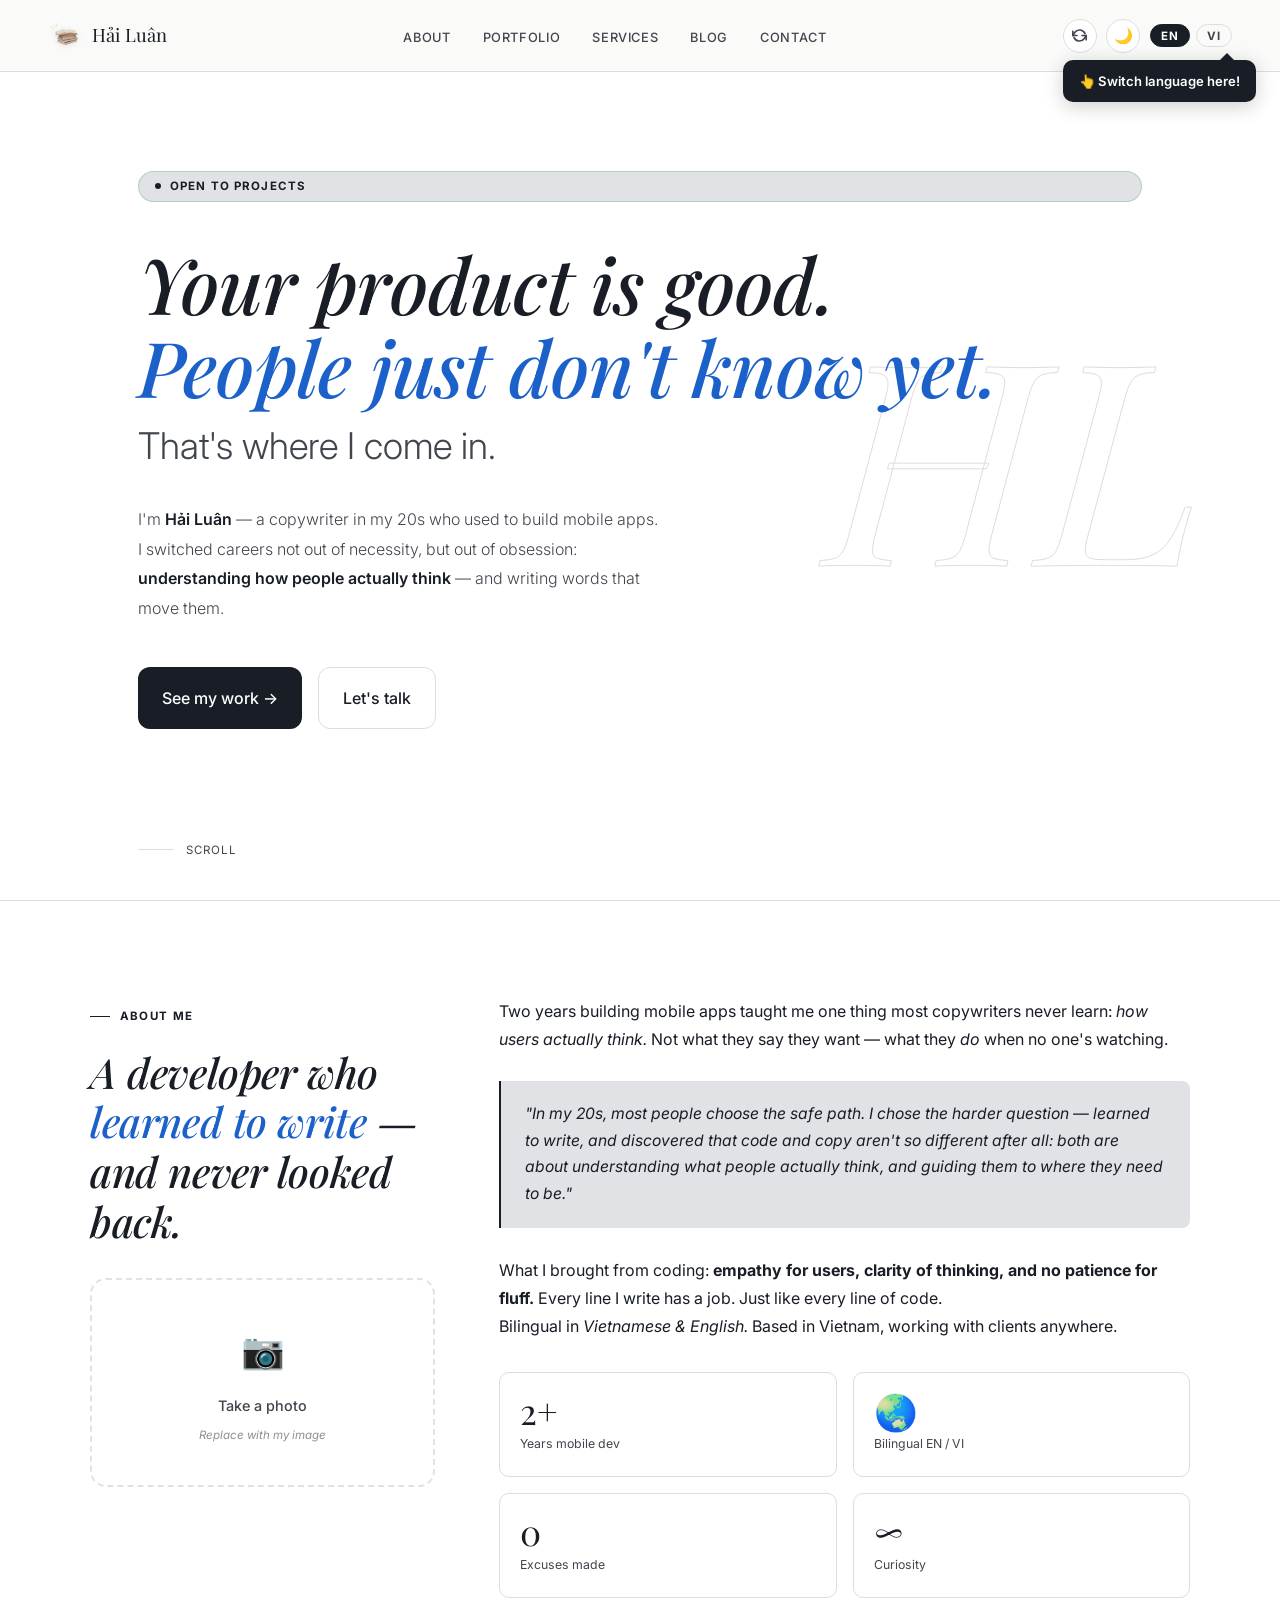
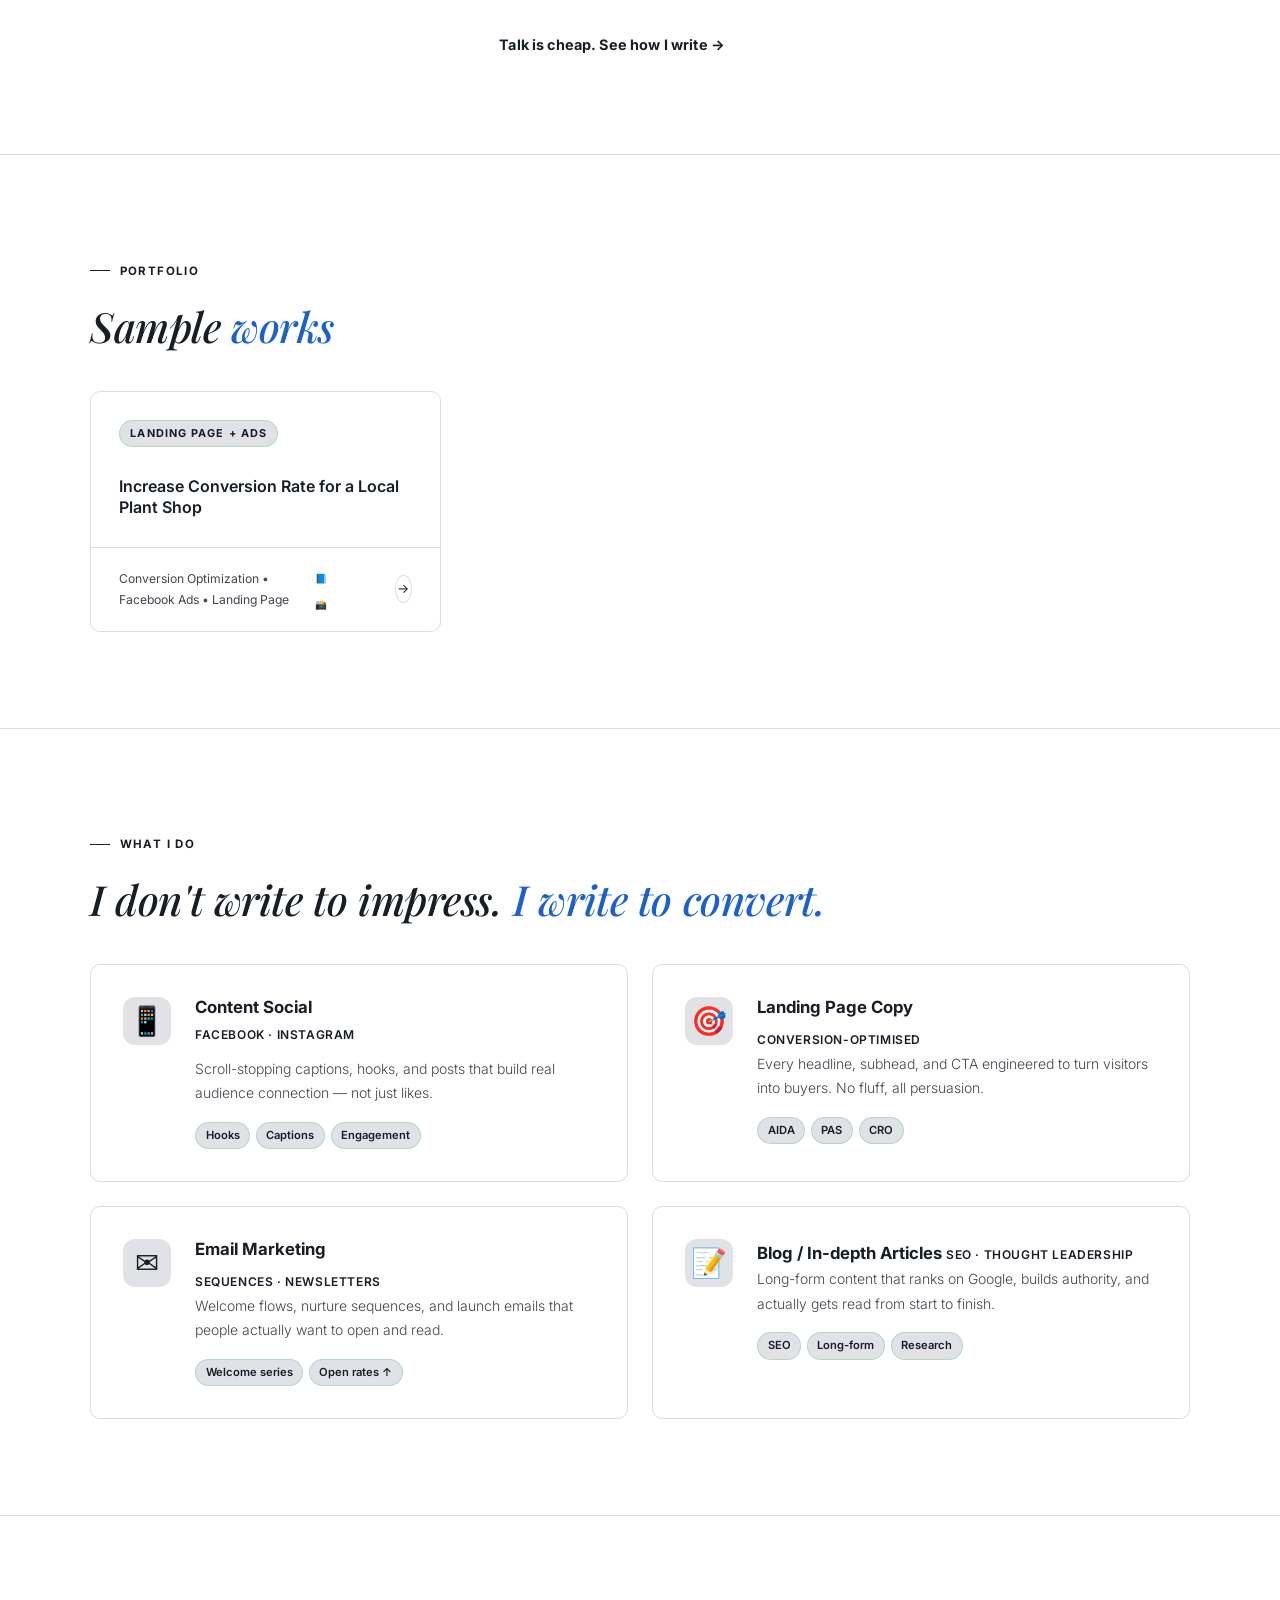
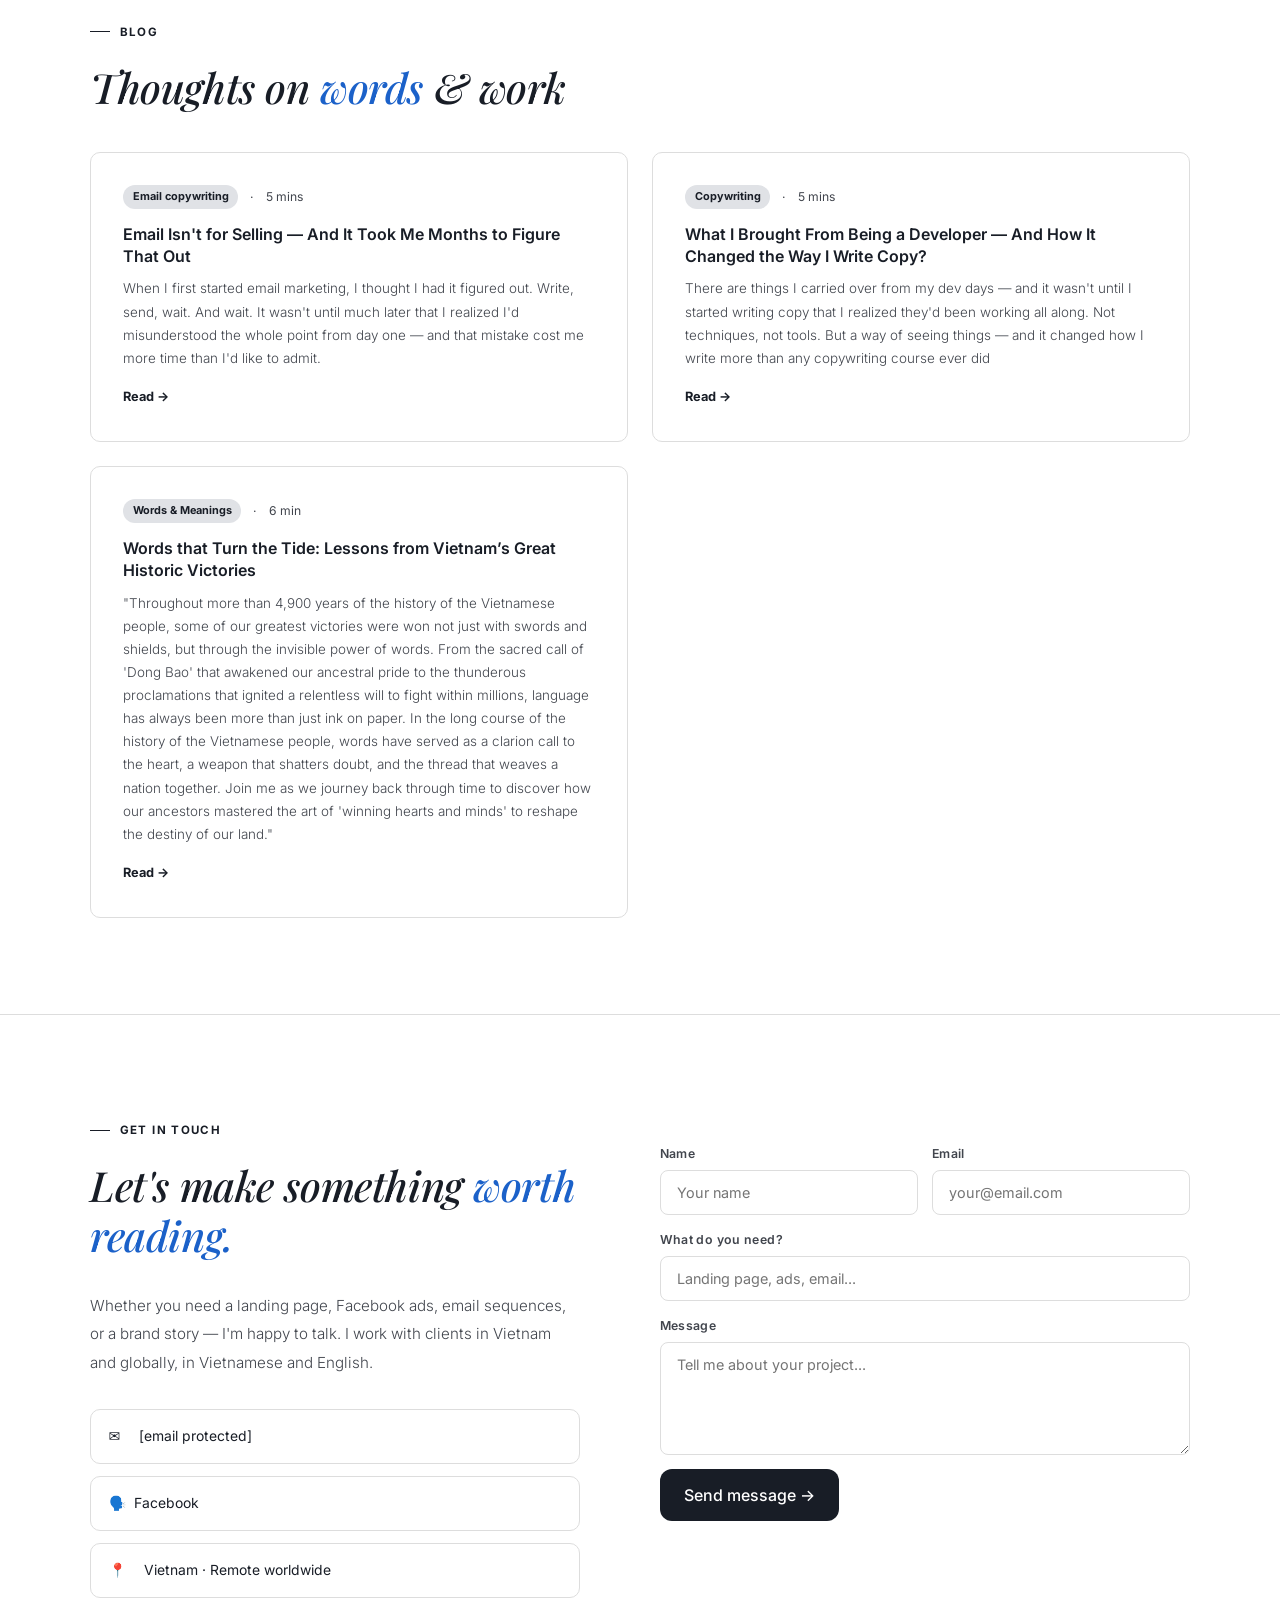
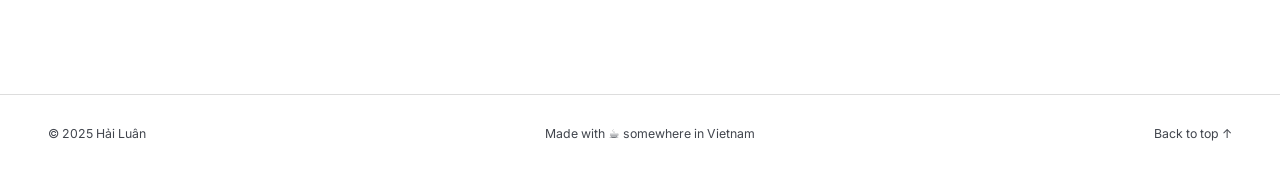
==== index.html @ 29681014 "refactor: update typography stack by replacing Haas/Inter" ====
<!DOCTYPE html>
<html lang="en">

<head>
  <meta charset="UTF-8">
  <meta name="viewport" content="width=device-width, initial-scale=1.0">
  <title>Hải Luân — Copywriter</title>
  <link rel="preconnect" href="https://fonts.googleapis.com">
  <link rel="preconnect" href="https://fonts.gstatic.com" crossorigin>
  <link
    href="https://fonts.googleapis.com/css2?family=Inter:wght@300;400;500;600;700&family=Playfair+Display:ital,wght@0,400;0,500;0,600;0,700;1,400;1,500;1,600&family=Be+Vietnam+Pro:ital,wght@0,300;0,400;0,500;0,600;1,300;1,400&display=swap"
    rel="stylesheet">
  <link rel="stylesheet" href="style.css">
</head>

<body class="en">

  <!-- LANG TOOLTIP -->
  <div class="lang-tooltip" id="langTooltip">
    <span data-en>👆 Switch language here!</span>
    <span data-vi>👆 Đổi ngôn ngữ ở đây nè!</span>
    <div class="lang-tooltip-arrow"></div>
  </div>

  <!-- NAV -->
  <nav id="mainNav">
    <a href="#about" class="nav-logo">
      <img src="assets/images/blog_decoration_6.gif" class="nav-book-gif" alt="HL">
      <span class="nav-logo-text">Hải <span>Luân</span></span>
    </a>
    <ul class="nav-links" id="navLinks">
      <li><a href="#about" data-nav="about"><span data-en>About</span><span data-vi>Về tôi</span></a></li>
      <li><a href="#portfolio" data-nav="portfolio"><span data-en>Portfolio</span><span data-vi>Portfolio</span></a>
      </li>
      <li><a href="#services" data-nav="services"><span data-en>Services</span><span data-vi>Dịch vụ</span></a></li>
      <li><a href="#blog" data-nav="blog"><span data-en>Blog</span><span data-vi>Blog</span></a></li>
      <li><a href="#contact" data-nav="contact"><span data-en>Contact</span><span data-vi>Liên hệ</span></a></li>
    </ul>
    <div class="nav-controls">
      <button class="refresh-btn" id="refreshBtn" onclick="hlRefreshData()" title="Tải dữ liệu mới nhất"
        aria-label="Refresh content">
        <svg viewBox="0 0 18 18" fill="none" stroke="currentColor" stroke-width="2" stroke-linecap="round"
          stroke-linejoin="round">
          <path d="M1 4v5h5" />
          <path d="M17 14v-5h-5" />
          <path d="M15.5 6.5A7 7 0 0 0 3.5 5.2L1 9M2.5 11.5A7 7 0 0 0 14.5 12.8L17 9" />
        </svg>
      </button>
      <button class="theme-btn" id="themeBtn" onclick="toggleTheme()" title="Toggle dark mode"
        aria-label="Toggle theme">🌙</button>
      <div class="lang-row" id="langRow">
        <button class="lang-btn active" onclick="setLang('en')">EN</button>
        <button class="lang-btn" onclick="setLang('vi')">VI</button>
      </div>
    </div>
  </nav>

  <!-- HERO -->
  <section id="hero">
    <div class="hero-badge">
      <span data-en>Open to projects</span><span data-vi>Đang nhận dự án</span>
    </div>
    <h1 class="hero-h1 hl-serif" data-en-b>
      Your product is good.<br>
      <span class="accent">People just don't know yet.</span>
      <span class="sub-line">That's where I come in.</span>
    </h1>
    <h1 class="hero-h1 hl-serif" data-vi-b>
      Sản phẩm của bạn<br>
      <span class="accent">xứng đáng được nhiều người biết hơn.</span>
      <span class="sub-line" style="font-weight:300;">Và mình ở đây để làm điều đó.</span>
    </h1>
    <p class="hero-sub" data-en-b>
      I'm <strong>Hải Luân</strong> — a copywriter in my 20s who used to build mobile apps.<br>
      I switched careers not out of necessity, but out of obsession: <strong>understanding how people actually
        think</strong> — and writing words that move them.
    </p>
    <p class="hero-sub" data-vi-b>
      Mình là <strong>Hải Luân</strong> — một copywriter ở tuổi 20s, từng viết code mobile app.<br>
      Mình chuyển hướng không phải vì bắt buộc, mà vì bị ám ảnh bởi một câu hỏi: <strong>người ta thật sự nghĩ
        gì</strong> — và làm sao dùng câu chữ để khiến họ hành động?
    </p>
    <div class="hero-cta">
      <a href="#portfolio" class="btn btn-primary"><span data-en>See my work →</span><span data-vi>Xem portfolio
          →</span></a>
      <a href="#contact" class="btn btn-secondary"><span data-en>Let's talk</span><span data-vi>Trò chuyện</span></a>
    </div>
    <div class="hero-scroll">
      <div class="scroll-bar"></div>
      <span data-en>scroll</span><span data-vi>cuộn xuống</span>
    </div>
    <div class="hero-deco">HL</div>
  </section>

  <hr class="div">

  <!-- ABOUT -->
  <section id="about">
    <div class="about-inner">
      <div class="about-left reveal">
        <div class="sec-label">
          <span data-en>About me</span><span data-vi>Về tôi</span>
        </div>
        <h2 class="sec-title hl-serif" data-en-b>A developer who <span class="accent">learned to write</span> —<br>and never looked back.</h2>
        <h2 class="sec-title hl-serif" data-vi-b>Một lập trình viên học viết —<br><span class="accent">và không bao giờ hối hận.</span></h2>

        <!-- Photo placeholder — replace img src when ready -->
        <div class="about-photo-wrap">
          <div class="about-photo-placeholder">
            <div class="photo-icon">📷</div>
            <p data-en>Take a photo</p>
            <p data-vi>Ảnh ở đây cho đẹp</p>
            <span class="photo-hint" data-en>Replace with my image</span>
            <span class="photo-hint" data-vi>Thay bằng ảnh của tui</span>
          </div>
        </div>
      </div>

      <div class="about-right reveal" style="transition-delay: 0.15s;">
        <p data-en-b>Two years building mobile apps taught me one thing most copywriters never learn: <em>how users actually think.</em> Not what they say they want — what they <em>do</em> when no one's watching.</p>
        <p data-vi-b>Hai năm viết code mobile dạy mình một điều mà hầu hết copywriter không có: <em>hiểu người dùng thật sự nghĩ gì.</em> Không phải điều họ nói — mà điều họ <em>làm</em> khi không ai nhìn.</p>
        <div class="pull-quote" data-en-b>"In my 20s, most people choose the safe path. I chose the harder question — learned to write, and discovered that code and copy aren't so different after all: both are about understanding what people actually think, and guiding them to where they need to be."</div>
        <div class="pull-quote" data-vi-b>"Ở tuổi 20s, người ta thường chọn con đường an toàn. Mình chọn câu hỏi khó hơn — học viết, và phát hiện ra rằng code với copy không khác nhau như mình nghĩ: cả hai đều về việc hiểu người dùng nghĩ gì, và đưa họ đến nơi họ cần đến."</div>
        <p data-en-b>What I brought from coding: <strong>empathy for users, clarity of thinking, and no patience for fluff.</strong> Every line I write has a job. Just like every line of code.</p>
        <p data-vi-b>Thứ mình mang từ coding sang: <strong>đồng cảm với người dùng, tư duy rõ ràng, và không chịu được sự vô nghĩa.</strong> Mỗi câu mình viết đều có nhiệm vụ. Giống như mỗi dòng code.</p>
        <p data-en-b>Bilingual in <em>Vietnamese &amp; English.</em> Based in Vietnam, working with clients anywhere.</p>
        <p data-vi-b>Song ngữ <em>Việt &amp; Anh.</em> Đang ở Việt Nam, làm việc với khách hàng khắp nơi.</p>

        <div class="stat-row">
          <div class="stat-box reveal">
            <div class="stat-n">2+</div>
            <div class="stat-l" data-en>Years mobile dev</div>
            <div class="stat-l" data-vi>Năm làm mobile dev</div>
          </div>
          <div class="stat-box reveal">
            <div class="stat-n">🌏</div>
            <div class="stat-l" data-en>Bilingual EN / VI</div>
            <div class="stat-l" data-vi>Song ngữ Anh / Việt</div>
          </div>
          <div class="stat-box reveal">
            <div class="stat-n">0</div>
            <div class="stat-l" data-en>Excuses made</div>
            <div class="stat-l" data-vi>Lý do bỏ cuộc</div>
          </div>
          <div class="stat-box reveal">
            <div class="stat-n">∞</div>
            <div class="stat-l" data-en>Curiosity</div>
            <div class="stat-l" data-vi>Sự tò mò</div>
          </div>
        </div>

        <div class="about-cta">
          <a href="#portfolio" class="about-cta-link">
            <span data-en>Talk is cheap. See how I write →</span>
            <span data-vi>Nói thì dễ. Xem mình viết gì đi →</span>
          </a>
        </div>
      </div>
    </div>
  </section>

  <hr class="div">

  <!-- PORTFOLIO -->
  <section id="portfolio">
    <div class="port-inner">
      <div class="sec-label reveal">Portfolio</div>
      <h2 class="sec-title hl-serif reveal" style="margin-bottom:2.5rem">
        <span data-en-b>Sample <span class="accent">works</span></span>
        <span data-vi-b>Sản phẩm <span class="accent">mẫu</span></span>
      </h2>
      <div class="port-grid">
        <!-- JS injects port-cards here -->
      </div>
    </div>
  </section>

  <!-- PORTFOLIO MODAL -->
  <div class="modal-overlay" id="modal" onclick="closeIfOutside(event)">
    <div class="modal">
      <div class="modal-head" id="modal-head">
        <div class="hl-port-lb-row">
          <button class="hl-lb hl-lb-en active" id="mlb-en">EN</button>
          <button class="hl-lb hl-lb-vi" id="mlb-vi">VI</button>
        </div>
        <button class="modal-close" onclick="closeModal()">✕</button>
      </div>
      <div class="modal-body" id="modal-body"></div>
    </div>
  </div>

  <hr class="div">

  <!-- SERVICES -->
  <section id="services">
    <div class="services-inner">
      <div class="sec-label reveal">
        <span data-en>What I do</span><span data-vi>Dịch vụ</span>
      </div>
      <h2 class="sec-title hl-serif reveal" style="margin-bottom:2.5rem">
        <span data-en-b>I don't write to impress. <span class="accent">I write to convert.</span></span>
        <span data-vi-b>Mình không viết cho đẹp. <span class="accent">Mình viết để bán.</span></span>
      </h2>
      <div class="srv-grid">

        <div class="srv-card reveal">
          <div class="srv-icon">📱</div>
          <div class="srv-content">
            <h3 class="srv-title">Content Social</h3>
            <p class="srv-platforms">Facebook · Instagram</p>
            <p class="srv-desc" data-en-b>Scroll-stopping captions, hooks, and posts that build real audience connection
              — not just likes.</p>
            <p class="srv-desc" data-vi-b>Caption cuốn không dừng được, hook bắt mắt, bài đăng xây dựng kết nối thật sự
              với người theo dõi — không chỉ đơn thuần là lượt thích.</p>
            <div class="srv-tags">
              <span class="srv-tag">Hooks</span>
              <span class="srv-tag">Captions</span>
              <span class="srv-tag" data-en>Engagement</span><span class="srv-tag" data-vi>Tương tác</span>
            </div>
          </div>
        </div>

        <div class="srv-card reveal">
          <div class="srv-icon">🎯</div>
          <div class="srv-content">
            <h3 class="srv-title">Landing Page Copy</h3>
            <p class="srv-platforms" data-en>Conversion-optimised</p>
            <p class="srv-platforms" data-vi>Tối ưu chuyển đổi</p>
            <p class="srv-desc" data-en-b>Every headline, subhead, and CTA engineered to turn visitors into buyers. No
              fluff, all persuasion.</p>
            <p class="srv-desc" data-vi-b>Từng headline, subhead và CTA được thiết kế để biến người xem thành người mua.
              Không vô nghĩa — toàn bộ là thuyết phục.</p>
            <div class="srv-tags">
              <span class="srv-tag">AIDA</span>
              <span class="srv-tag">PAS</span>
              <span class="srv-tag" data-en>CRO</span><span class="srv-tag" data-vi>Chuyển đổi</span>
            </div>
          </div>
        </div>

        <div class="srv-card reveal">
          <div class="srv-icon">✉️</div>
          <div class="srv-content">
            <h3 class="srv-title">Email Marketing</h3>
            <p class="srv-platforms" data-en>Sequences · Newsletters</p>
            <p class="srv-platforms" data-vi>Chuỗi email · Bản tin</p>
            <p class="srv-desc" data-en-b>Welcome flows, nurture sequences, and launch emails that people actually want
              to open and read.</p>
            <p class="srv-desc" data-vi-b>Chuỗi chào mừng, nuôi dưỡng khách hàng, và email ra mắt sản phẩm mà người nhận
              thật sự muốn mở ra đọc.</p>
            <div class="srv-tags">
              <span class="srv-tag">Welcome series</span>
              <span class="srv-tag" data-en>Open rates ↑</span><span class="srv-tag" data-vi>Tỉ lệ mở ↑</span>
            </div>
          </div>
        </div>

        <div class="srv-card reveal">
          <div class="srv-icon">📝</div>
          <div class="srv-content">
            <h3 class="srv-title" data-en>Blog / In-depth Articles</h3>
            <h3 class="srv-title" data-vi>Blog / Bài viết chuyên sâu</h3>
            <p class="srv-platforms" data-en>SEO · Thought leadership</p>
            <p class="srv-platforms" data-vi>SEO · Xây dựng uy tín</p>
            <p class="srv-desc" data-en-b>Long-form content that ranks on Google, builds authority, and actually gets
              read from start to finish.</p>
            <p class="srv-desc" data-vi-b>Nội dung dài lên top Google, xây dựng uy tín thương hiệu, và thật sự được đọc
              từ đầu đến cuối.</p>
            <div class="srv-tags">
              <span class="srv-tag">SEO</span>
              <span class="srv-tag" data-en>Long-form</span><span class="srv-tag" data-vi>Nội dung dài</span>
              <span class="srv-tag" data-en>Research</span><span class="srv-tag" data-vi>Nghiên cứu</span>
            </div>
          </div>
        </div>

      </div>
    </div>
  </section>

  <hr class="div">

  <!-- BLOG -->
  <section id="blog">
    <div class="blog-inner">
      <div class="sec-label reveal">
        <span data-en>Blog</span><span data-vi>Blog</span>
      </div>
      <h2 class="sec-title hl-serif reveal" style="margin-bottom:2.5rem">
        <span data-en-b>Thoughts on <span class="accent">words</span> &amp; work</span>
        <span data-vi-b>Suy nghĩ về <span class="accent">nghề &amp; câu chữ</span></span>
      </h2>
      <div class="blog-grid">
        <div class="blog-card reveal">
          <div class="blog-meta"><span class="blog-cat">Copywriting</span><span>·</span><span data-en>5 min</span><span
              data-vi>5 phút</span></div>
          <div class="blog-title"><span data-en>Why ex-developers make surprisingly good copywriters</span><span
              data-vi>Tại sao lập trình viên lại viết copy tốt hơn bạn nghĩ</span></div>
          <p class="blog-excerpt" data-en-b>We think in user flows and edge cases. Turns out, that's exactly what great
            copy does — it moves someone from A to B without friction.</p>
          <p class="blog-excerpt" data-vi-b>Chúng ta nghĩ theo luồng người dùng và các trường hợp ngoại lệ. Hóa ra đó
            chính xác là những gì copy tốt làm — đưa người đọc từ A đến B mà không có rào cản.</p>
          <a href="#" class="blog-read"><span data-en>Read →</span><span data-vi>Đọc →</span></a>
        </div>
        <div class="blog-card reveal">
          <div class="blog-meta"><span class="blog-cat" data-en>Career</span><span class="blog-cat" data-vi>Nghề
              nghiệp</span><span>·</span><span data-en>7 min</span><span data-vi>7 phút</span></div>
          <div class="blog-title"><span data-en>From dev to copywriter: why I made the switch (and why it
              worked)</span><span data-vi>Từ dev sang copywriter: tại sao mình chuyển — và tại sao nó hiệu quả</span>
          </div>
          <p class="blog-excerpt" data-en-b>I walked away from mobile development at the height of my momentum. Here's
            the real reason — and what I learned about switching careers in your 20s.</p>
          <p class="blog-excerpt" data-vi-b>Mình rời bỏ mobile dev đúng lúc đang lên. Đây là lý do thật sự — và những gì
            mình học được về việc chuyển hướng khi còn ở tuổi 20s.</p>
          <a href="#" class="blog-read"><span data-en>Read →</span><span data-vi>Đọc →</span></a>
        </div>
        <div class="blog-card reveal">
          <div class="blog-meta"><span class="blog-cat" data-en>Tips</span><span class="blog-cat" data-vi>Mẹo
              hay</span><span>·</span><span data-en>4 min</span><span data-vi>4 phút</span></div>
          <div class="blog-title"><span data-en>The one formula I use for every headline</span><span data-vi>Công thức
              duy nhất mình dùng cho mọi headline</span></div>
          <p class="blog-excerpt" data-en-b>Forget AIDA, PAS, and all the acronyms. There's one frame that makes any
            headline instantly sharper — and it takes 60 seconds.</p>
          <p class="blog-excerpt" data-vi-b>Quên AIDA, PAS đi. Có một khung đơn giản giúp bất kỳ headline nào sắc ngay
            lập tức — và chỉ mất 60 giây để áp dụng.</p>
          <a href="#" class="blog-read"><span data-en>Read →</span><span data-vi>Đọc →</span></a>
        </div>
        <div class="blog-card reveal">
          <div class="blog-meta"><span class="blog-cat">Tech + Copy</span><span>·</span><span data-en>6 min</span><span
              data-vi>6 phút</span></div>
          <div class="blog-title"><span data-en>How to write about tech without sounding like a manual</span><span
              data-vi>Viết về sản phẩm tech mà không nghe như đọc hướng dẫn sử dụng</span></div>
          <p class="blog-excerpt" data-en-b>Tech teams are too close to the product to explain it simply. Here's how to
            find the human story inside the feature list.</p>
          <p class="blog-excerpt" data-vi-b>Đội tech quá gần sản phẩm để giải thích nó đơn giản. Đây là cách tìm câu
            chuyện con người bên trong danh sách tính năng.</p>
          <a href="#" class="blog-read"><span data-en>Read →</span><span data-vi>Đọc →</span></a>
        </div>
      </div>
    </div>
  </section>

  <hr class="div">

  <!-- CONTACT -->
  <section id="contact">
    <div class="contact-inner">
      <div class="contact-l reveal">
        <div class="sec-label">
          <span data-en>Get in touch</span><span data-vi>Liên hệ</span>
        </div>
        <h2 class="sec-title hl-serif" data-en-b>Let's make something <span class="accent">worth reading.</span></h2>
        <h2 class="sec-title hl-serif" data-vi-b>Cùng tạo ra thứ gì đó <span class="accent">đáng để đọc.</span></h2>
        <p data-en-b>Whether you need a landing page, Facebook ads, email sequences, or a brand story — I'm happy to
          talk. I work with clients in Vietnam and globally, in Vietnamese and English.</p>
        <p data-vi-b>Dù bạn cần landing page, quảng cáo Facebook, chuỗi email hay câu chuyện thương hiệu — mình luôn sẵn
          sàng nói chuyện. Làm việc với khách hàng trong và ngoài nước, bằng tiếng Việt và tiếng Anh.</p>
        <div class="contact-items">
          <a href="/cdn-cgi/l/email-protection#671f1f1f27000a060e0b4904080a" class="contact-item">✉️&nbsp; <span
              class="__cf_email__" data-cfemail="3d4545457d5a505c5451135e5250">[email&#160;protected]</span></a>
          <a href="https://www.facebook.com/hailuan.nguyen.609" class="contact-item">🗣️&nbsp; Facebook</a>
          <a href="#" class="contact-item">📍&nbsp;<span data-en>Vietnam · Remote worldwide</span><span data-vi>Việt Nam
              · Remote toàn cầu</span></a>
        </div>
      </div>

      <div class="contact-form reveal">
        <div class="form-row2">
          <div class="fg">
            <label data-en>Name</label><label data-vi>Tên</label>
            <input type="text" id="f-name" data-en-placeholder="Your name" data-vi-placeholder="Tên của bạn"
              placeholder="Your name" required>
          </div>
          <div class="fg">
            <label>Email</label>
            <input type="email" id="f-email" placeholder="your@email.com" required>
          </div>
        </div>
        <div class="fg">
          <label data-en>What do you need?</label><label data-vi>Bạn cần gì?</label>
          <input type="text" id="f-need" data-en-placeholder="Landing page, ads, email..."
            data-vi-placeholder="Landing page, quảng cáo, email...">
        </div>
        <div class="fg">
          <label data-en>Message</label><label data-vi>Lời nhắn</label>
          <textarea id="f-msg" rows="5" data-en-placeholder="Tell me about your project..."
            data-vi-placeholder="Kể mình nghe về dự án của bạn..." placeholder="Tell me about your project..."
            required></textarea>
        </div>
        <button class="form-submit" id="submitBtn" onclick="submitForm(event)">
          <span data-en>Send message →</span><span data-vi>Gửi tin nhắn →</span>
        </button>
        <div class="form-msg" id="formMsg"></div>
      </div>
    </div>
  </section>

  <footer>
    <span>© 2025 Hải Luân</span>
    <span><span data-en>Made with ☕ somewhere in Vietnam</span><span data-vi>Làm bằng ☕ đâu đó ở Việt Nam</span></span>
    <a href="#hero"><span data-en>Back to top ↑</span><span data-vi>Lên đầu ↑</span></a>
  </footer>

  <script src="content-loader.js"></script>
  <script src="script.js"></script>
</body>

</html>
---- style.css ----
/* ══ DESIGN TOKENS — LIGHT MODE ══ */
:root {
  --bg:         #FFFFFF;
  --surface:    #FFFFFF;
  --surface2:   #f8fafc;
  --ink:        #181d26;
  --ink-muted:  #41454d;
  --accent:     #1b61c9;
  --accent-dim: #eef2fb;
  --green:      #181d26;
  --green-dim:  #e0e2e6;
  --border:     #dddddd;
  --border-lit: #e0e2e6;
  --shadow:     0 4px 12px rgba(0,0,0,.04);
  --serif:      'Playfair Display', Georgia, serif;
  --sans:       'Inter', 'Be Vietnam Pro', -apple-system, system-ui, sans-serif;
}

/* ══ DARK MODE ══ */
html.dark {
  --bg:         #181d26;
  --surface:    #1d1f25;
  --surface2:   #2a2d36;
  --ink:        #ffffff;
  --ink-muted:  #9297a0;
  --accent:     #458fff;
  --accent-dim: #1d2a40;
  --green:      #ffffff;
  --green-dim:  #2a2d36;
  --border:     #41454d;
  --border-lit: #525760;
  --shadow:     0 4px 16px rgba(0,0,0,.3);
}

*, *::before, *::after { box-sizing: border-box; margin: 0; padding: 0; }
html { scroll-behavior: smooth; transition: background .3s, color .3s; overflow-x: hidden; }
body { background: var(--bg); color: var(--ink); font-family: var(--sans); font-size: 16px; line-height: 1.75; overflow-x: hidden; transition: background .3s, color .3s; }

/* ══ LANG ══ */
[data-vi]   { display: none; }
[data-en]   { display: unset; }
body.vi [data-vi] { display: unset; }
body.vi [data-en] { display: none; }
[data-vi-b] { display: none; }
[data-en-b] { display: block; }
body.vi [data-vi-b] { display: block; }
body.vi [data-en-b] { display: none; }

/* Font strategy */
.hl-serif { font-family: var(--serif); font-style: italic; font-weight: 500; letter-spacing: -.01em; }

/* ══ LANG TOOLTIP ══ */
.lang-tooltip {
  position: fixed;
  top: 60px;
  right: 1.5rem;
  z-index: 9999;
  background: var(--ink);
  color: var(--bg);
  padding: .6rem 1rem;
  border-radius: 10px;
  font-size: .82rem;
  font-weight: 600;
  white-space: nowrap;
  box-shadow: 0 4px 20px rgba(0,0,0,.2);
  opacity: 0;
  pointer-events: none;
  transform: translateY(-6px);
  transition: opacity .35s, transform .35s;
}
.lang-tooltip.show {
  opacity: 1;
  pointer-events: none;
  transform: translateY(0);
}
.lang-tooltip-arrow {
  position: absolute;
  top: -7px;
  right: 22px;
  width: 0; height: 0;
  border-left: 7px solid transparent;
  border-right: 7px solid transparent;
  border-bottom: 7px solid var(--ink);
}
html.dark .lang-tooltip { background: var(--ink); color: var(--bg); }
html.dark .lang-tooltip-arrow { border-bottom-color: var(--ink); }

/* ══ NAV ══ */
nav {
  position: fixed; top: 0; left: 0; right: 0; z-index: 200;
  display: flex; align-items: center; justify-content: space-between;
  padding: 1.1rem 3rem;
  background: rgba(250,250,248,.88);
  backdrop-filter: blur(16px);
  border-bottom: 1px solid var(--border);
  transition: background .3s, border-color .3s;
}
html.dark nav { background: rgba(13,13,13,.88); }
.nav-logo { display: flex; align-items: center; gap: .45rem; text-decoration: none; color: var(--ink); transition: color .3s; }
.nav-book-gif { height: 36px; width: auto; display: block; filter: drop-shadow(0 1px 3px rgba(0,0,0,.08)); transition: transform .3s; }
.nav-logo:hover .nav-book-gif { transform: rotate(-6deg) scale(1.08); }
.nav-logo-text { font-family: var(--serif); font-size: 1.15rem; color: var(--ink); transition: color .3s; line-height: 1; }
.nav-logo-text span { color: var(--green); }
.nav-links { display: flex; gap: 2rem; list-style: none; }
.nav-links a {
  text-decoration: none;
  font-size: .8rem;
  font-weight: 500;
  color: var(--ink-muted);
  letter-spacing: .05em;
  text-transform: uppercase;
  transition: color .2s;
  position: relative;
  padding-bottom: 3px;
}
.nav-links a::after {
  content: '';
  position: absolute;
  bottom: -2px; left: 0;
  width: 0; height: 2px;
  background: var(--green);
  border-radius: 99px;
  transition: width .25s;
}
.nav-links a:hover { color: var(--green); }
.nav-links a:hover::after { width: 100%; }
.nav-links a.nav-active { color: var(--green); }
.nav-links a.nav-active::after { width: 100%; }

.nav-controls { display: flex; align-items: center; gap: .6rem; }

/* Theme toggle button */
.theme-btn {
  width: 34px; height: 34px; border-radius: 50%;
  border: 1px solid var(--border); background: var(--surface);
  cursor: pointer; font-size: .95rem;
  display: flex; align-items: center; justify-content: center;
  transition: all .2s; color: var(--ink);
}
.theme-btn:hover { border-color: var(--green); background: var(--green-dim); }

/* Lang buttons */
.lang-row { display: flex; gap: .4rem; }
.lang-btn { background: none; border: 1px solid var(--border); padding: .22rem .65rem; border-radius: 99px; font-size: .72rem; font-weight: 700; cursor: pointer; color: var(--ink-muted); font-family: var(--sans); transition: all .18s; letter-spacing: .05em; }
.lang-btn.active { background: var(--green); color: #fff; border-color: var(--green); }
html.dark .lang-btn.active { color: #0D0D0D; }
.lang-btn:not(.active):hover { border-color: var(--ink-muted); color: var(--ink); }

/* ══ HERO ══ */
#hero { min-height: 100vh; display: flex; flex-direction: column; justify-content: center; padding: 96px 3rem 96px; max-width: 1100px; margin: 0 auto; position: relative; }
.hero-badge {
  display: inline-flex; align-items: center; gap: .55rem;
  background: var(--green-dim); color: var(--green);
  font-size: .72rem; font-weight: 700; letter-spacing: .1em; text-transform: uppercase;
  padding: .3rem 1rem; border-radius: 99px; border: 1px solid rgba(22,163,74,.25);
  margin-bottom: 2.5rem; opacity: 0; animation: up .5s .1s forwards;
}
html.dark .hero-badge { border-color: rgba(74,222,128,.2); }
.hero-badge::before { content: ''; width: 6px; height: 6px; border-radius: 50%; background: var(--green); animation: blink 2s infinite; }
@keyframes blink { 0%,100%{opacity:1} 50%{opacity:.25} }

.hero-h1 { font-size: clamp(2.6rem, 6vw, 5.2rem); line-height: 1.08; margin-bottom: 2rem; opacity: 0; animation: up .7s .2s forwards; }
.hero-h1 .accent { color: var(--accent); }
.hero-h1 .sub-line { display: block; font-size: .48em; font-family: var(--sans); font-style: normal; font-weight: 300; color: var(--ink-muted); margin-top: .6rem; line-height: 1.5; letter-spacing: 0; }

.hero-sub { max-width: 520px; color: var(--ink-muted); font-size: 1rem; font-weight: 300; line-height: 1.85; margin-bottom: 2.75rem; opacity: 0; animation: up .7s .35s forwards; }
.hero-sub strong { color: var(--ink); font-weight: 600; }

.hero-cta { display: flex; gap: 1rem; flex-wrap: wrap; opacity: 0; animation: up .7s .5s forwards; }
.btn { display: inline-flex; align-items: center; gap: .5rem; padding: 16px 24px; border-radius: 12px; text-decoration: none; font-weight: 500; font-size: 16px; transition: all .3s cubic-bezier(0.25, 1, 0.5, 1); }
.btn-primary { background: var(--ink); color: var(--bg); }
html.dark .btn-primary { color: #181d26; background: #fff; }
.btn-primary:hover { opacity: .9; transform: translateY(-2px); box-shadow: 0 4px 12px rgba(0,0,0,.08); }
.btn-secondary { background: var(--bg); color: var(--ink); border: 1px solid var(--border); }
.btn-secondary:hover { border-color: var(--ink-muted); transform: translateY(-2px); }

.hero-scroll { position: absolute; bottom: 2.5rem; left: 3rem; display: flex; align-items: center; gap: .75rem; color: var(--ink-muted); font-size: .72rem; letter-spacing: .08em; text-transform: uppercase; opacity: 0; animation: up .6s .8s forwards; }
.scroll-bar { width: 36px; height: 1px; background: var(--border); position: relative; overflow: hidden; }
.scroll-bar::after { content: ''; position: absolute; top: 0; left: -100%; width: 100%; height: 100%; background: var(--green); animation: slid 2s 1.4s infinite; }
.hero-deco { position: absolute; right: -1rem; top: 50%; transform: translateY(-50%); font-family: var(--serif); font-size: 22vw; font-style: italic; color: transparent; -webkit-text-stroke: 1px var(--border); pointer-events: none; user-select: none; line-height: 1; z-index: -1; }

/* ══ DIVIDER ══ */
.div { border: none; border-top: 1px solid var(--border); max-width: 100%; transition: border-color .3s; }

/* ══ COMMON ══ */
.sec-label { display: inline-flex; align-items: center; gap: .6rem; font-size: .72rem; font-weight: 700; letter-spacing: .12em; text-transform: uppercase; color: var(--green); margin-bottom: 1.25rem; }
.sec-label::before { content: ''; width: 20px; height: 1px; background: var(--green); }
h2.sec-title { font-size: clamp(1.8rem, 3.5vw, 2.6rem); line-height: 1.2; margin-bottom: 2rem; }
h2.sec-title .accent { color: var(--accent); }

/* ══ ABOUT ══ */
#about { padding: 96px 3rem; background: var(--surface); transition: background .3s; }
.about-inner { max-width: 1100px; margin: 0 auto; display: grid; grid-template-columns: 1fr 2fr; gap: 4rem; align-items: start; }
.about-body p { color: var(--ink-muted); font-weight: 300; margin-bottom: 1.15rem; }
.about-body p strong { color: var(--ink); font-weight: 600; }
.about-body p em { color: var(--green); font-style: normal; font-weight: 500; }
.pull-quote { margin: 1.75rem 0; padding: 1.25rem 1.5rem; border-left: 2px solid var(--green); background: var(--green-dim); border-radius: 0 8px 8px 0; font-size: .98rem; color: var(--ink); line-height: 1.7; font-style: italic; transition: background .3s; }
html.dark .pull-quote { color: var(--ink-muted); }
.stat-row { display: grid; grid-template-columns: 1fr 1fr; gap: 1rem; margin-top: 2rem; }
.stat-box { padding: 1.25rem; border: 1px solid var(--border); border-radius: 10px; transition: border-color .2s, background .3s; background: var(--bg); }
.stat-box:hover { border-color: var(--green); }
.stat-n { font-family: var(--serif); font-size: 2.2rem; color: var(--green); line-height: 1; }
.stat-l { font-size: .77rem; color: var(--ink-muted); margin-top: .2rem; }

.about-cta { margin-top: 2rem; }
.about-cta-link {
  display: inline-flex;
  align-items: center;
  font-size: .9rem;
  font-weight: 700;
  color: var(--green);
  text-decoration: none;
  border-bottom: 1.5px solid transparent;
  transition: border-color .2s, gap .2s;
  letter-spacing: .01em;
}
.about-cta-link:hover { border-bottom-color: var(--green); }

/* Photo placeholder */
.about-photo-wrap { margin: 1.75rem 0; }
.about-photo-placeholder {
  display: flex; flex-direction: column; align-items: center; justify-content: center;
  gap: .4rem;
  border: 2px dashed var(--border-lit);
  border-radius: 16px;
  padding: 2.5rem 1.5rem;
  background: var(--bg);
  text-align: center;
  transition: border-color .2s, background .3s;
}
.about-photo-placeholder:hover { border-color: var(--green); }
.photo-icon { font-size: 2.2rem; margin-bottom: .3rem; }
.about-photo-placeholder p { font-size: .9rem; color: var(--ink-muted); font-weight: 500; margin: 0; }
.photo-hint { font-size: .72rem; color: var(--ink-muted); opacity: .6; font-style: italic; }
.about-photo-img { width: 100%; border-radius: 16px; display: block; object-fit: cover; }

/* Skills col */
.skills-col { padding-top: .5rem; }
.skills-col .sec-label { margin-bottom: 1.5rem; }
.skill-row { margin-bottom: 1.1rem; }
.skill-top { display: flex; justify-content: space-between; font-size: .82rem; margin-bottom: .4rem; color: var(--ink-muted); }
.skill-top span:first-child { color: var(--ink); font-weight: 500; }
.bar { height: 2px; background: var(--border); border-radius: 99px; overflow: hidden; }
.bar-fill { height: 100%; background: var(--green); border-radius: 99px; width: 0; transition: width 1.2s cubic-bezier(.4,0,.2,1); }
.bar-fill.on { width: var(--w); }
.tags { display: flex; flex-wrap: wrap; gap: .4rem; margin-top: 1.75rem; }
.tag { padding: .25rem .75rem; border-radius: 99px; font-size: .74rem; font-weight: 500; border: 1px solid var(--border); color: var(--ink-muted); transition: all .2s; }
.tag:hover { border-color: var(--green); color: var(--green); }

/* ══ SERVICES ══ */
#services { padding: 96px 3rem; background: var(--surface); transition: background .3s; }
.services-inner { max-width: 1100px; margin: 0 auto; }
.srv-grid { display: grid; grid-template-columns: repeat(2,1fr); gap: 1.5rem; }
.srv-card {
  background: var(--surface);
  border: 1px solid var(--border);
  border-radius: 10px;
  padding: 32px;
  display: flex; gap: 1.5rem; align-items: flex-start;
  transition: border-color .3s cubic-bezier(0.25, 1, 0.5, 1), transform .3s cubic-bezier(0.25, 1, 0.5, 1), box-shadow .3s cubic-bezier(0.25, 1, 0.5, 1);
}
.srv-card:hover {
  border-color: var(--ink-muted);
  transform: translateY(-4px);
  box-shadow: var(--shadow);
}
.srv-icon {
  font-size: 1.8rem;
  line-height: 1;
  flex-shrink: 0;
  width: 48px; height: 48px;
  display: flex; align-items: center; justify-content: center;
  background: var(--green-dim);
  border-radius: 12px;
  transition: background .3s;
}
.srv-content { flex: 1; }
.srv-title { font-size: 1.05rem; font-weight: 700; color: var(--ink); line-height: 1.3; margin-bottom: .3rem; }
.srv-platforms { font-size: .75rem; font-weight: 600; color: var(--green); letter-spacing: .05em; text-transform: uppercase; margin-bottom: .75rem; }
.srv-desc { font-size: .875rem; color: var(--ink-muted); line-height: 1.75; font-weight: 300; margin-bottom: 1rem; }
.srv-tags { display: flex; flex-wrap: wrap; gap: .35rem; }
.srv-tag { font-size: .7rem; font-weight: 600; padding: .18rem .6rem; border-radius: 99px; background: var(--green-dim); color: var(--green); border: 1px solid rgba(22,163,74,.2); transition: background .3s; }
html.dark .srv-tag { border-color: rgba(74,222,128,.2); }

/* ══ PORTFOLIO ══ */
#portfolio { padding: 96px 3rem; background: var(--bg); transition: background .3s; }
.port-inner { max-width: 1100px; margin: 0 auto; }
.port-grid { display: grid; grid-template-columns: repeat(3,1fr); gap: 24px; }
.port-card { border: 1px solid var(--border); border-radius: 10px; overflow: hidden; cursor: pointer; transition: all .3s cubic-bezier(0.25, 1, 0.5, 1); background: var(--surface); }
.port-card:hover { border-color: var(--ink-muted); transform: translateY(-4px); box-shadow: var(--shadow); }
html.dark .port-card:hover { box-shadow: var(--shadow); }
.port-top { padding: 1.75rem; min-height: 155px; display: flex; flex-direction: column; justify-content: space-between; }
.port-type { align-self: flex-start; font-size: .68rem; font-weight: 700; letter-spacing: .1em; text-transform: uppercase; color: var(--green); background: var(--green-dim); padding: .2rem .65rem; border-radius: 99px; border: 1px solid rgba(22,163,74,.2); transition: background .3s; }
html.dark .port-type { border-color: rgba(74,222,128,.2); }
.port-title { font-size: 1rem; font-weight: 600; line-height: 1.35; margin-top: 1rem; }
.port-bottom { padding: .9rem 1.75rem; border-top: 1px solid var(--border); display: flex; justify-content: space-between; align-items: center; }
.port-meta { font-size: .76rem; color: var(--ink-muted); }
.port-arrow { width: 28px; height: 28px; border-radius: 50%; border: 1px solid var(--border); display: flex; align-items: center; justify-content: center; font-size: .8rem; transition: all .2s; }
.port-card:hover .port-arrow { background: var(--green); color: #fff; border-color: var(--green); }
html.dark .port-card:hover .port-arrow { color: #0D0D0D; }

/* Portfolio card top gradients */
.port-top-1 { background: linear-gradient(135deg, #e8f5ee, #f0faf4); }
.port-top-2 { background: linear-gradient(135deg, #e8edf5, #f0f4fa); }
.port-top-3 { background: linear-gradient(135deg, #f5e8e8, #faf0f0); }
.port-top-4 { background: linear-gradient(135deg, #f0e8f5, #f7f0fa); }
.port-top-5 { background: linear-gradient(135deg, #e8f0f5, #f0f5fa); }
.port-top-6 { background: linear-gradient(135deg, #edf5e8, #f4faf0); }
html.dark .port-top-1 { background: linear-gradient(135deg,#0f1f15,#0d0d0d); }
html.dark .port-top-2 { background: linear-gradient(135deg,#111620,#0d0d0d); }
html.dark .port-top-3 { background: linear-gradient(135deg,#1a1010,#0d0d0d); }
html.dark .port-top-4 { background: linear-gradient(135deg,#151215,#0d0d0d); }
html.dark .port-top-5 { background: linear-gradient(135deg,#101520,#0d0d0d); }
html.dark .port-top-6 { background: linear-gradient(135deg,#131a10,#0d0d0d); }

/* ══ REFRESH BUTTON ══ */
.refresh-btn {
  width: 34px; height: 34px; border-radius: 50%;
  border: 1px solid var(--border); background: var(--surface);
  cursor: pointer; color: var(--ink-muted);
  display: flex; align-items: center; justify-content: center;
  transition: all .2s;
}
.refresh-btn svg { width: 15px; height: 15px; transition: transform .4s; }
.refresh-btn:hover { border-color: var(--green); background: var(--green-dim); color: var(--green); }
.refresh-btn:hover svg { transform: rotate(180deg); }
.refresh-btn.spinning svg { animation: spin .7s linear infinite; }
.refresh-btn.refreshed { border-color: var(--green); background: var(--green-dim); color: var(--green); }
@keyframes spin { to { transform: rotate(360deg); } }

/* ══ MODAL — Portfolio Case Study ══ */
.modal-overlay {
  position: fixed; inset: 0; z-index: 500;
  background: rgba(0,0,0,.5); backdrop-filter: blur(10px);
  display: flex; align-items: center; justify-content: center;
  padding: 1.25rem;
  opacity: 0; pointer-events: none; transition: opacity .25s;
}
html.dark .modal-overlay { background: rgba(0,0,0,.75); }
.modal-overlay.open { opacity: 1; pointer-events: all; }

.modal {
  background: var(--surface);
  border: 1px solid var(--border);
  border-radius: 20px;
  max-width: 1100px; width: 100%; max-height: 90vh;
  overflow: hidden; display: flex; flex-direction: column;
  transform: translateY(20px) scale(.98);
  transition: transform .3s cubic-bezier(.22,1,.36,1), background .3s;
  box-shadow: 0 24px 64px rgba(0,0,0,.15), 0 0 0 1px rgba(0,0,0,.04);
}
html.dark .modal { box-shadow: 0 24px 64px rgba(0,0,0,.5), 0 0 0 1px rgba(255,255,255,.05); }
.modal-overlay.open .modal { transform: translateY(0) scale(1); }

/* Sticky header row */
.modal-head {
  padding: 1rem 1.5rem;
  border-bottom: 1px solid var(--border);
  display: flex; align-items: center; gap: .6rem;
  background: var(--surface); flex-shrink: 0;
  transition: background .3s;
}
.modal-lang-row { display: flex; gap: .3rem; }
.modal-lang-btn {
  padding: .2rem .65rem; border-radius: 99px;
  border: 1.5px solid var(--border);
  font-size: .68rem; font-weight: 800; letter-spacing: .05em;
  cursor: pointer; background: none; color: var(--ink-muted);
  font-family: var(--sans); transition: all .15s;
}
.modal-lang-btn.active { background: var(--green); color: #fff; border-color: var(--green); }
html.dark .modal-lang-btn.active { color: #0D0D0D; }
.modal-lang-btn:not(.active):hover { border-color: var(--ink-muted); color: var(--ink); }
.modal-close {
  margin-left: auto; flex-shrink: 0;
  width: 30px; height: 30px; border-radius: 50%;
  border: 1px solid var(--border); background: var(--surface2);
  color: var(--ink-muted); font-size: .9rem; cursor: pointer;
  display: flex; align-items: center; justify-content: center;
  transition: all .18s;
}
.modal-close:hover { border-color: var(--green); color: var(--green); background: var(--green-dim); }

/* Scrollable body */
.modal-body {
  overflow-y: auto; flex: 1;
  padding: 2rem 3rem 3rem;
  max-width: 780px; margin: 0 auto; width: 100%;
  box-sizing: border-box;
}

/* Header inside body */
.modal-type {
  font-size: .62rem; font-weight: 800; letter-spacing: .15em;
  text-transform: uppercase; color: var(--green);
  margin-bottom: .4rem;
}
.modal-title {
  font-size: 1.55rem; font-weight: 800; line-height: 1.2;
  margin-bottom: 2rem; color: var(--ink);
}

/* Section dividers */
.modal-sec { margin-bottom: 2.25rem; }
.modal-sec h4 {
  font-size: .62rem; font-weight: 800; letter-spacing: .14em;
  text-transform: uppercase; color: var(--ink-muted);
  margin-bottom: .9rem;
  display: flex; align-items: center; gap: .6rem;
}
.modal-sec h4::after { content: ''; flex: 1; height: 1px; background: var(--border); }

/* Brief text */
.brief-text {
  font-size: .9rem; color: var(--ink-muted); line-height: 1.85;
  background: var(--surface2); border-radius: 10px;
  padding: 1rem 1.25rem;
  border-left: 3px solid var(--border);
}
.brief-text em { color: var(--ink); font-style: normal; font-weight: 600; }

/* Copy sample box */
.copy-sample {
  background: var(--bg); border: 1px solid var(--border);
  border-radius: 12px; padding: 1.75rem 2rem;
  transition: background .3s;
}
.copy-body { font-size: .92rem; line-height: 1.85; color: var(--ink); }
.copy-body p { margin-bottom: .9rem; }
.copy-body p:last-child { margin-bottom: 0; }
.copy-body strong { color: var(--ink); font-weight: 700; }
.copy-body em { color: var(--ink-muted); }
.copy-body h2 { font-size: 1.1rem; font-weight: 800; margin: 1.25rem 0 .5rem; }
.copy-body h3 { font-size: .95rem; font-weight: 700; margin: 1rem 0 .4rem; }
.copy-body blockquote {
  border-left: 3px solid var(--green); padding: .6rem 1rem;
  background: var(--green-dim); border-radius: 0 6px 6px 0;
  margin: .75rem 0; font-style: italic; color: var(--green);
}
.copy-body ul, .copy-body ol { margin: .5rem 0 .9rem 1.25rem; }
.copy-body li { margin-bottom: .3rem; }
.copy-body hr { border: none; border-top: 1px solid var(--border); margin: 1.25rem 0; }

/* Breakdown list */
.bk-list { list-style: none; display: flex; flex-direction: column; gap: .75rem; }
.bk-list li {
  display: flex; gap: .75rem; align-items: flex-start;
  font-size: .88rem; color: var(--ink-muted); line-height: 1.7;
  padding: .75rem 1rem;
  background: var(--surface2); border-radius: 8px;
  border: 1px solid var(--border);
}
.bk-list li:hover { border-color: var(--green); }
.bk-tag {
  background: var(--green-dim); color: var(--green);
  padding: .18rem .6rem; border-radius: 4px;
  font-size: .64rem; font-weight: 800; letter-spacing: .07em;
  text-transform: uppercase; flex-shrink: 0; margin-top: .22rem;
  transition: background .3s;
}

/* pane switch (dynamic, from content-loader) */
.modal-pane { display: none; }
.modal-pane.active { display: block; }
.hl-cs-pane { display: none; }
.hl-cs-pane.active { display: block; }

/* legacy data-attr pane compat */
.modal-sec-title { display: none !important; }
body.en .modal-sec-title[data-en],
body.vi .modal-sec-title[data-vi] { display: flex !important; }
.brief-text[data-en-b], .brief-text[data-vi-b] { display: none; }
body.en .brief-text[data-en-b], body.vi .brief-text[data-vi-b] { display: block; }
.modal-lang-en .brief-text[data-en-b] { display: block; }
.modal-lang-en .brief-text[data-vi-b] { display: none; }
.modal-lang-vi .brief-text[data-vi-b] { display: block; }
.modal-lang-vi .brief-text[data-en-b] { display: none; }
.modal-copy-en { display: block; }
.modal-copy-vi { display: none; }
.modal-lang-vi .modal-copy-en { display: none; }
.modal-lang-vi .modal-copy-vi { display: block; }
.modal-lang-en .modal-copy-en { display: block; }
.modal-lang-en .modal-copy-vi { display: none; }

/* ══ BLOG ══ */
#blog { padding: 96px 3rem; background: var(--bg); transition: background .3s; }
.blog-inner { max-width: 1100px; margin: 0 auto; }
.blog-grid { display: grid; grid-template-columns: 1fr 1fr; gap: 24px; }
.blog-card { padding: 32px; border: 1px solid var(--border); border-radius: 10px; transition: all .3s cubic-bezier(0.25, 1, 0.5, 1); background: var(--surface); }
.blog-card:hover { border-color: var(--ink-muted); transform: translateY(-4px); box-shadow: var(--shadow); }
.blog-meta { display: flex; align-items: center; gap: .75rem; margin-bottom: .9rem; font-size: .76rem; color: var(--ink-muted); }
.blog-cat { background: var(--green-dim); color: var(--green); padding: .15rem .6rem; border-radius: 99px; font-weight: 700; font-size: .68rem; transition: background .3s; }
.blog-title { font-size: 1rem; font-weight: 600; line-height: 1.38; margin-bottom: .65rem; }
.blog-excerpt { font-size: .84rem; color: var(--ink-muted); line-height: 1.72; font-weight: 300; }
.blog-read { display: inline-flex; align-items: center; gap: .4rem; margin-top: 1rem; font-size: .8rem; font-weight: 700; color: var(--green); text-decoration: none; transition: gap .2s; }
.blog-read:hover { gap: .7rem; }

/* ══ CONTACT ══ */
#contact { padding: 96px 3rem; background: var(--surface); transition: background .3s; }
.contact-inner { max-width: 1100px; margin: 0 auto; display: grid; grid-template-columns: 1fr 1fr; gap: 5rem; align-items: start; }
.contact-l p { color: var(--ink-muted); font-weight: 300; margin-bottom: 2rem; font-size: .95rem; line-height: 1.85; }
.contact-items { display: flex; flex-direction: column; gap: .75rem; }
.contact-item { display: flex; align-items: center; gap: .9rem; padding: .9rem 1.1rem; border: 1px solid var(--border); border-radius: 10px; text-decoration: none; color: var(--ink); font-size: .87rem; transition: border-color .2s, background .2s; background: var(--bg); }
.contact-item:hover { border-color: var(--green); background: var(--green-dim); }
.contact-form { display: flex; flex-direction: column; gap: .9rem; padding-top: 2rem;}
.fg { display: flex; flex-direction: column; gap: .35rem; }
.fg label { font-size: .77rem; font-weight: 600; letter-spacing: .03em; color: var(--ink-muted); }
.fg input, .fg textarea { padding: .8rem 1rem; border: 1.5px solid var(--border); border-radius: 8px; background: var(--surface); color: var(--ink); font-family: var(--sans); font-size: .9rem; outline: none; resize: vertical; transition: border-color .2s, background .3s; }
.fg input:focus, .fg textarea:focus { border-color: var(--green); }
.form-row2 { display: grid; grid-template-columns: 1fr 1fr; gap: .9rem; }
.form-submit { background: var(--ink); color: var(--bg); border: none; padding: 16px 24px; border-radius: 12px; font-family: var(--sans); font-size: 16px; font-weight: 500; cursor: pointer; align-self: flex-start; transition: opacity .3s, transform .3s; }
html.dark .form-submit { color: #181d26; background: #fff; }
.form-submit:hover:not(:disabled) { opacity: .9; transform: translateY(-2px); }
.form-submit:disabled { opacity: .5; cursor: not-allowed; }
.form-msg { display: none; padding: .85rem 1.1rem; border-radius: 8px; font-size: .88rem; font-weight: 500; margin-top: .25rem; }
.form-msg.success { background: var(--green-dim); color: var(--green); border: 1px solid rgba(22,163,74,.2); display: block; }
.form-msg.error { background: #FEE2E2; color: #DC2626; border: 1px solid rgba(220,38,38,.2); display: block; }
html.dark .form-msg.error { background: #2d1515; color: #f87171; border-color: rgba(248,113,113,.2); }

/* ══ FOOTER ══ */
footer { border-top: 1px solid var(--border); padding: 1.75rem 3rem; display: flex; justify-content: space-between; align-items: center; color: var(--ink-muted); font-size: .77rem; transition: border-color .3s; }
footer a { color: var(--ink-muted); text-decoration: none; }
footer a:hover { color: var(--green); }

/* ══ ANIMATIONS ══ */
@keyframes up { from{opacity:0;transform:translateY(20px)} to{opacity:1;transform:none} }
@keyframes slid { 0%{left:-100%} 50%{left:0} 100%{left:100%} }
.reveal { opacity: 0; transform: translateY(20px); transition: opacity .8s cubic-bezier(0.25, 1, 0.5, 1), transform .8s cubic-bezier(0.25, 1, 0.5, 1); }
.reveal.on { opacity: 1; transform: none; }

/* ══ RESPONSIVE ══ */
@media (max-width: 880px) {
  nav { padding: 1rem 1.25rem; gap: .5rem; }
  .nav-links { display: none; }
  .nav-controls { gap: .4rem; flex-shrink: 0; }
  .lang-btn { padding: .2rem .5rem; font-size: .68rem; }
  .theme-btn { width: 30px; height: 30px; font-size: .85rem; }
  #hero { padding: 7rem 1.5rem 4rem; }
  .hero-deco { display: none; }
  #about, #portfolio, #blog, #contact, #services { padding: 4rem 1.5rem; }
  .about-inner, .contact-inner { grid-template-columns: 1fr; gap: 2.5rem; }
  .port-grid { grid-template-columns: 1fr; }
  .blog-grid { grid-template-columns: 1fr; }
  .srv-grid { grid-template-columns: 1fr; }
  .form-row2 { grid-template-columns: 1fr; }
  .contact-form { width: 100%; }
  .fg input, .fg textarea { width: 100%; max-width: 100%; }
  footer { flex-direction: column; gap: .75rem; text-align: center; padding: 1.5rem; }
  .modal-head, .modal-body { padding: 1rem 1.25rem; max-width: 100%; }
  .modal-overlay { padding: .5rem; }
  .modal { border-radius: 16px; max-height: 95vh; }
}
/* ══ SHOW MORE BUTTON ══ */
.hl-more-wrap-blog,
.hl-more-wrap-port {
  text-align: center;
  margin-top: 2rem;
}
.hl-more-btn {
  display: inline-flex;
  align-items: center;
  gap: .5rem;
  padding: .7rem 2rem;
  border-radius: 99px;
  border: 1.5px solid var(--green);
  background: transparent;
  color: var(--green);
  font-family: var(--sans);
  font-size: .87rem;
  font-weight: 700;
  cursor: pointer;
  transition: background .2s, color .2s, transform .2s;
  letter-spacing: .01em;
}
.hl-more-btn:hover {
  background: var(--green);
  color: #fff;
  transform: translateY(-2px);
}
html.dark .hl-more-btn:hover { color: #0D0D0D; }
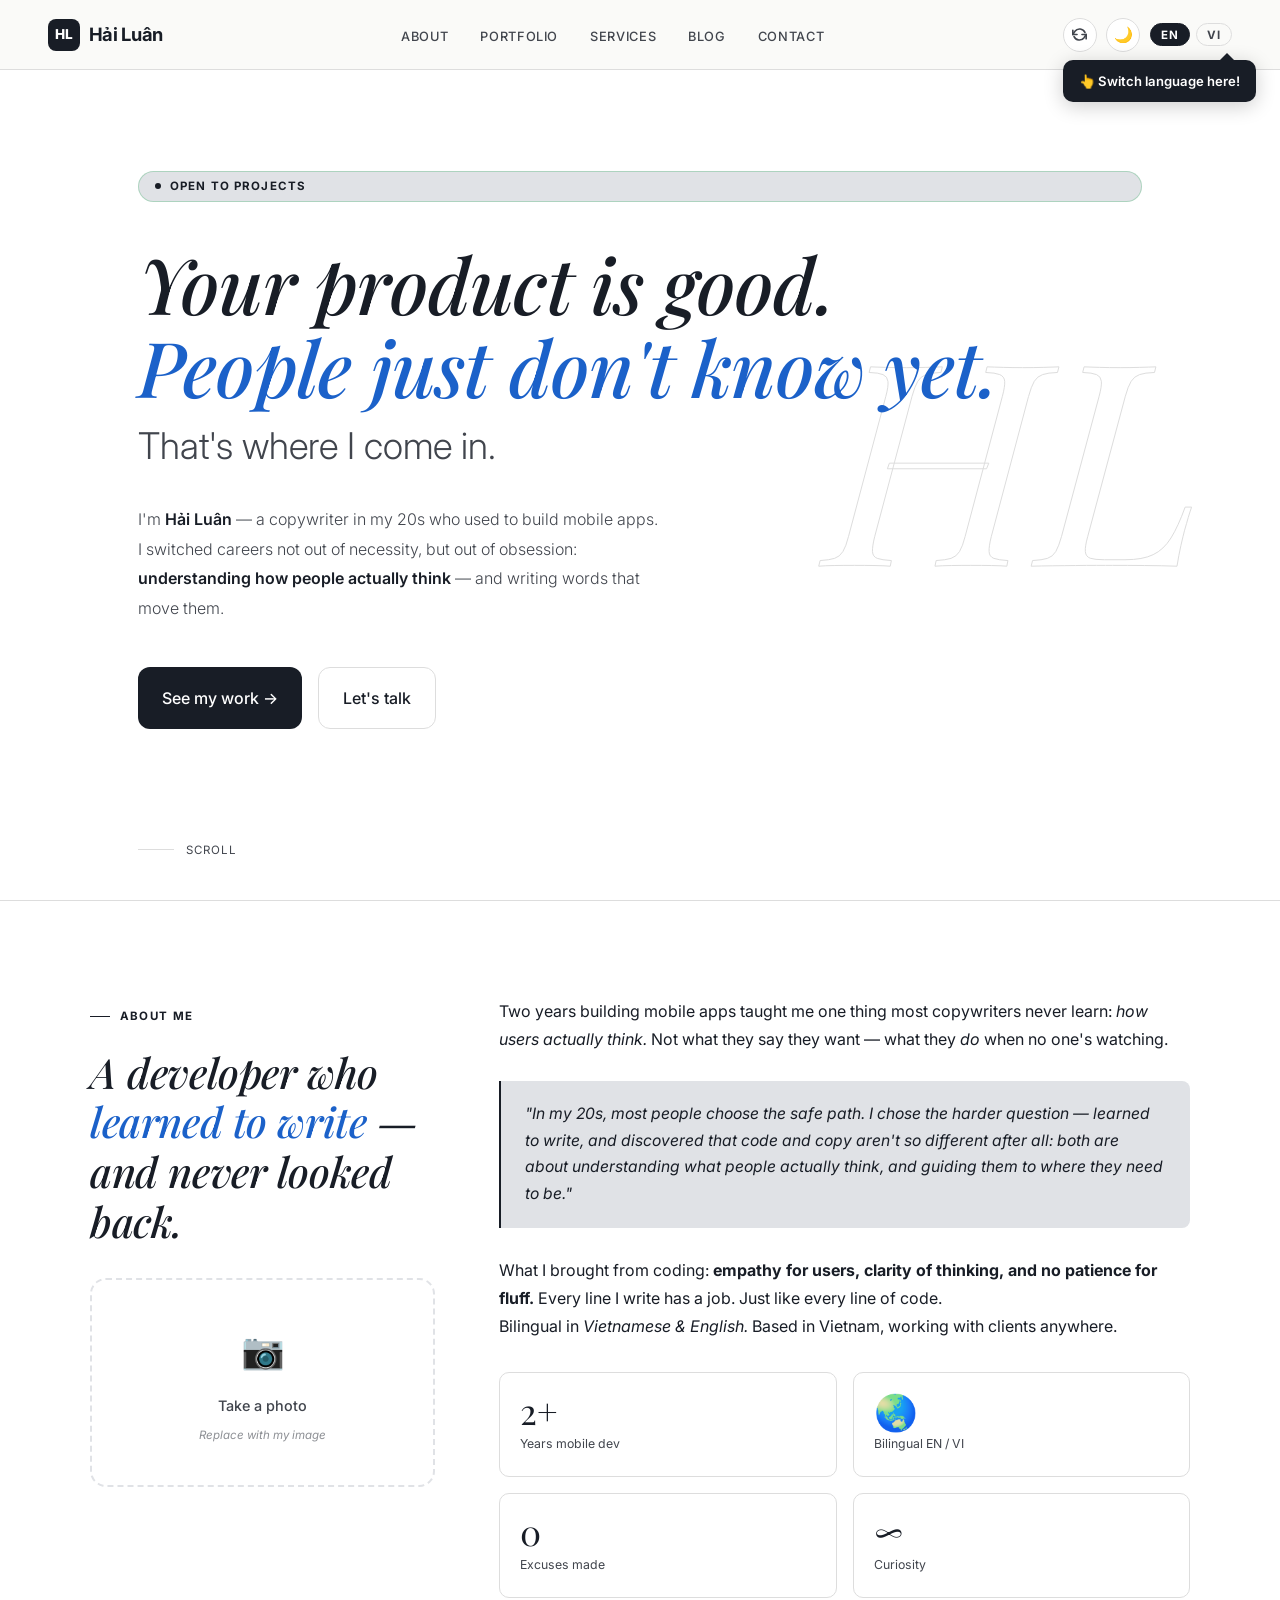
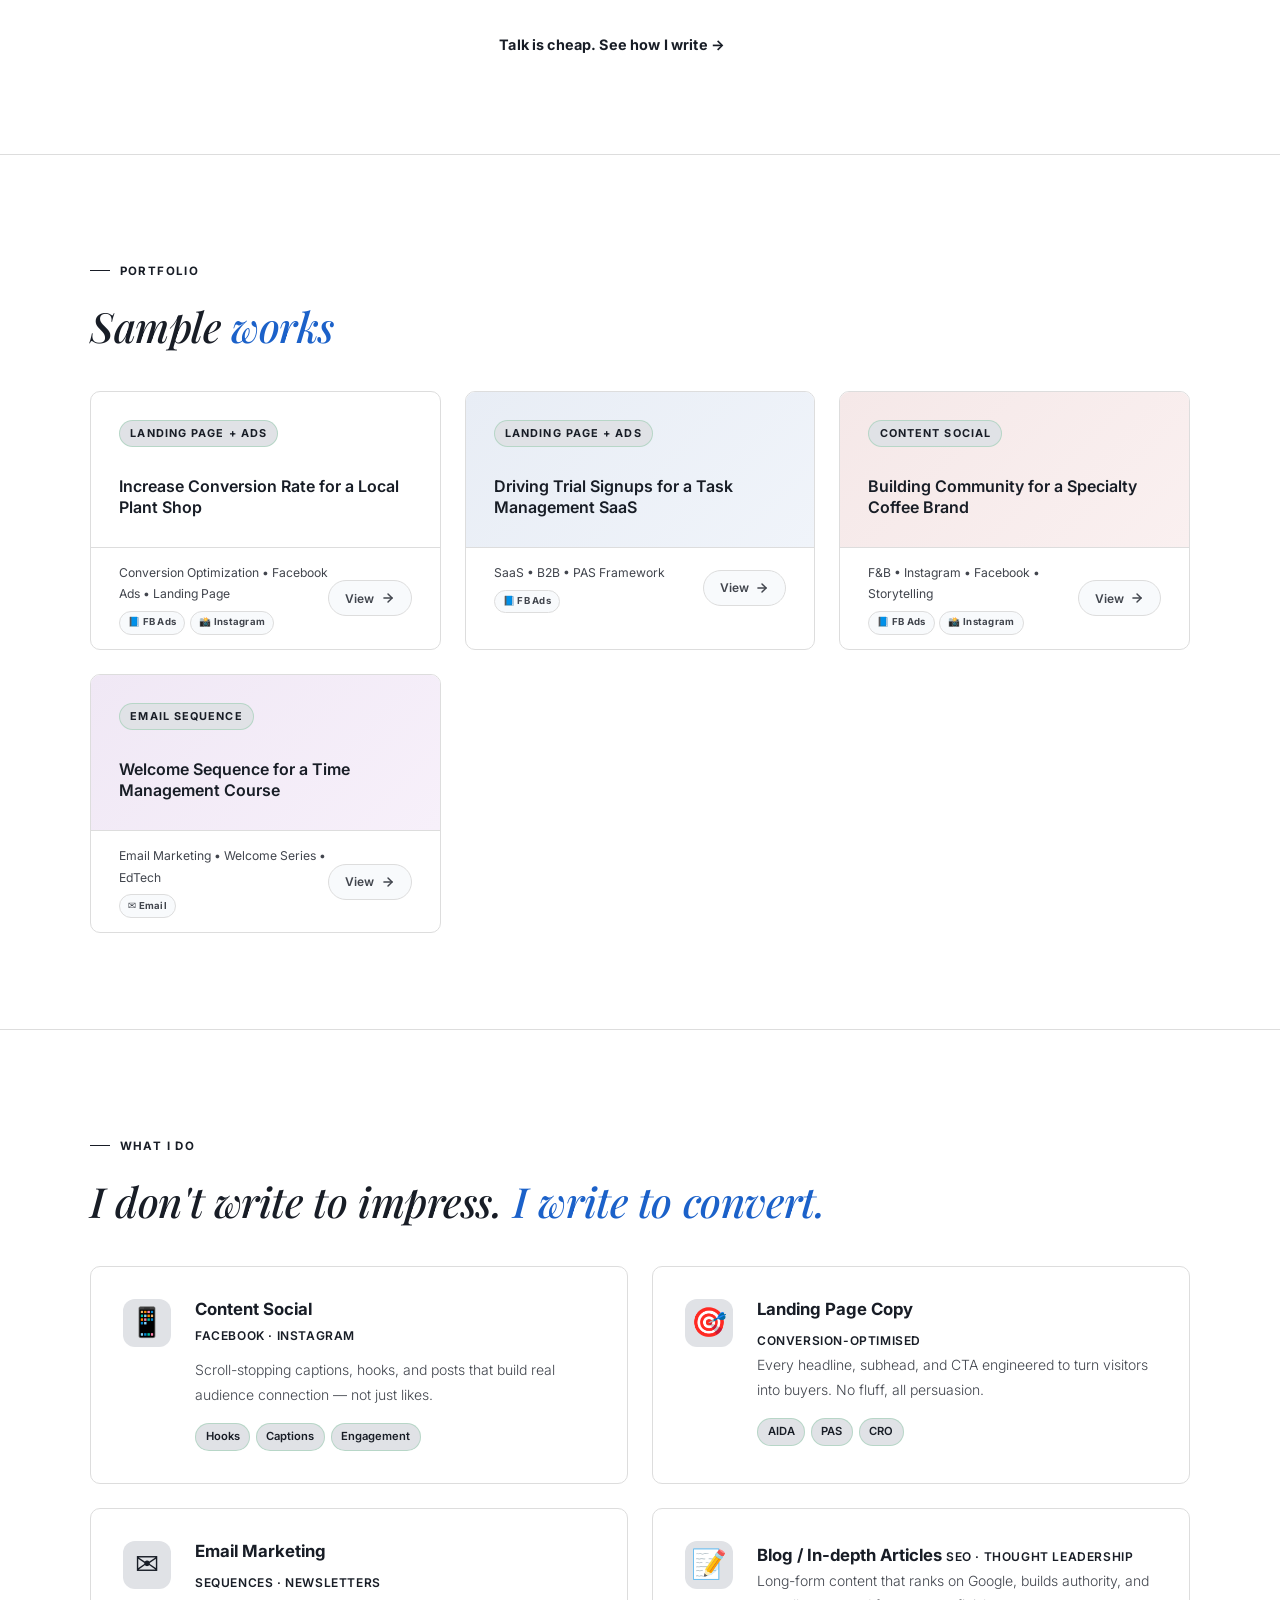
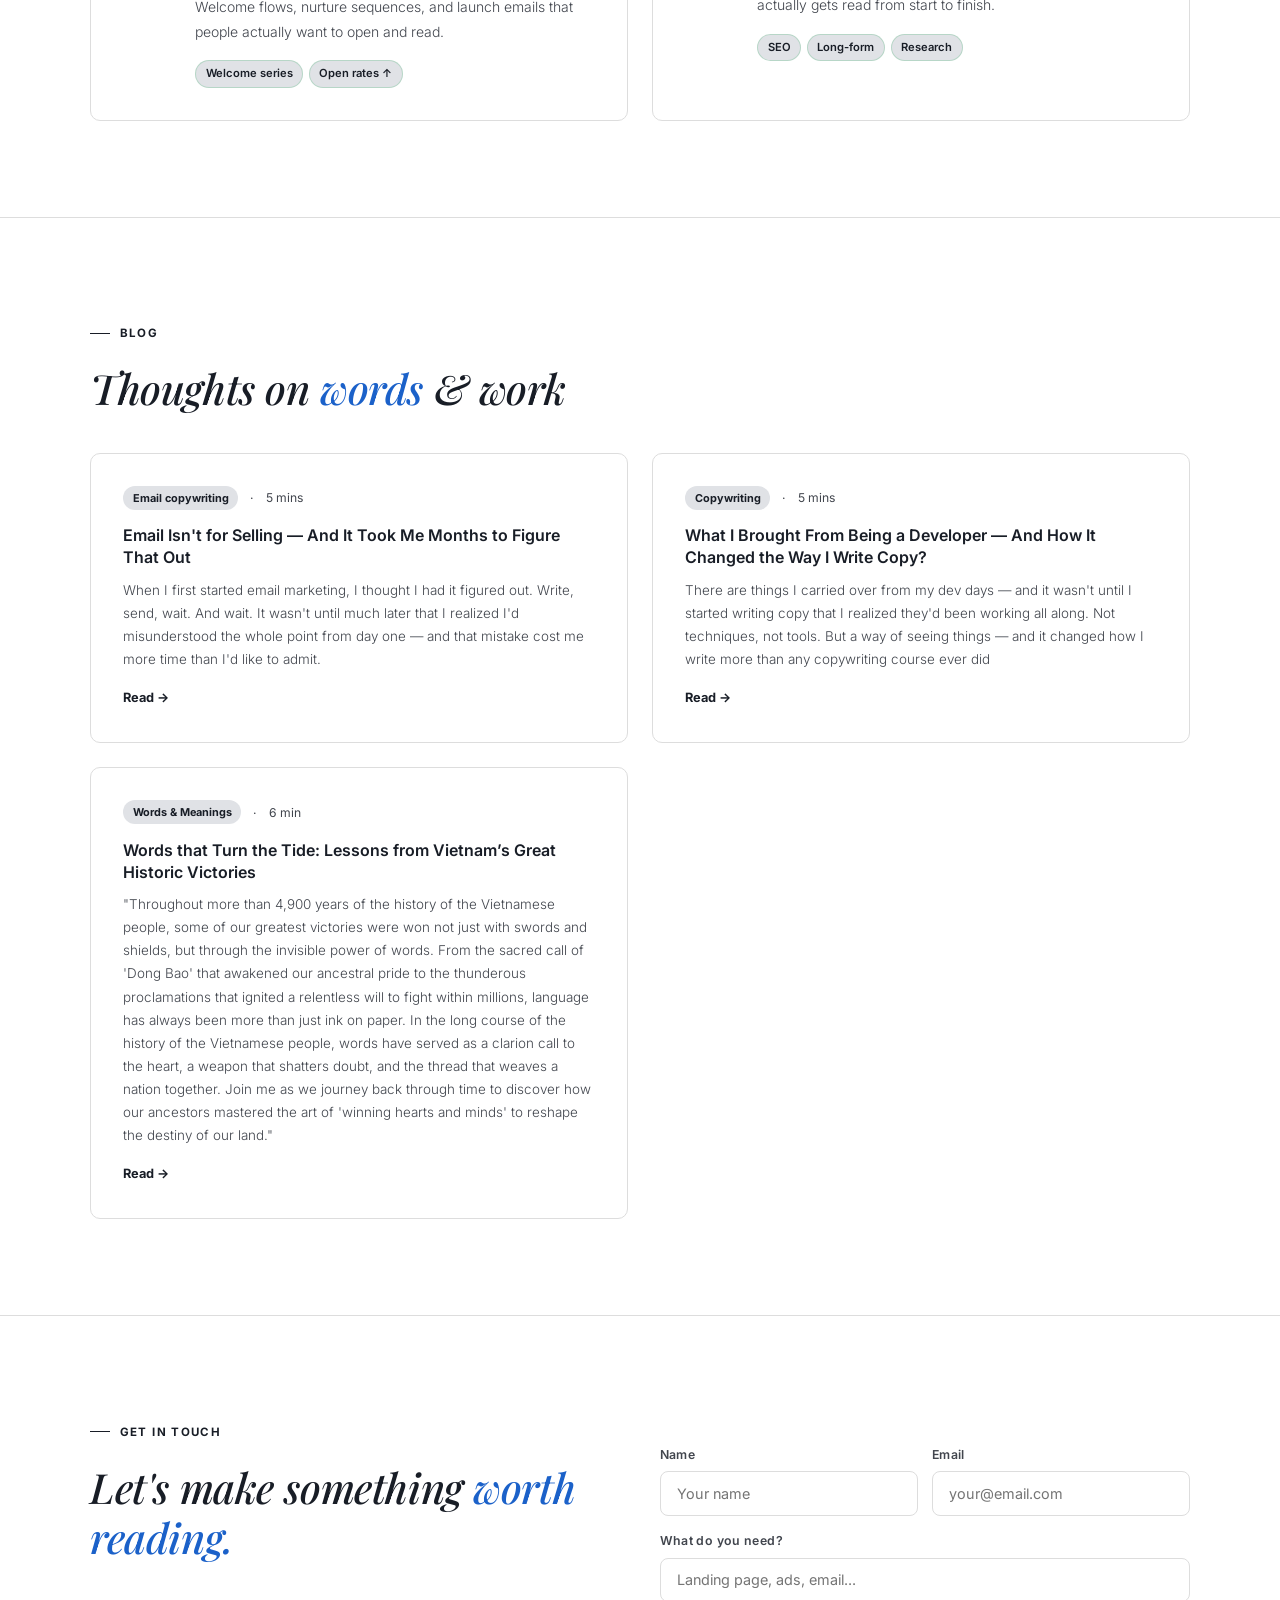
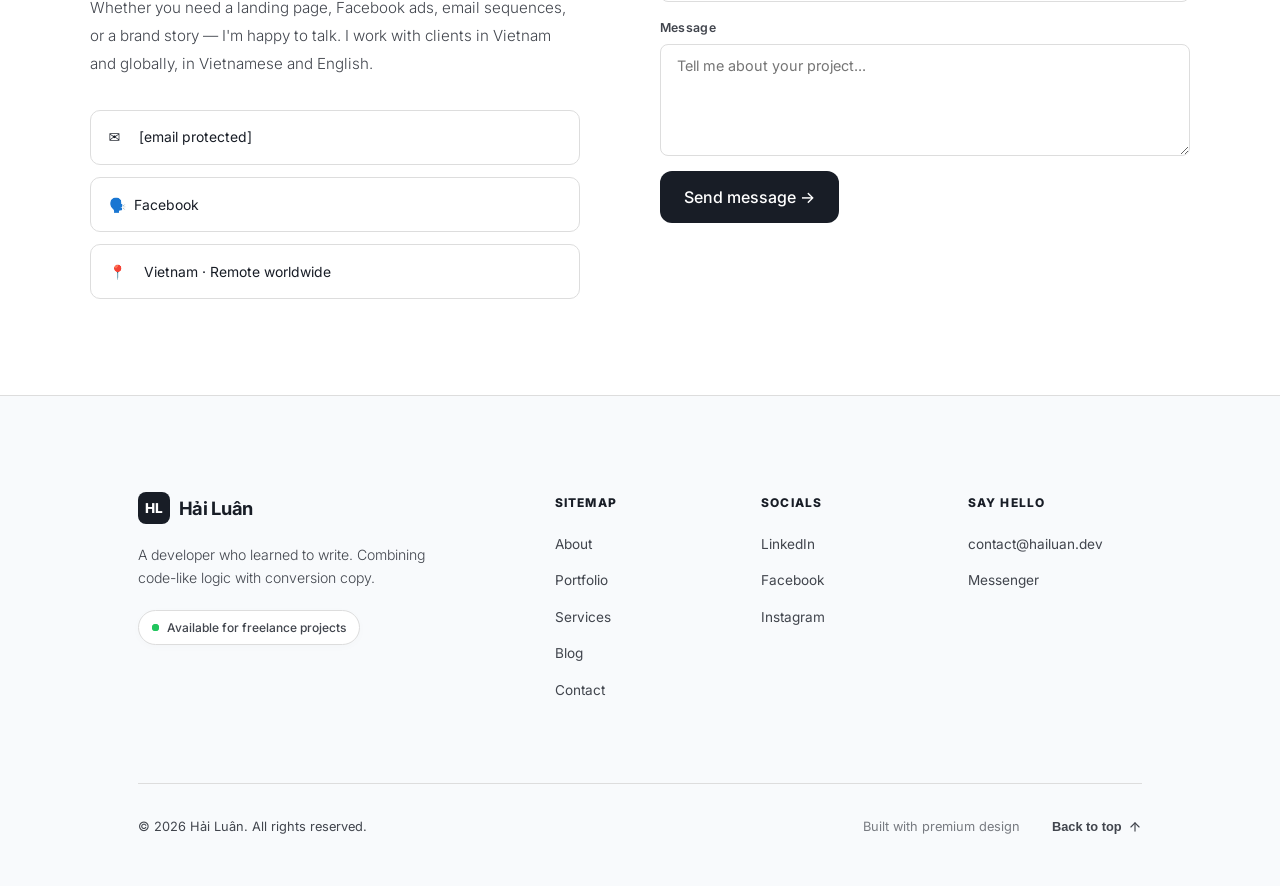
==== commit b8dc3601: "refactor: redesign navigation logo and replace footer with a multi-column, feature-rich layout" ====
--- a/index.html
+++ b/index.html
@@ -25,8 +25,8 @@
   <!-- NAV -->
   <nav id="mainNav">
     <a href="#about" class="nav-logo">
-      <img src="assets/images/blog_decoration_6.gif" class="nav-book-gif" alt="HL">
-      <span class="nav-logo-text">Hải <span>Luân</span></span>
+      <div class="nav-logo-mark">HL</div>
+      <span class="nav-logo-text">Hải Luân</span>
     </a>
     <ul class="nav-links" id="navLinks">
       <li><a href="#about" data-nav="about"><span data-en>About</span><span data-vi>Về tôi</span></a></li>
@@ -101,8 +101,10 @@
         <div class="sec-label">
           <span data-en>About me</span><span data-vi>Về tôi</span>
         </div>
-        <h2 class="sec-title hl-serif" data-en-b>A developer who <span class="accent">learned to write</span> —<br>and never looked back.</h2>
-        <h2 class="sec-title hl-serif" data-vi-b>Một lập trình viên học viết —<br><span class="accent">và không bao giờ hối hận.</span></h2>
+        <h2 class="sec-title hl-serif" data-en-b>A developer who <span class="accent">learned to write</span> —<br>and
+          never looked back.</h2>
+        <h2 class="sec-title hl-serif" data-vi-b>Một lập trình viên học viết —<br><span class="accent">và không bao giờ
+            hối hận.</span></h2>
 
         <!-- Photo placeholder — replace img src when ready -->
         <div class="about-photo-wrap">
@@ -117,13 +119,22 @@
       </div>
 
       <div class="about-right reveal" style="transition-delay: 0.15s;">
-        <p data-en-b>Two years building mobile apps taught me one thing most copywriters never learn: <em>how users actually think.</em> Not what they say they want — what they <em>do</em> when no one's watching.</p>
-        <p data-vi-b>Hai năm viết code mobile dạy mình một điều mà hầu hết copywriter không có: <em>hiểu người dùng thật sự nghĩ gì.</em> Không phải điều họ nói — mà điều họ <em>làm</em> khi không ai nhìn.</p>
-        <div class="pull-quote" data-en-b>"In my 20s, most people choose the safe path. I chose the harder question — learned to write, and discovered that code and copy aren't so different after all: both are about understanding what people actually think, and guiding them to where they need to be."</div>
-        <div class="pull-quote" data-vi-b>"Ở tuổi 20s, người ta thường chọn con đường an toàn. Mình chọn câu hỏi khó hơn — học viết, và phát hiện ra rằng code với copy không khác nhau như mình nghĩ: cả hai đều về việc hiểu người dùng nghĩ gì, và đưa họ đến nơi họ cần đến."</div>
-        <p data-en-b>What I brought from coding: <strong>empathy for users, clarity of thinking, and no patience for fluff.</strong> Every line I write has a job. Just like every line of code.</p>
-        <p data-vi-b>Thứ mình mang từ coding sang: <strong>đồng cảm với người dùng, tư duy rõ ràng, và không chịu được sự vô nghĩa.</strong> Mỗi câu mình viết đều có nhiệm vụ. Giống như mỗi dòng code.</p>
-        <p data-en-b>Bilingual in <em>Vietnamese &amp; English.</em> Based in Vietnam, working with clients anywhere.</p>
+        <p data-en-b>Two years building mobile apps taught me one thing most copywriters never learn: <em>how users
+            actually think.</em> Not what they say they want — what they <em>do</em> when no one's watching.</p>
+        <p data-vi-b>Hai năm viết code mobile dạy mình một điều mà hầu hết copywriter không có: <em>hiểu người dùng thật
+            sự nghĩ gì.</em> Không phải điều họ nói — mà điều họ <em>làm</em> khi không ai nhìn.</p>
+        <div class="pull-quote" data-en-b>"In my 20s, most people choose the safe path. I chose the harder question —
+          learned to write, and discovered that code and copy aren't so different after all: both are about
+          understanding what people actually think, and guiding them to where they need to be."</div>
+        <div class="pull-quote" data-vi-b>"Ở tuổi 20s, người ta thường chọn con đường an toàn. Mình chọn câu hỏi khó hơn
+          — học viết, và phát hiện ra rằng code với copy không khác nhau như mình nghĩ: cả hai đều về việc hiểu người
+          dùng nghĩ gì, và đưa họ đến nơi họ cần đến."</div>
+        <p data-en-b>What I brought from coding: <strong>empathy for users, clarity of thinking, and no patience for
+            fluff.</strong> Every line I write has a job. Just like every line of code.</p>
+        <p data-vi-b>Thứ mình mang từ coding sang: <strong>đồng cảm với người dùng, tư duy rõ ràng, và không chịu được
+            sự vô nghĩa.</strong> Mỗi câu mình viết đều có nhiệm vụ. Giống như mỗi dòng code.</p>
+        <p data-en-b>Bilingual in <em>Vietnamese &amp; English.</em> Based in Vietnam, working with clients anywhere.
+        </p>
         <p data-vi-b>Song ngữ <em>Việt &amp; Anh.</em> Đang ở Việt Nam, làm việc với khách hàng khắp nơi.</p>
 
         <div class="stat-row">
@@ -395,10 +406,65 @@
     </div>
   </section>
 
-  <footer>
-    <span>© 2025 Hải Luân</span>
-    <span><span data-en>Made with ☕ somewhere in Vietnam</span><span data-vi>Làm bằng ☕ đâu đó ở Việt Nam</span></span>
-    <a href="#hero"><span data-en>Back to top ↑</span><span data-vi>Lên đầu ↑</span></a>
+  <footer class="site-footer">
+    <div class="footer-inner">
+      <div class="footer-grid">
+        <div class="footer-brand-col">
+          <a href="#hero" class="footer-logo">
+            <div class="nav-logo-mark">HL</div>
+            <span class="nav-logo-text">Hải Luân</span>
+          </a>
+          <p class="footer-brand-desc" data-en>
+            A developer who learned to write. Combining code-like logic with conversion copy.
+          </p>
+          <p class="footer-brand-desc" data-vi>
+            Lập trình viên học viết. Kết hợp tư duy logic của lập trình với nghệ thuật viết để bán.
+          </p>
+          <div class="footer-status">
+            <span class="status-pulse"></span>
+            <span class="status-text" data-en>Available for freelance projects</span>
+            <span class="status-text" data-vi>Sẵn sàng hợp tác dự án mới</span>
+          </div>
+        </div>
+
+        <div class="footer-links-grid">
+          <div class="fl-col">
+            <div class="fl-title"><span data-en>Sitemap</span><span data-vi>Khám phá</span></div>
+            <a href="#about"><span data-en>About</span><span data-vi>Về tôi</span></a>
+            <a href="#portfolio"><span data-en>Portfolio</span><span data-vi>Dự án</span></a>
+            <a href="#services"><span data-en>Services</span><span data-vi>Dịch vụ</span></a>
+            <a href="#blog"><span data-en>Blog</span><span data-vi>Bài viết</span></a>
+            <a href="#contact"><span data-en>Contact</span><span data-vi>Liên hệ</span></a>
+          </div>
+          <div class="fl-col">
+            <div class="fl-title"><span data-en>Socials</span><span data-vi>Kết nối</span></div>
+            <a href="https://linkedin.com" target="_blank">LinkedIn</a>
+            <a href="https://www.facebook.com/hailuan.nguyen.609" target="_blank">Facebook</a>
+            <a href="https://instagram.com" target="_blank">Instagram</a>
+          </div>
+          <div class="fl-col">
+            <div class="fl-title"><span data-en>Say Hello</span><span data-vi>Trò chuyện</span></div>
+            <a href="mailto:contact@hailuan.dev">contact@hailuan.dev</a>
+            <a href="https://m.me/hailuan.nguyen.609" target="_blank">Messenger</a>
+          </div>
+        </div>
+      </div>
+
+      <div class="footer-bottom">
+        <span class="footer-copy">© 2026 Hải Luân. <span data-en>All rights reserved.</span><span data-vi>Bản quyền thuộc về Hải Luân.</span></span>
+        <div class="footer-meta-links">
+          <span class="footer-meta-item" data-en>Built with premium design</span>
+          <span class="footer-meta-item" data-vi>Thiết kế tinh tế & tối giản</span>
+          <button class="back-to-top" onclick="window.scrollTo({top: 0, behavior: 'smooth'})" aria-label="Scroll to top" title="Cuộn lên đầu trang">
+            <span data-en>Back to top</span><span data-vi>Lên đầu trang</span>
+            <svg viewBox="0 0 24 24" fill="none" stroke="currentColor" stroke-width="2" stroke-linecap="round" stroke-linejoin="round" class="arrow-up-icon">
+              <line x1="12" y1="19" x2="12" y2="5"></line>
+              <polyline points="5 12 12 5 19 12"></polyline>
+            </svg>
+          </button>
+        </div>
+      </div>
+    </div>
   </footer>
 
   <script src="content-loader.js"></script>
--- a/style.css
+++ b/style.css
@@ -96,11 +96,10 @@
   transition: background .3s, border-color .3s;
 }
 html.dark nav { background: rgba(13,13,13,.88); }
-.nav-logo { display: flex; align-items: center; gap: .45rem; text-decoration: none; color: var(--ink); transition: color .3s; }
-.nav-book-gif { height: 36px; width: auto; display: block; filter: drop-shadow(0 1px 3px rgba(0,0,0,.08)); transition: transform .3s; }
-.nav-logo:hover .nav-book-gif { transform: rotate(-6deg) scale(1.08); }
-.nav-logo-text { font-family: var(--serif); font-size: 1.15rem; color: var(--ink); transition: color .3s; line-height: 1; }
-.nav-logo-text span { color: var(--green); }
+.nav-logo { display: flex; align-items: center; gap: .55rem; text-decoration: none; color: var(--ink); transition: color .3s; }
+.nav-logo-mark { display: flex; align-items: center; justify-content: center; width: 32px; height: 32px; background: var(--ink); color: var(--bg); border-radius: 8px; font-family: var(--sans); font-weight: 800; font-size: .85rem; letter-spacing: .02em; transition: transform .3s cubic-bezier(.22,1,.36,1); }
+.nav-logo:hover .nav-logo-mark { transform: scale(1.08) rotate(-4deg); }
+.nav-logo-text { font-family: var(--sans); font-weight: 700; font-size: 1.15rem; color: var(--ink); transition: color .3s; line-height: 1; letter-spacing: -.02em; }
 .nav-links { display: flex; gap: 2rem; list-style: none; }
 .nav-links a {
   text-decoration: none;
@@ -295,9 +294,11 @@
 .port-title { font-size: 1rem; font-weight: 600; line-height: 1.35; margin-top: 1rem; }
 .port-bottom { padding: .9rem 1.75rem; border-top: 1px solid var(--border); display: flex; justify-content: space-between; align-items: center; }
 .port-meta { font-size: .76rem; color: var(--ink-muted); }
-.port-arrow { width: 28px; height: 28px; border-radius: 50%; border: 1px solid var(--border); display: flex; align-items: center; justify-content: center; font-size: .8rem; transition: all .2s; }
-.port-card:hover .port-arrow { background: var(--green); color: #fff; border-color: var(--green); }
-html.dark .port-card:hover .port-arrow { color: #0D0D0D; }
+.port-b-left { display: flex; flex-direction: column; }
+.port-read-btn { display: inline-flex; align-items: center; gap: .4rem; font-size: .75rem; font-weight: 600; padding: .4rem 1rem; border-radius: 99px; background: var(--surface2); border: 1px solid var(--border); color: var(--ink-muted); transition: all .25s; white-space: nowrap; }
+.port-read-btn svg { width: 14px; height: 14px; transition: transform .25s; }
+.port-card:hover .port-read-btn { background: var(--ink); color: var(--bg); border-color: var(--ink); }
+.port-card:hover .port-read-btn svg { transform: translateX(3px); }
 
 /* Portfolio card top gradients */
 .port-top-1 { background: linear-gradient(135deg, #e8f5ee, #f0faf4); }
@@ -518,9 +519,167 @@
 html.dark .form-msg.error { background: #2d1515; color: #f87171; border-color: rgba(248,113,113,.2); }
 
 /* ══ FOOTER ══ */
-footer { border-top: 1px solid var(--border); padding: 1.75rem 3rem; display: flex; justify-content: space-between; align-items: center; color: var(--ink-muted); font-size: .77rem; transition: border-color .3s; }
-footer a { color: var(--ink-muted); text-decoration: none; }
-footer a:hover { color: var(--green); }
+.site-footer { 
+  background: var(--surface2); 
+  border-top: 1px solid var(--border); 
+  transition: background .3s, border-color .3s; 
+}
+.footer-inner { 
+  max-width: 1100px; 
+  margin: 0 auto; 
+  padding: 6rem 3rem 3rem; 
+}
+.footer-grid {
+  display: grid;
+  grid-template-columns: 1.2fr 2fr;
+  gap: 4rem;
+  margin-bottom: 5rem;
+}
+.footer-brand-col {
+  display: flex;
+  flex-direction: column;
+  gap: 1.25rem;
+  max-width: 320px;
+}
+.footer-logo {
+  display: flex;
+  align-items: center;
+  gap: .55rem;
+  text-decoration: none;
+  color: var(--ink);
+  transition: color .3s;
+}
+.footer-logo .nav-logo-mark {
+  transition: transform .3s cubic-bezier(.22,1,.36,1);
+}
+.footer-logo:hover .nav-logo-mark {
+  transform: scale(1.08) rotate(-4deg);
+}
+.footer-logo:hover .nav-logo-text {
+  color: var(--green);
+}
+.footer-brand-desc {
+  font-size: .88rem;
+  color: var(--ink-muted);
+  line-height: 1.6;
+  font-weight: 300;
+}
+.footer-status {
+  display: inline-flex;
+  align-items: center;
+  gap: .5rem;
+  background: var(--bg);
+  border: 1px solid var(--border);
+  padding: .4rem .8rem;
+  border-radius: 99px;
+  align-self: flex-start;
+  font-size: .75rem;
+  font-weight: 500;
+  color: var(--ink-muted);
+  box-shadow: 0 2px 8px rgba(0,0,0,.02);
+  transition: border-color .3s, background .3s, color .3s;
+}
+html.dark .footer-status {
+  box-shadow: none;
+}
+.status-pulse {
+  width: 7px;
+  height: 7px;
+  background-color: #22c55e;
+  border-radius: 50%;
+  position: relative;
+}
+.status-pulse::after {
+  content: '';
+  position: absolute;
+  top: 0; left: 0;
+  width: 100%; height: 100%;
+  background-color: #22c55e;
+  border-radius: 50%;
+  animation: pulse-ring 1.8s cubic-bezier(0.215, 0.610, 0.355, 1) infinite;
+}
+@keyframes pulse-ring {
+  0% { transform: scale(.7); opacity: 1; }
+  80%, 100% { transform: scale(2.2); opacity: 0; }
+}
+.footer-links-grid {
+  display: grid;
+  grid-template-columns: repeat(3, 1fr);
+  gap: 2rem;
+}
+.fl-col {
+  display: flex;
+  flex-direction: column;
+  gap: .8rem;
+}
+.fl-title {
+  font-size: .75rem;
+  font-weight: 800;
+  letter-spacing: .1em;
+  text-transform: uppercase;
+  color: var(--ink);
+  margin-bottom: .4rem;
+}
+.fl-col a {
+  font-size: .85rem;
+  color: var(--ink-muted);
+  text-decoration: none;
+  font-weight: 400;
+  transition: color .2s, transform .2s;
+  align-self: flex-start;
+  position: relative;
+}
+.fl-col a:hover {
+  color: var(--green);
+  transform: translateX(3px);
+}
+.footer-bottom {
+  display: flex;
+  justify-content: space-between;
+  align-items: center;
+  border-top: 1px solid var(--border);
+  padding-top: 2rem;
+  flex-wrap: wrap;
+  gap: 2rem;
+}
+.footer-copy {
+  font-size: .8rem;
+  color: var(--ink-muted);
+}
+.footer-meta-links {
+  display: flex;
+  align-items: center;
+  gap: 2rem;
+}
+.footer-meta-item {
+  font-size: .8rem;
+  color: var(--ink-muted);
+  opacity: 0.7;
+}
+.back-to-top {
+  display: inline-flex;
+  align-items: center;
+  gap: .4rem;
+  font-size: .8rem;
+  font-weight: 600;
+  color: var(--ink-muted);
+  background: none;
+  border: none;
+  cursor: pointer;
+  padding: .2rem 0;
+  transition: color .2s;
+}
+.back-to-top:hover {
+  color: var(--green);
+}
+.arrow-up-icon {
+  width: 14px;
+  height: 14px;
+  transition: transform .25s cubic-bezier(0.25, 1, 0.5, 1);
+}
+.back-to-top:hover .arrow-up-icon {
+  transform: translateY(-3px);
+}
 
 /* ══ ANIMATIONS ══ */
 @keyframes up { from{opacity:0;transform:translateY(20px)} to{opacity:1;transform:none} }
@@ -545,10 +704,19 @@
   .form-row2 { grid-template-columns: 1fr; }
   .contact-form { width: 100%; }
   .fg input, .fg textarea { width: 100%; max-width: 100%; }
-  footer { flex-direction: column; gap: .75rem; text-align: center; padding: 1.5rem; }
+  .footer-inner { padding: 4rem 1.5rem 2.5rem; }
+  .footer-grid { grid-template-columns: 1fr; gap: 3rem; margin-bottom: 3.5rem; }
+  .footer-brand-col { max-width: 100%; }
+  .footer-links-grid { grid-template-columns: repeat(2, 1fr); gap: 2.5rem; }
+  .footer-bottom { flex-direction: column; align-items: flex-start; gap: 1.5rem; }
+  .footer-meta-links { width: 100%; justify-content: space-between; flex-wrap: wrap; gap: 1rem; }
   .modal-head, .modal-body { padding: 1rem 1.25rem; max-width: 100%; }
   .modal-overlay { padding: .5rem; }
   .modal { border-radius: 16px; max-height: 95vh; }
+}
+@media (max-width: 480px) {
+  .footer-links-grid { grid-template-columns: 1fr; gap: 2rem; }
+  .footer-meta-links { flex-direction: column; align-items: flex-start; gap: .75rem; }
 }
 /* ══ SHOW MORE BUTTON ══ */
 .hl-more-wrap-blog,
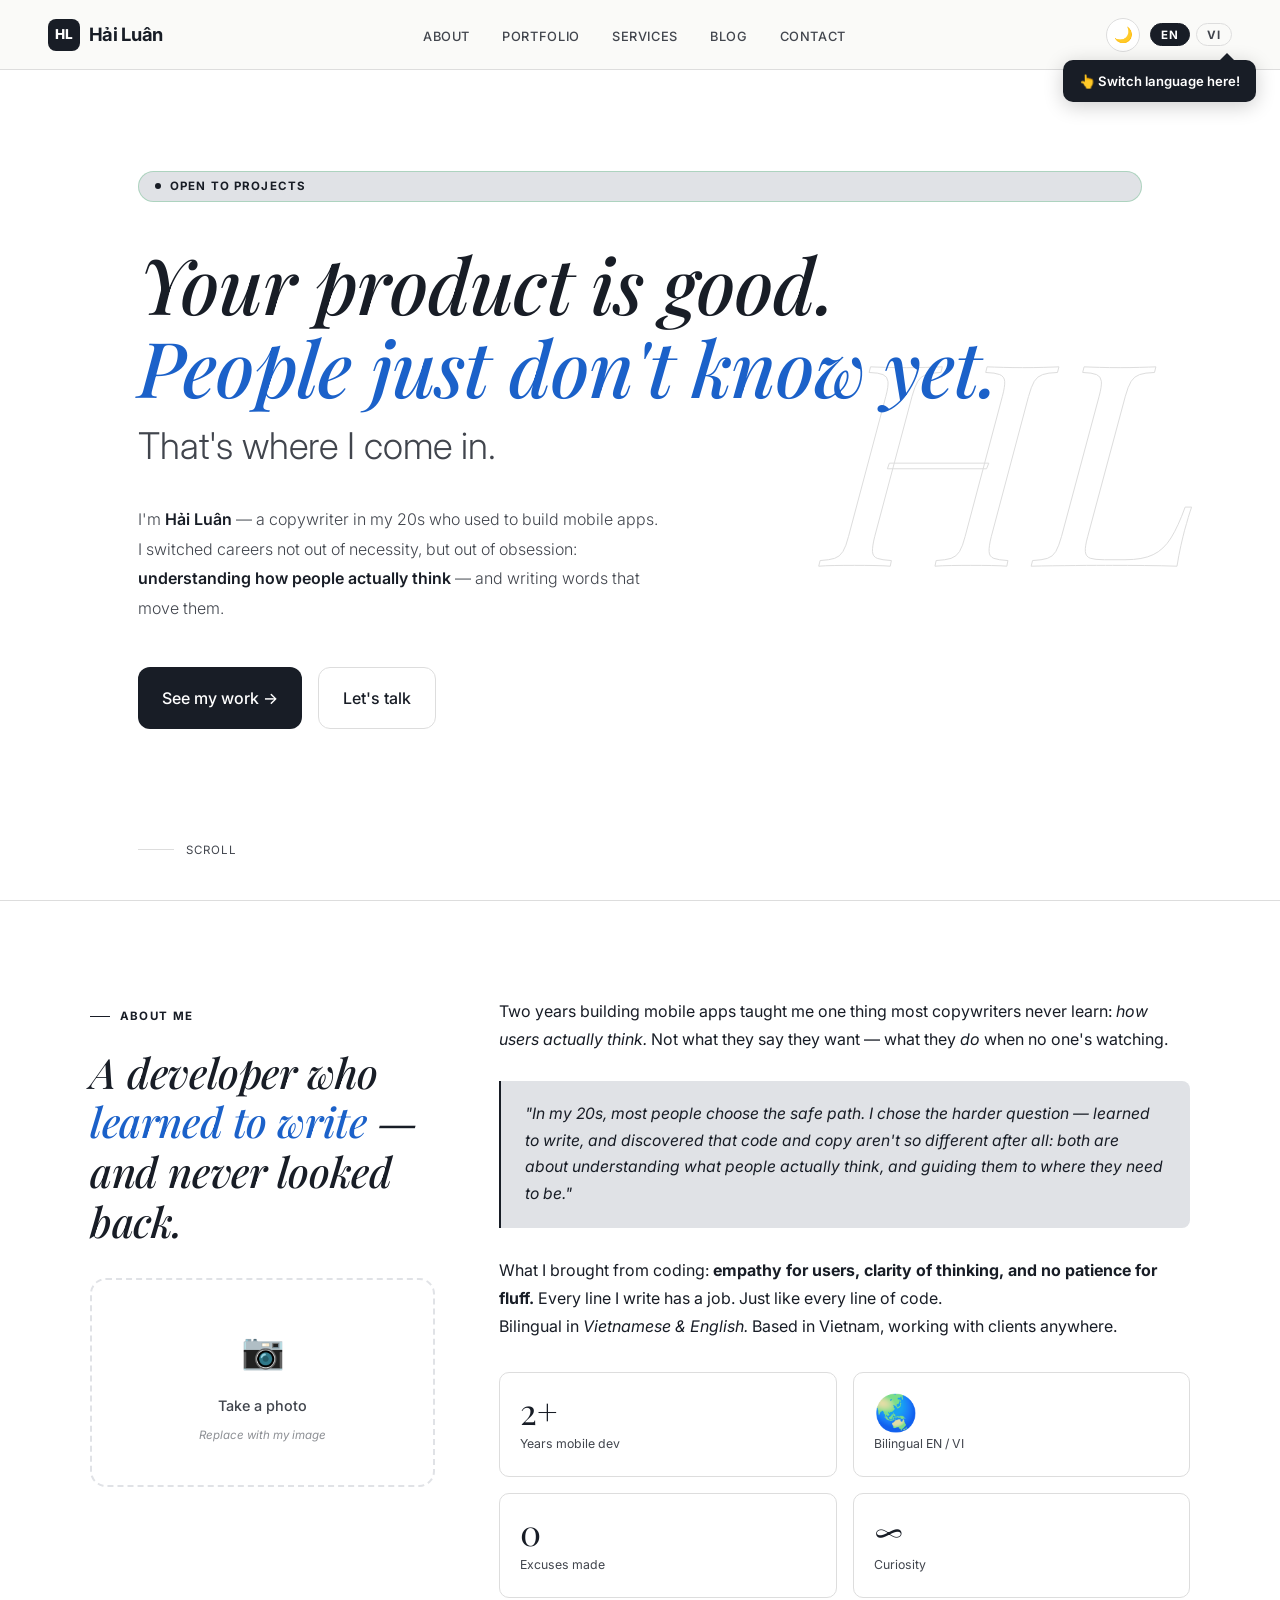
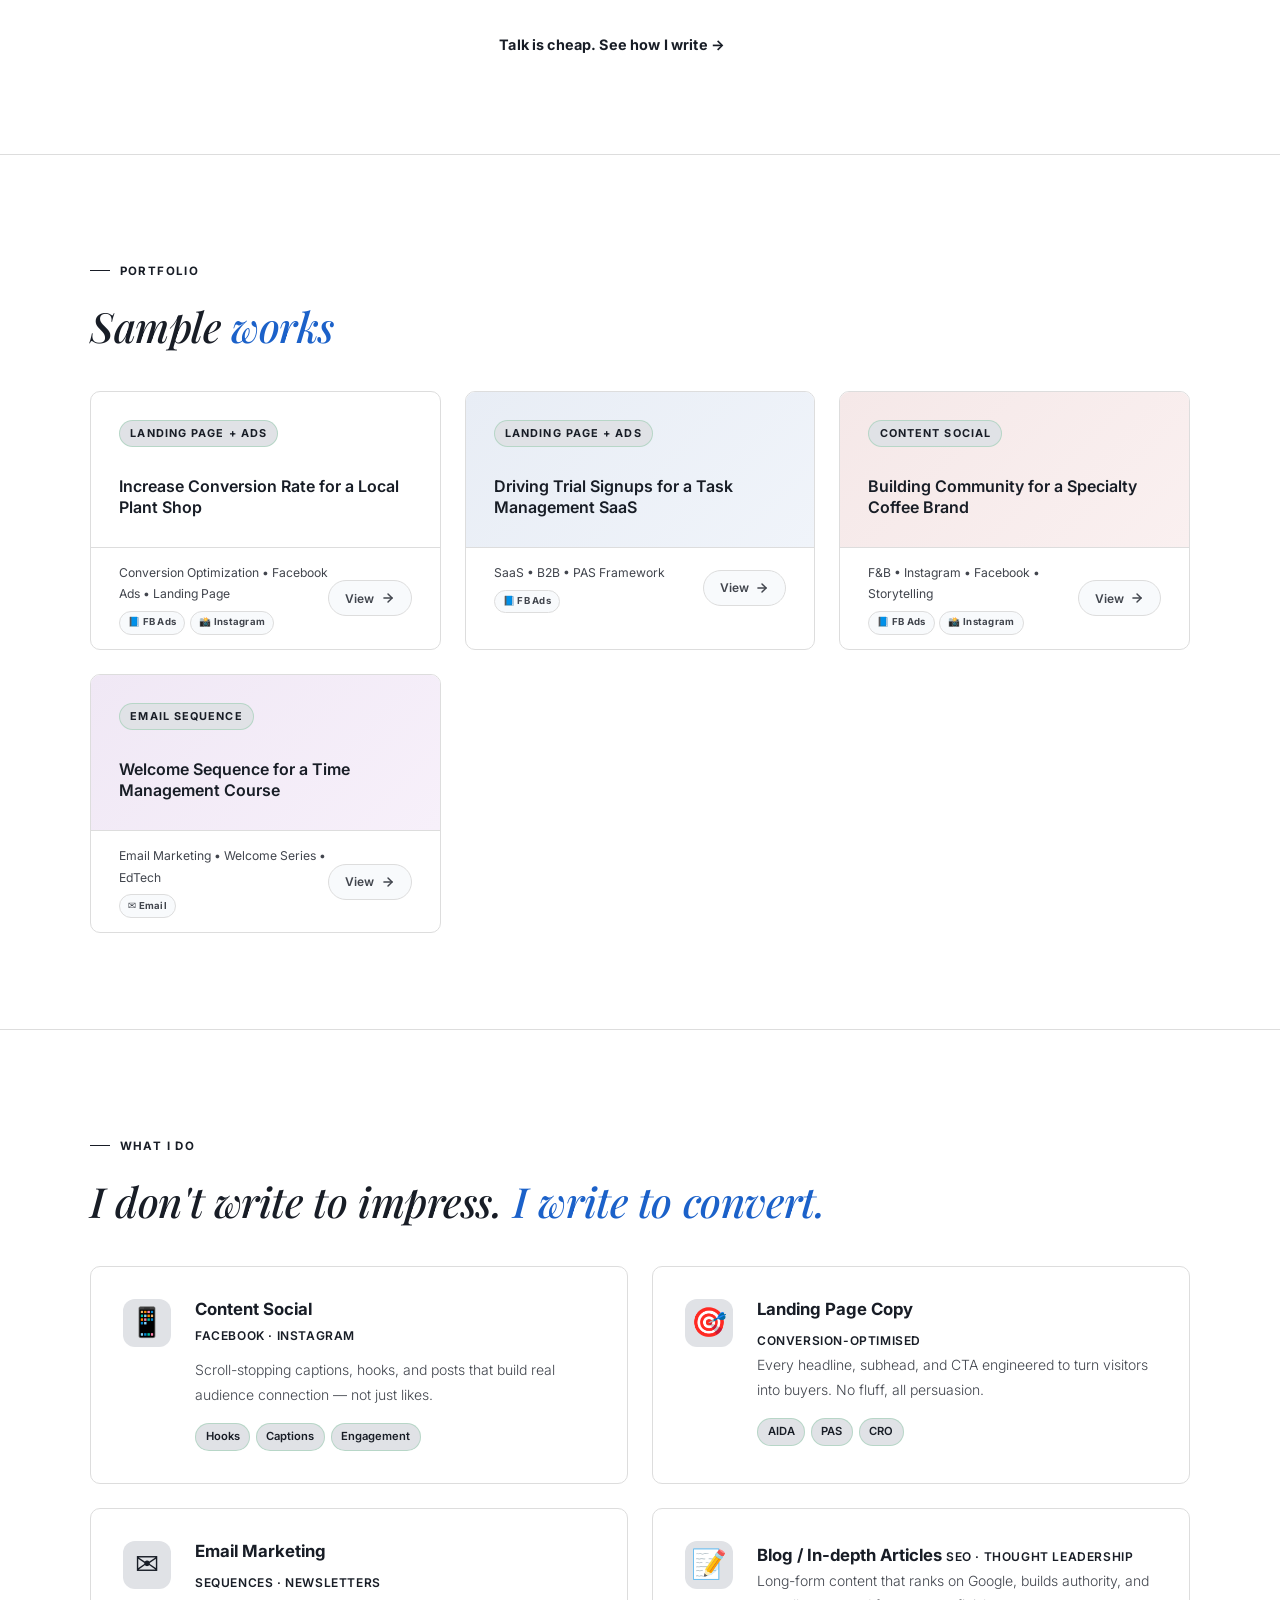
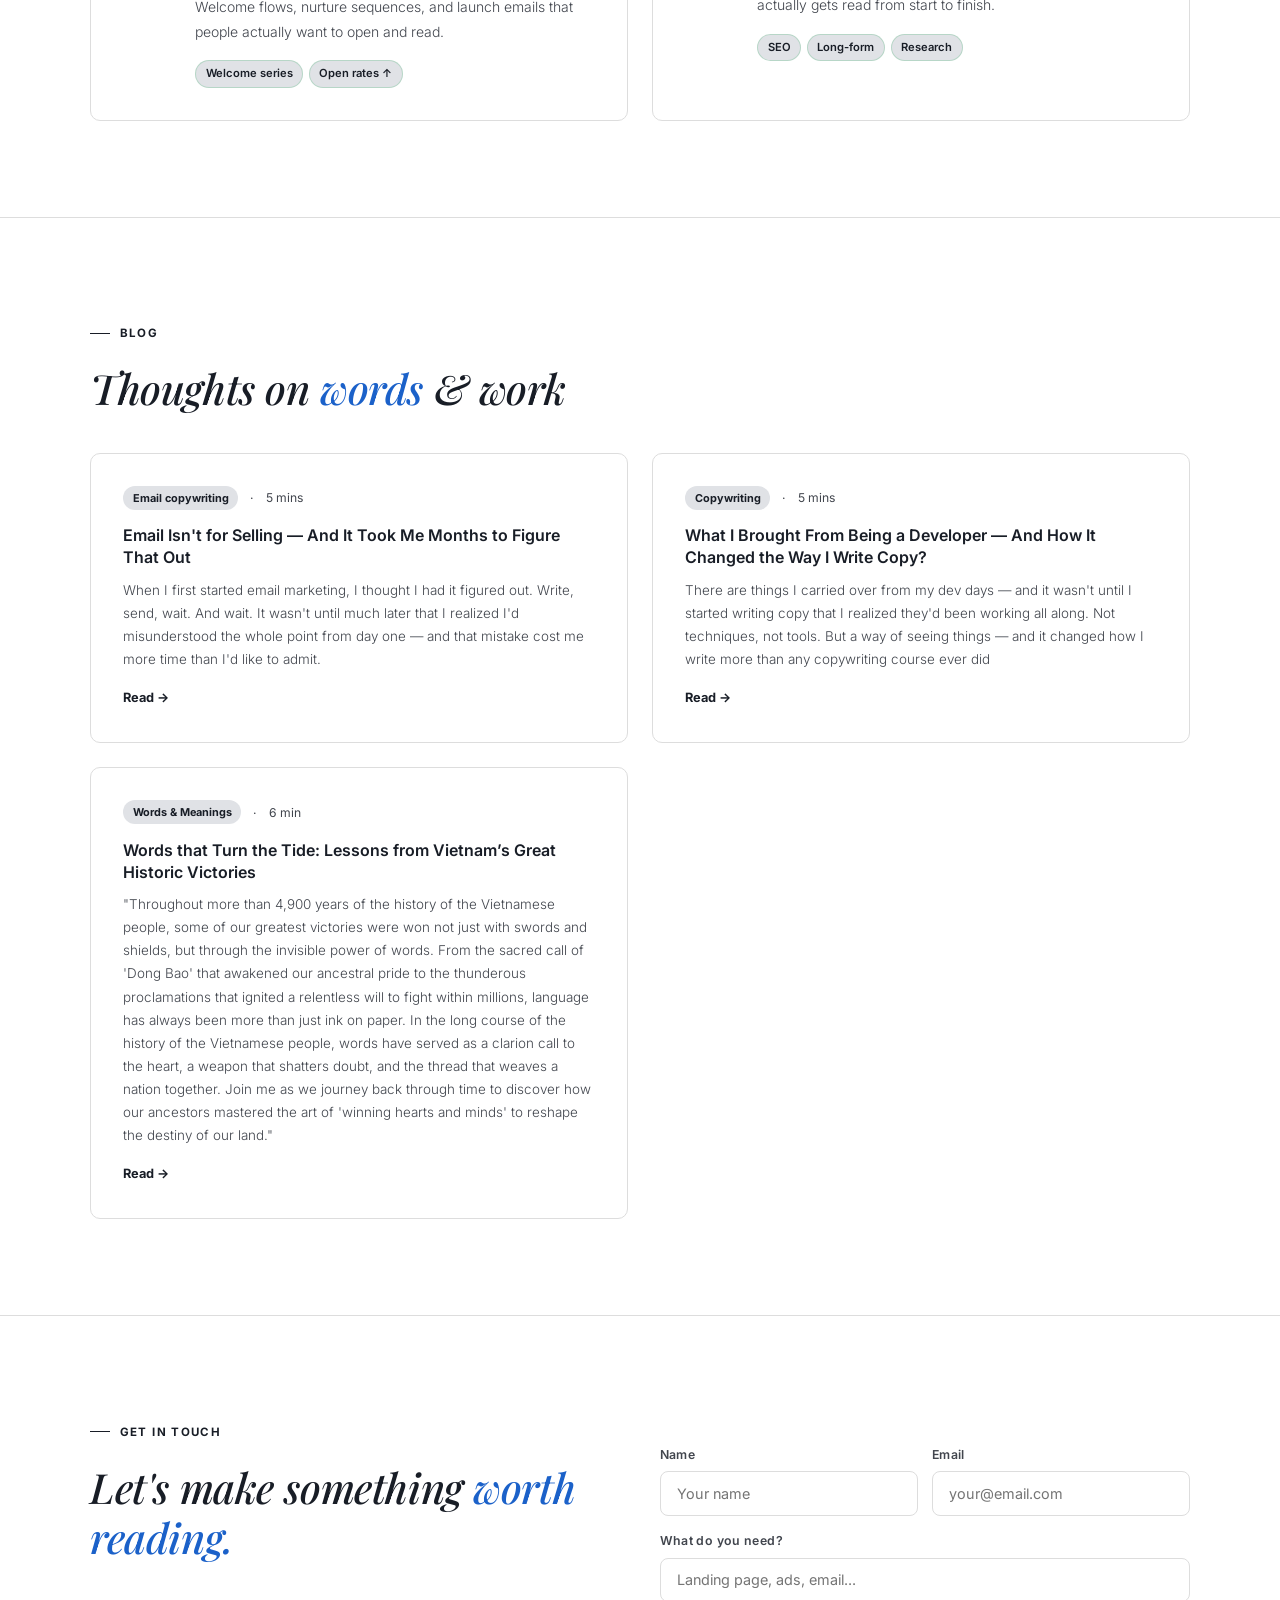
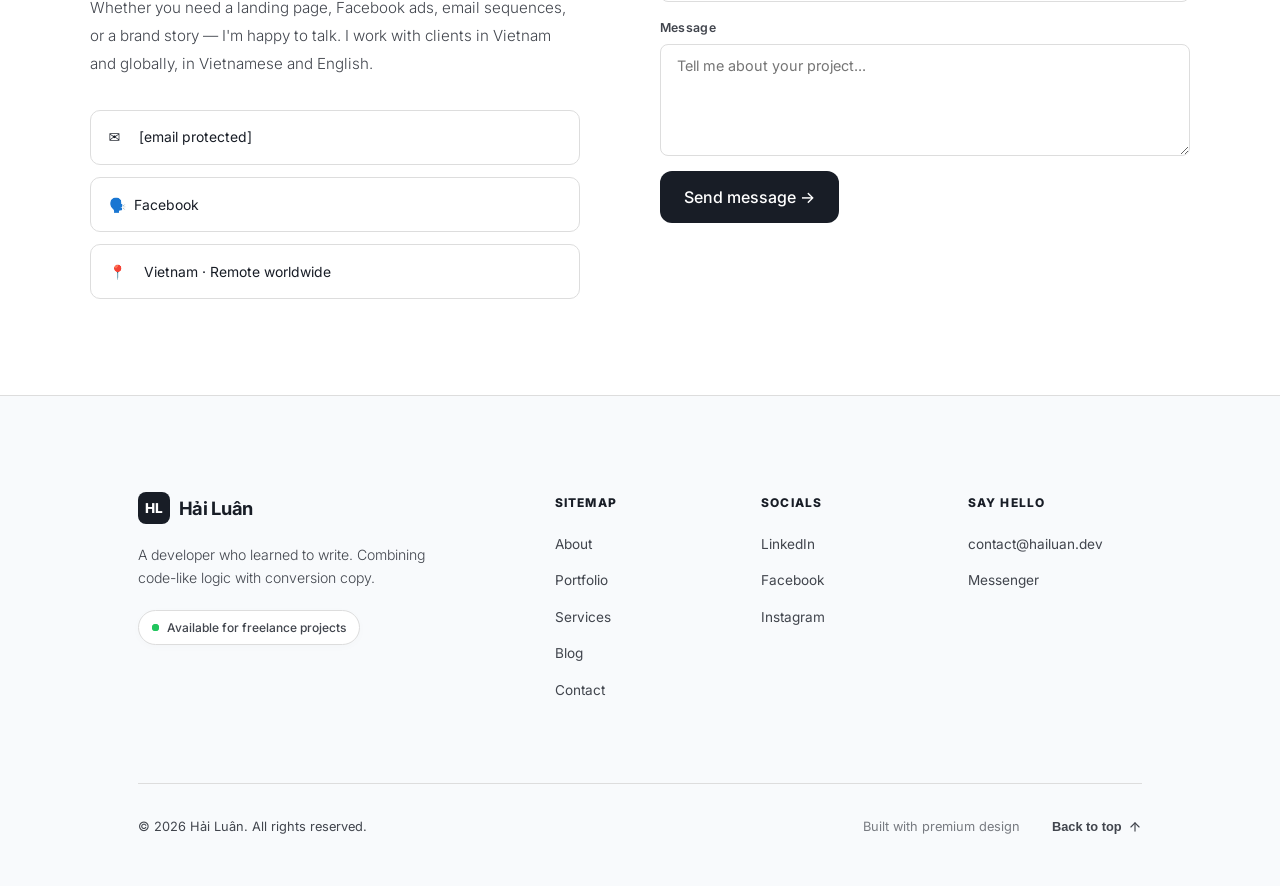
==== commit a3b8e823: "refactor: force fresh content fetch on load and remove manual refresh UI control" ====
--- a/index.html
+++ b/index.html
@@ -37,15 +37,6 @@
       <li><a href="#contact" data-nav="contact"><span data-en>Contact</span><span data-vi>Liên hệ</span></a></li>
     </ul>
     <div class="nav-controls">
-      <button class="refresh-btn" id="refreshBtn" onclick="hlRefreshData()" title="Tải dữ liệu mới nhất"
-        aria-label="Refresh content">
-        <svg viewBox="0 0 18 18" fill="none" stroke="currentColor" stroke-width="2" stroke-linecap="round"
-          stroke-linejoin="round">
-          <path d="M1 4v5h5" />
-          <path d="M17 14v-5h-5" />
-          <path d="M15.5 6.5A7 7 0 0 0 3.5 5.2L1 9M2.5 11.5A7 7 0 0 0 14.5 12.8L17 9" />
-        </svg>
-      </button>
       <button class="theme-btn" id="themeBtn" onclick="toggleTheme()" title="Toggle dark mode"
         aria-label="Toggle theme">🌙</button>
       <div class="lang-row" id="langRow">
@@ -369,7 +360,7 @@
         <div class="contact-items">
           <a href="/cdn-cgi/l/email-protection#671f1f1f27000a060e0b4904080a" class="contact-item">✉️&nbsp; <span
               class="__cf_email__" data-cfemail="3d4545457d5a505c5451135e5250">[email&#160;protected]</span></a>
-          <a href="https://www.facebook.com/hailuan.nguyen.609" class="contact-item">🗣️&nbsp; Facebook</a>
+          <a href="https://www.facebook.com/" class="contact-item">🗣️&nbsp; Facebook</a>
           <a href="#" class="contact-item">📍&nbsp;<span data-en>Vietnam · Remote worldwide</span><span data-vi>Việt Nam
               · Remote toàn cầu</span></a>
         </div>
@@ -439,25 +430,28 @@
           <div class="fl-col">
             <div class="fl-title"><span data-en>Socials</span><span data-vi>Kết nối</span></div>
             <a href="https://linkedin.com" target="_blank">LinkedIn</a>
-            <a href="https://www.facebook.com/hailuan.nguyen.609" target="_blank">Facebook</a>
+            <a href="https://www.facebook.com/" target="_blank">Facebook</a>
             <a href="https://instagram.com" target="_blank">Instagram</a>
           </div>
           <div class="fl-col">
             <div class="fl-title"><span data-en>Say Hello</span><span data-vi>Trò chuyện</span></div>
             <a href="mailto:contact@hailuan.dev">contact@hailuan.dev</a>
-            <a href="https://m.me/hailuan.nguyen.609" target="_blank">Messenger</a>
+            <a href="https://m.me/" target="_blank">Messenger</a>
           </div>
         </div>
       </div>
 
       <div class="footer-bottom">
-        <span class="footer-copy">© 2026 Hải Luân. <span data-en>All rights reserved.</span><span data-vi>Bản quyền thuộc về Hải Luân.</span></span>
+        <span class="footer-copy">© 2026 Hải Luân. <span data-en>All rights reserved.</span><span data-vi>Bản quyền
+            thuộc về Hải Luân.</span></span>
         <div class="footer-meta-links">
           <span class="footer-meta-item" data-en>Built with premium design</span>
           <span class="footer-meta-item" data-vi>Thiết kế tinh tế & tối giản</span>
-          <button class="back-to-top" onclick="window.scrollTo({top: 0, behavior: 'smooth'})" aria-label="Scroll to top" title="Cuộn lên đầu trang">
+          <button class="back-to-top" onclick="window.scrollTo({top: 0, behavior: 'smooth'})" aria-label="Scroll to top"
+            title="Cuộn lên đầu trang">
             <span data-en>Back to top</span><span data-vi>Lên đầu trang</span>
-            <svg viewBox="0 0 24 24" fill="none" stroke="currentColor" stroke-width="2" stroke-linecap="round" stroke-linejoin="round" class="arrow-up-icon">
+            <svg viewBox="0 0 24 24" fill="none" stroke="currentColor" stroke-width="2" stroke-linecap="round"
+              stroke-linejoin="round" class="arrow-up-icon">
               <line x1="12" y1="19" x2="12" y2="5"></line>
               <polyline points="5 12 12 5 19 12"></polyline>
             </svg>
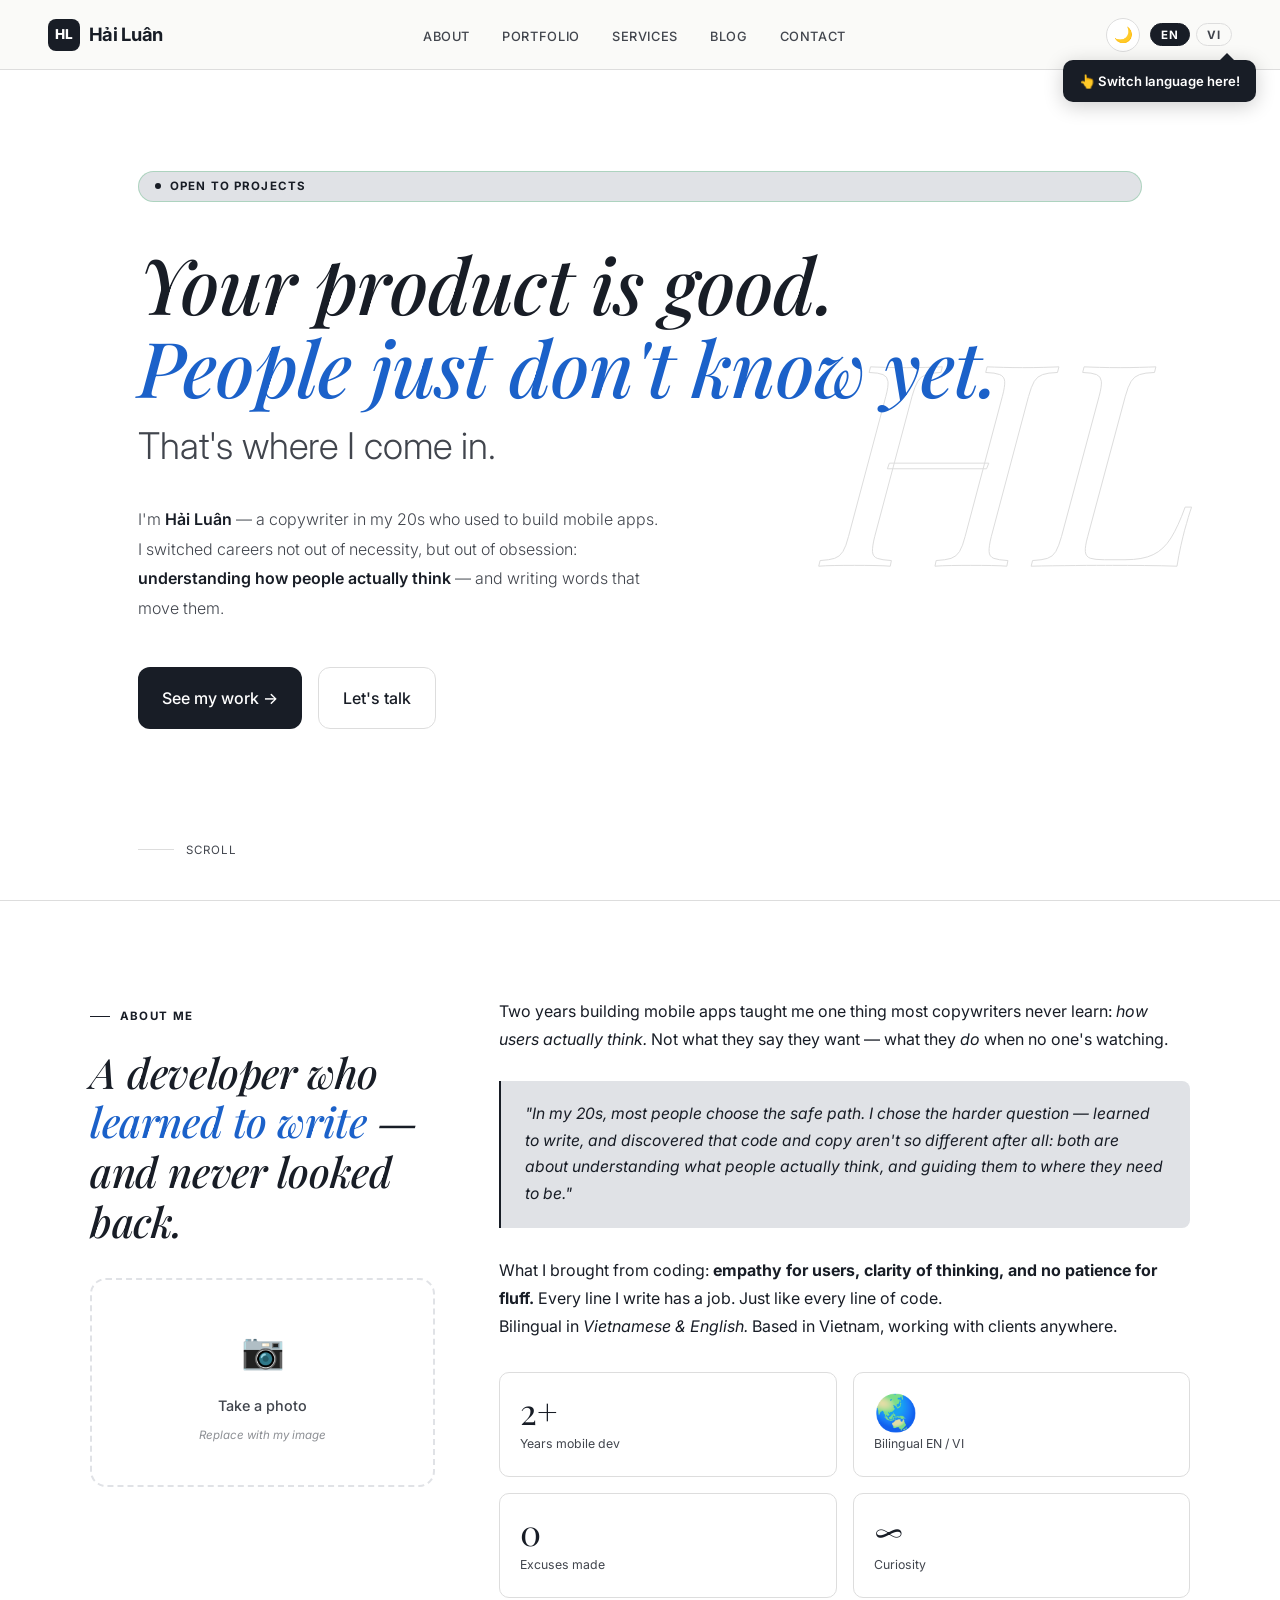
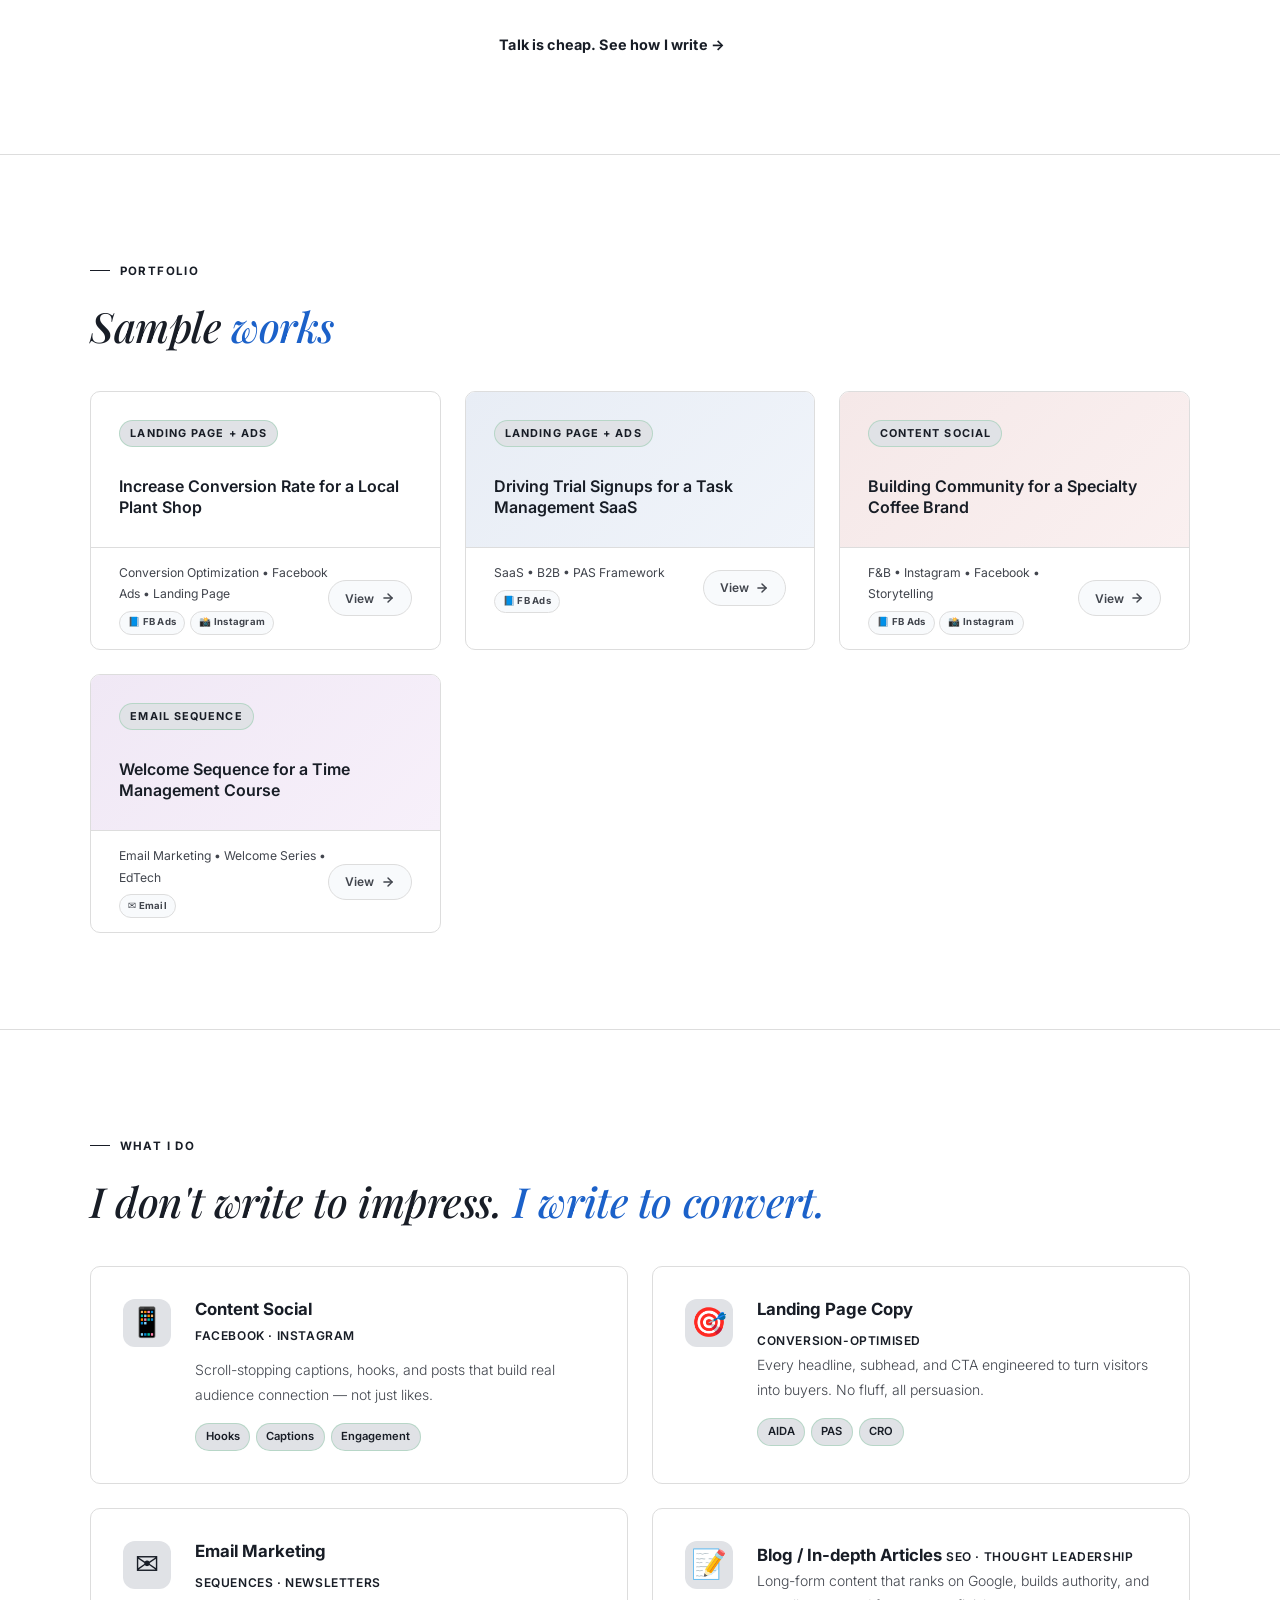
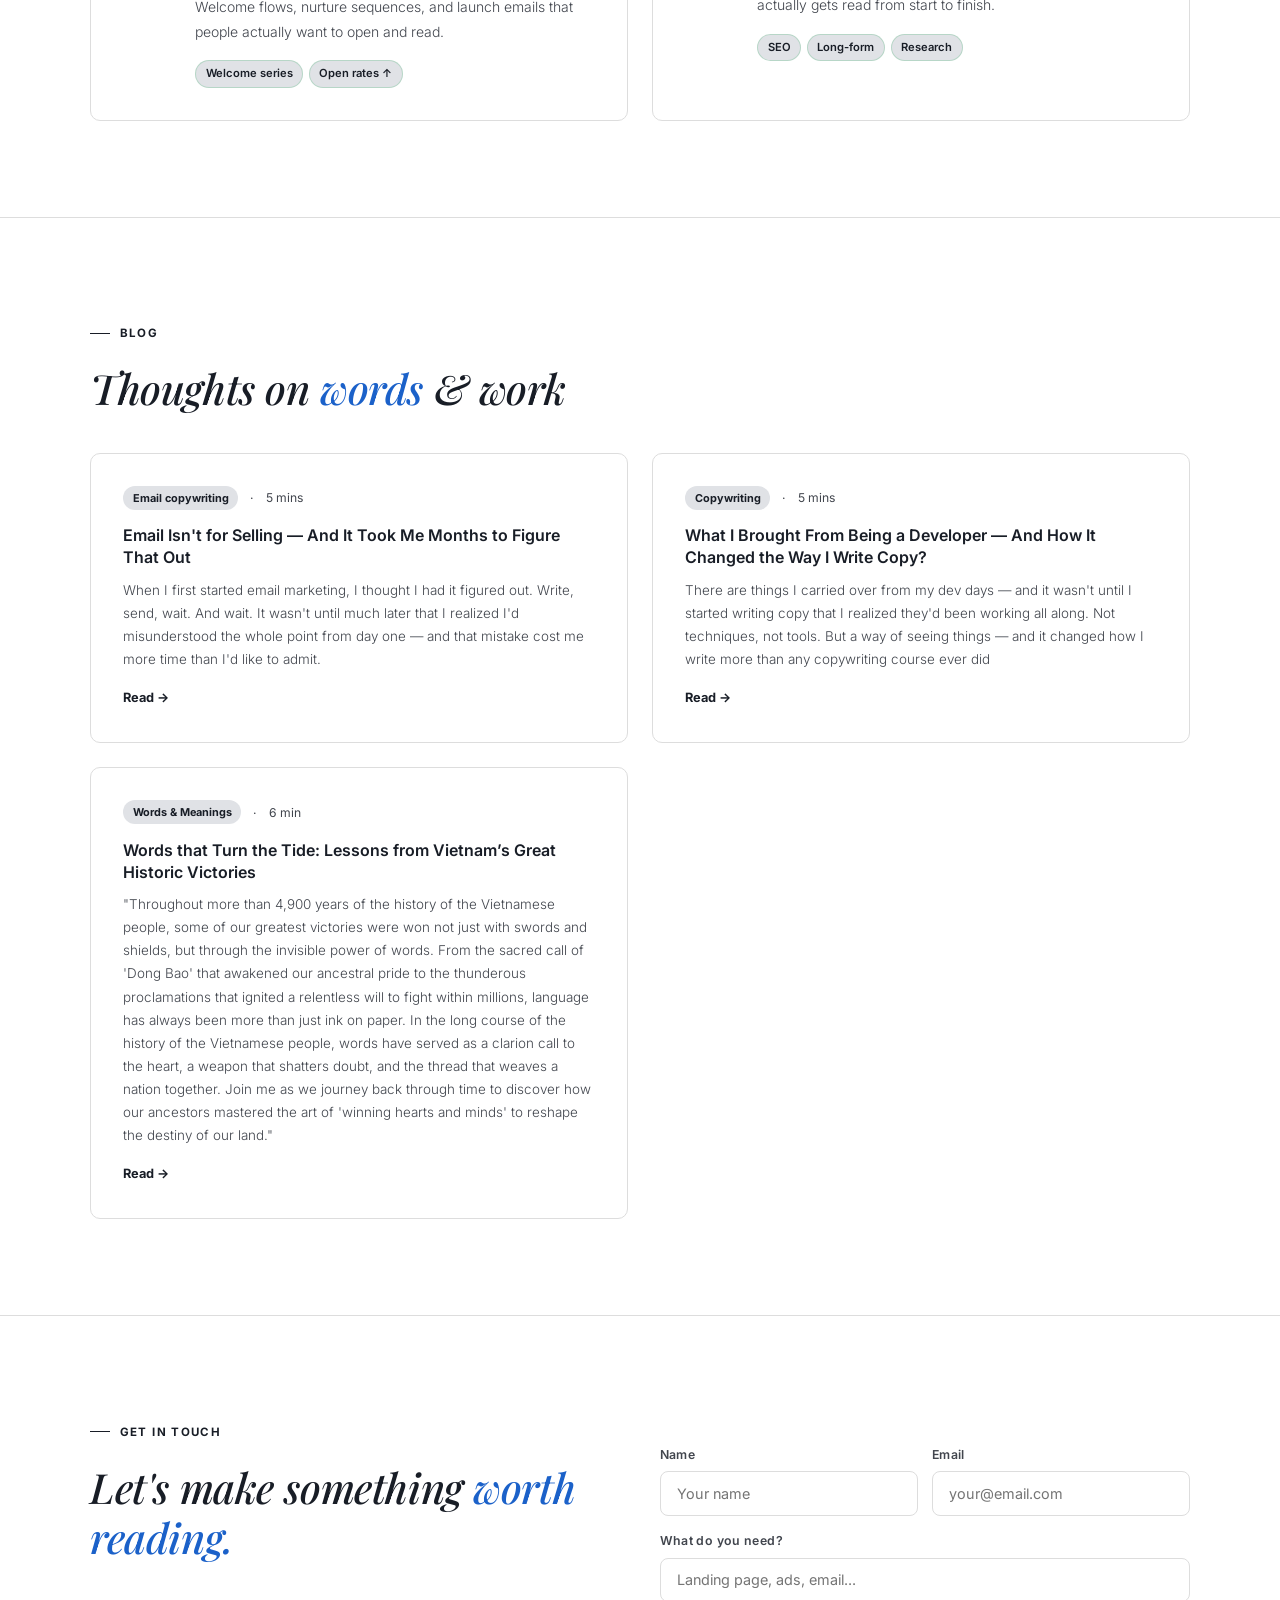
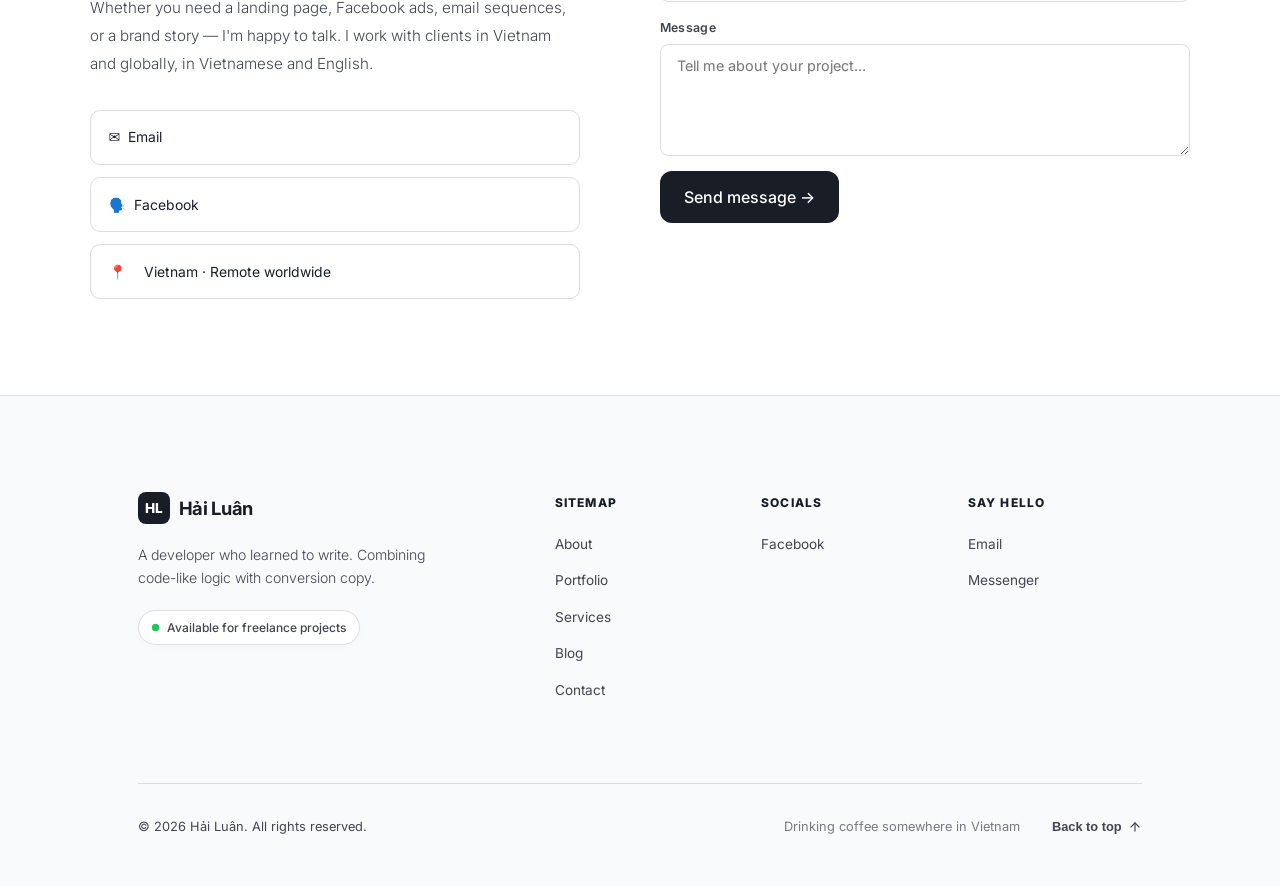
==== commit 3b7414c3: "refactor: remove static blog cards for dynamic injection, update contact links, and refresh footer c" ====
--- a/index.html
+++ b/index.html
@@ -293,51 +293,7 @@
         <span data-vi-b>Suy nghĩ về <span class="accent">nghề &amp; câu chữ</span></span>
       </h2>
       <div class="blog-grid">
-        <div class="blog-card reveal">
-          <div class="blog-meta"><span class="blog-cat">Copywriting</span><span>·</span><span data-en>5 min</span><span
-              data-vi>5 phút</span></div>
-          <div class="blog-title"><span data-en>Why ex-developers make surprisingly good copywriters</span><span
-              data-vi>Tại sao lập trình viên lại viết copy tốt hơn bạn nghĩ</span></div>
-          <p class="blog-excerpt" data-en-b>We think in user flows and edge cases. Turns out, that's exactly what great
-            copy does — it moves someone from A to B without friction.</p>
-          <p class="blog-excerpt" data-vi-b>Chúng ta nghĩ theo luồng người dùng và các trường hợp ngoại lệ. Hóa ra đó
-            chính xác là những gì copy tốt làm — đưa người đọc từ A đến B mà không có rào cản.</p>
-          <a href="#" class="blog-read"><span data-en>Read →</span><span data-vi>Đọc →</span></a>
-        </div>
-        <div class="blog-card reveal">
-          <div class="blog-meta"><span class="blog-cat" data-en>Career</span><span class="blog-cat" data-vi>Nghề
-              nghiệp</span><span>·</span><span data-en>7 min</span><span data-vi>7 phút</span></div>
-          <div class="blog-title"><span data-en>From dev to copywriter: why I made the switch (and why it
-              worked)</span><span data-vi>Từ dev sang copywriter: tại sao mình chuyển — và tại sao nó hiệu quả</span>
-          </div>
-          <p class="blog-excerpt" data-en-b>I walked away from mobile development at the height of my momentum. Here's
-            the real reason — and what I learned about switching careers in your 20s.</p>
-          <p class="blog-excerpt" data-vi-b>Mình rời bỏ mobile dev đúng lúc đang lên. Đây là lý do thật sự — và những gì
-            mình học được về việc chuyển hướng khi còn ở tuổi 20s.</p>
-          <a href="#" class="blog-read"><span data-en>Read →</span><span data-vi>Đọc →</span></a>
-        </div>
-        <div class="blog-card reveal">
-          <div class="blog-meta"><span class="blog-cat" data-en>Tips</span><span class="blog-cat" data-vi>Mẹo
-              hay</span><span>·</span><span data-en>4 min</span><span data-vi>4 phút</span></div>
-          <div class="blog-title"><span data-en>The one formula I use for every headline</span><span data-vi>Công thức
-              duy nhất mình dùng cho mọi headline</span></div>
-          <p class="blog-excerpt" data-en-b>Forget AIDA, PAS, and all the acronyms. There's one frame that makes any
-            headline instantly sharper — and it takes 60 seconds.</p>
-          <p class="blog-excerpt" data-vi-b>Quên AIDA, PAS đi. Có một khung đơn giản giúp bất kỳ headline nào sắc ngay
-            lập tức — và chỉ mất 60 giây để áp dụng.</p>
-          <a href="#" class="blog-read"><span data-en>Read →</span><span data-vi>Đọc →</span></a>
-        </div>
-        <div class="blog-card reveal">
-          <div class="blog-meta"><span class="blog-cat">Tech + Copy</span><span>·</span><span data-en>6 min</span><span
-              data-vi>6 phút</span></div>
-          <div class="blog-title"><span data-en>How to write about tech without sounding like a manual</span><span
-              data-vi>Viết về sản phẩm tech mà không nghe như đọc hướng dẫn sử dụng</span></div>
-          <p class="blog-excerpt" data-en-b>Tech teams are too close to the product to explain it simply. Here's how to
-            find the human story inside the feature list.</p>
-          <p class="blog-excerpt" data-vi-b>Đội tech quá gần sản phẩm để giải thích nó đơn giản. Đây là cách tìm câu
-            chuyện con người bên trong danh sách tính năng.</p>
-          <a href="#" class="blog-read"><span data-en>Read →</span><span data-vi>Đọc →</span></a>
-        </div>
+        <!-- JS injects blog-cards here -->
       </div>
     </div>
   </section>
@@ -358,8 +314,7 @@
         <p data-vi-b>Dù bạn cần landing page, quảng cáo Facebook, chuỗi email hay câu chuyện thương hiệu — mình luôn sẵn
           sàng nói chuyện. Làm việc với khách hàng trong và ngoài nước, bằng tiếng Việt và tiếng Anh.</p>
         <div class="contact-items">
-          <a href="/cdn-cgi/l/email-protection#671f1f1f27000a060e0b4904080a" class="contact-item">✉️&nbsp; <span
-              class="__cf_email__" data-cfemail="3d4545457d5a505c5451135e5250">[email&#160;protected]</span></a>
+          <a href="https://mail.google.com/mail/?view=cm&fs=1&to=nguyenhailuan609@gmail.com" target="_blank" class="contact-item">✉️&nbsp; Email</a>
           <a href="https://www.facebook.com/" class="contact-item">🗣️&nbsp; Facebook</a>
           <a href="#" class="contact-item">📍&nbsp;<span data-en>Vietnam · Remote worldwide</span><span data-vi>Việt Nam
               · Remote toàn cầu</span></a>
@@ -429,24 +384,21 @@
           </div>
           <div class="fl-col">
             <div class="fl-title"><span data-en>Socials</span><span data-vi>Kết nối</span></div>
-            <a href="https://linkedin.com" target="_blank">LinkedIn</a>
             <a href="https://www.facebook.com/" target="_blank">Facebook</a>
-            <a href="https://instagram.com" target="_blank">Instagram</a>
           </div>
           <div class="fl-col">
             <div class="fl-title"><span data-en>Say Hello</span><span data-vi>Trò chuyện</span></div>
-            <a href="mailto:contact@hailuan.dev">contact@hailuan.dev</a>
+            <a href="https://mail.google.com/mail/?view=cm&fs=1&to=nguyenhailuan609@gmail.com" target="_blank">Email</a>
             <a href="https://m.me/" target="_blank">Messenger</a>
           </div>
         </div>
       </div>
 
       <div class="footer-bottom">
-        <span class="footer-copy">© 2026 Hải Luân. <span data-en>All rights reserved.</span><span data-vi>Bản quyền
-            thuộc về Hải Luân.</span></span>
+        <span class="footer-copy">© 2026 Hải Luân. <span data-en>All rights reserved.</span></span>
         <div class="footer-meta-links">
-          <span class="footer-meta-item" data-en>Built with premium design</span>
-          <span class="footer-meta-item" data-vi>Thiết kế tinh tế & tối giản</span>
+          <span class="footer-meta-item" data-en>Drinking coffee somewhere in Vietnam</span>
+          <span class="footer-meta-item" data-vi>Đang uống cà phê đâu đó tại Việt Nam</span>
           <button class="back-to-top" onclick="window.scrollTo({top: 0, behavior: 'smooth'})" aria-label="Scroll to top"
             title="Cuộn lên đầu trang">
             <span data-en>Back to top</span><span data-vi>Lên đầu trang</span>
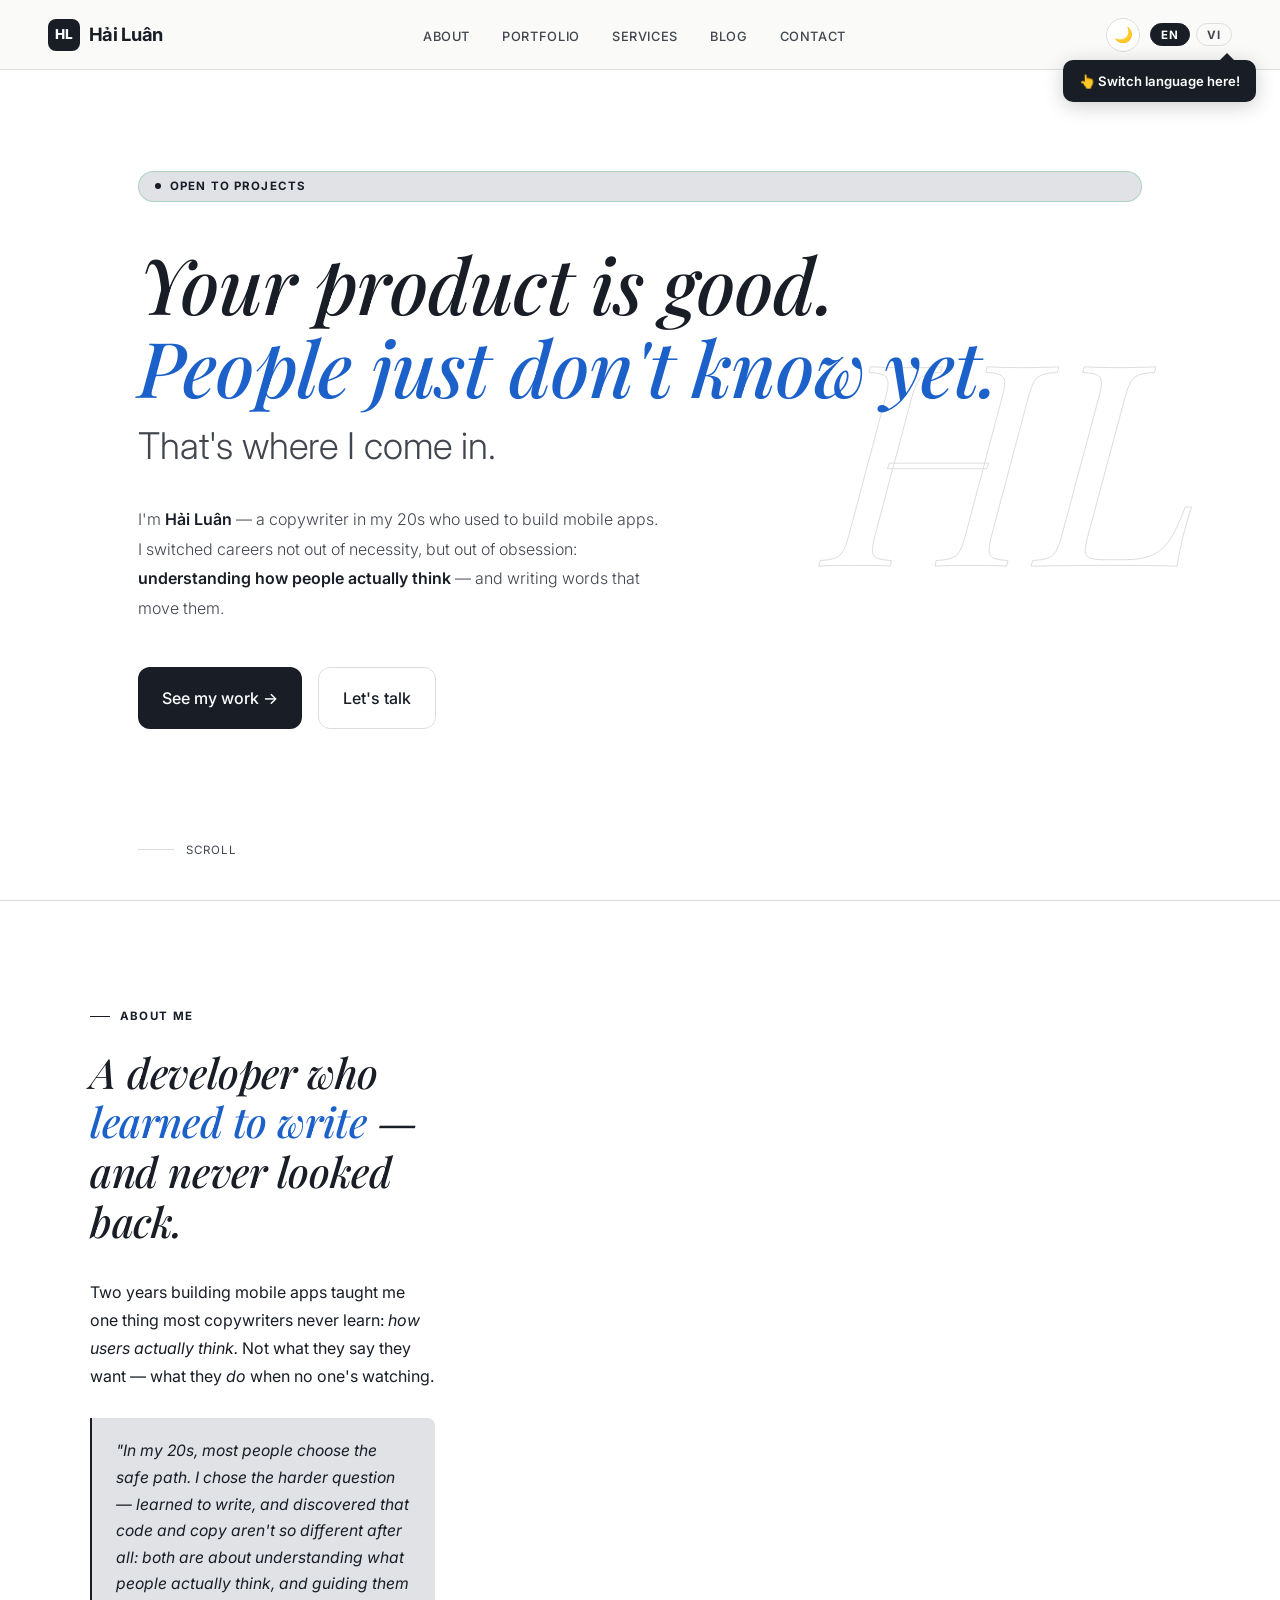
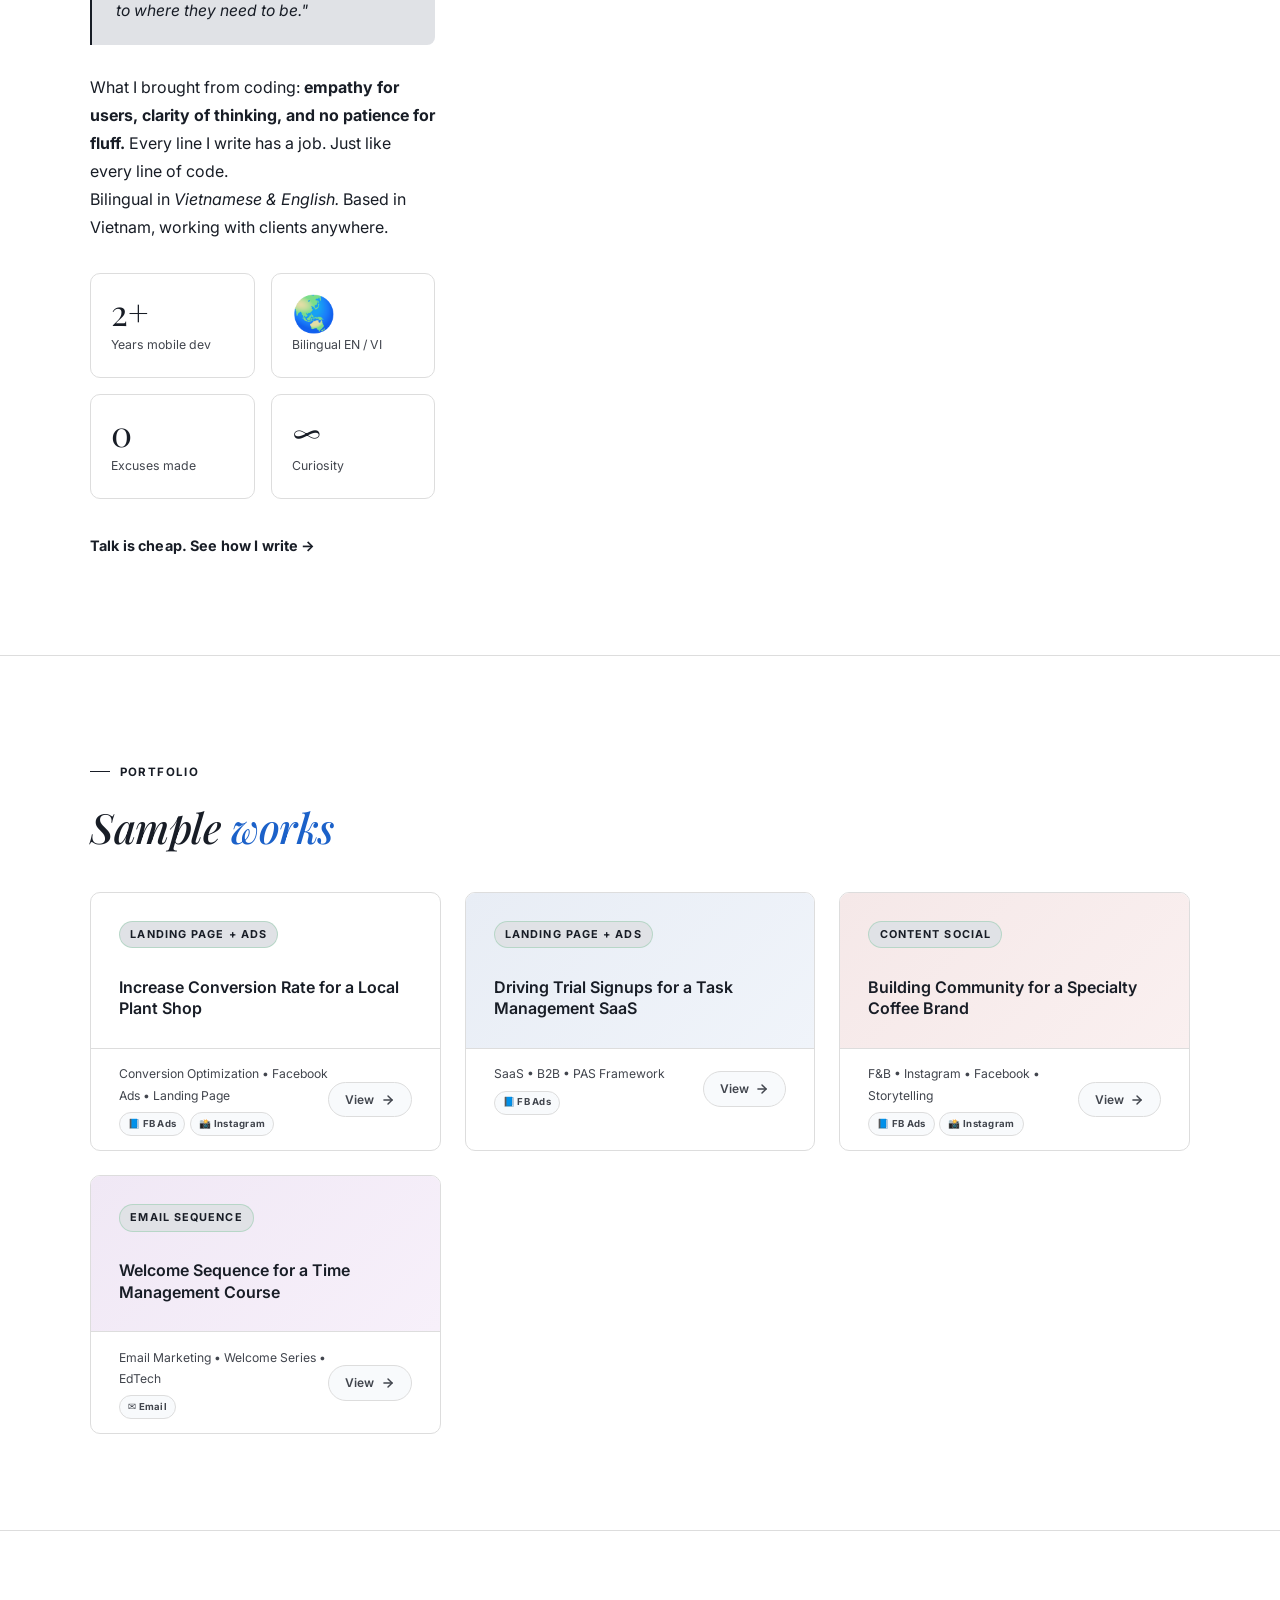
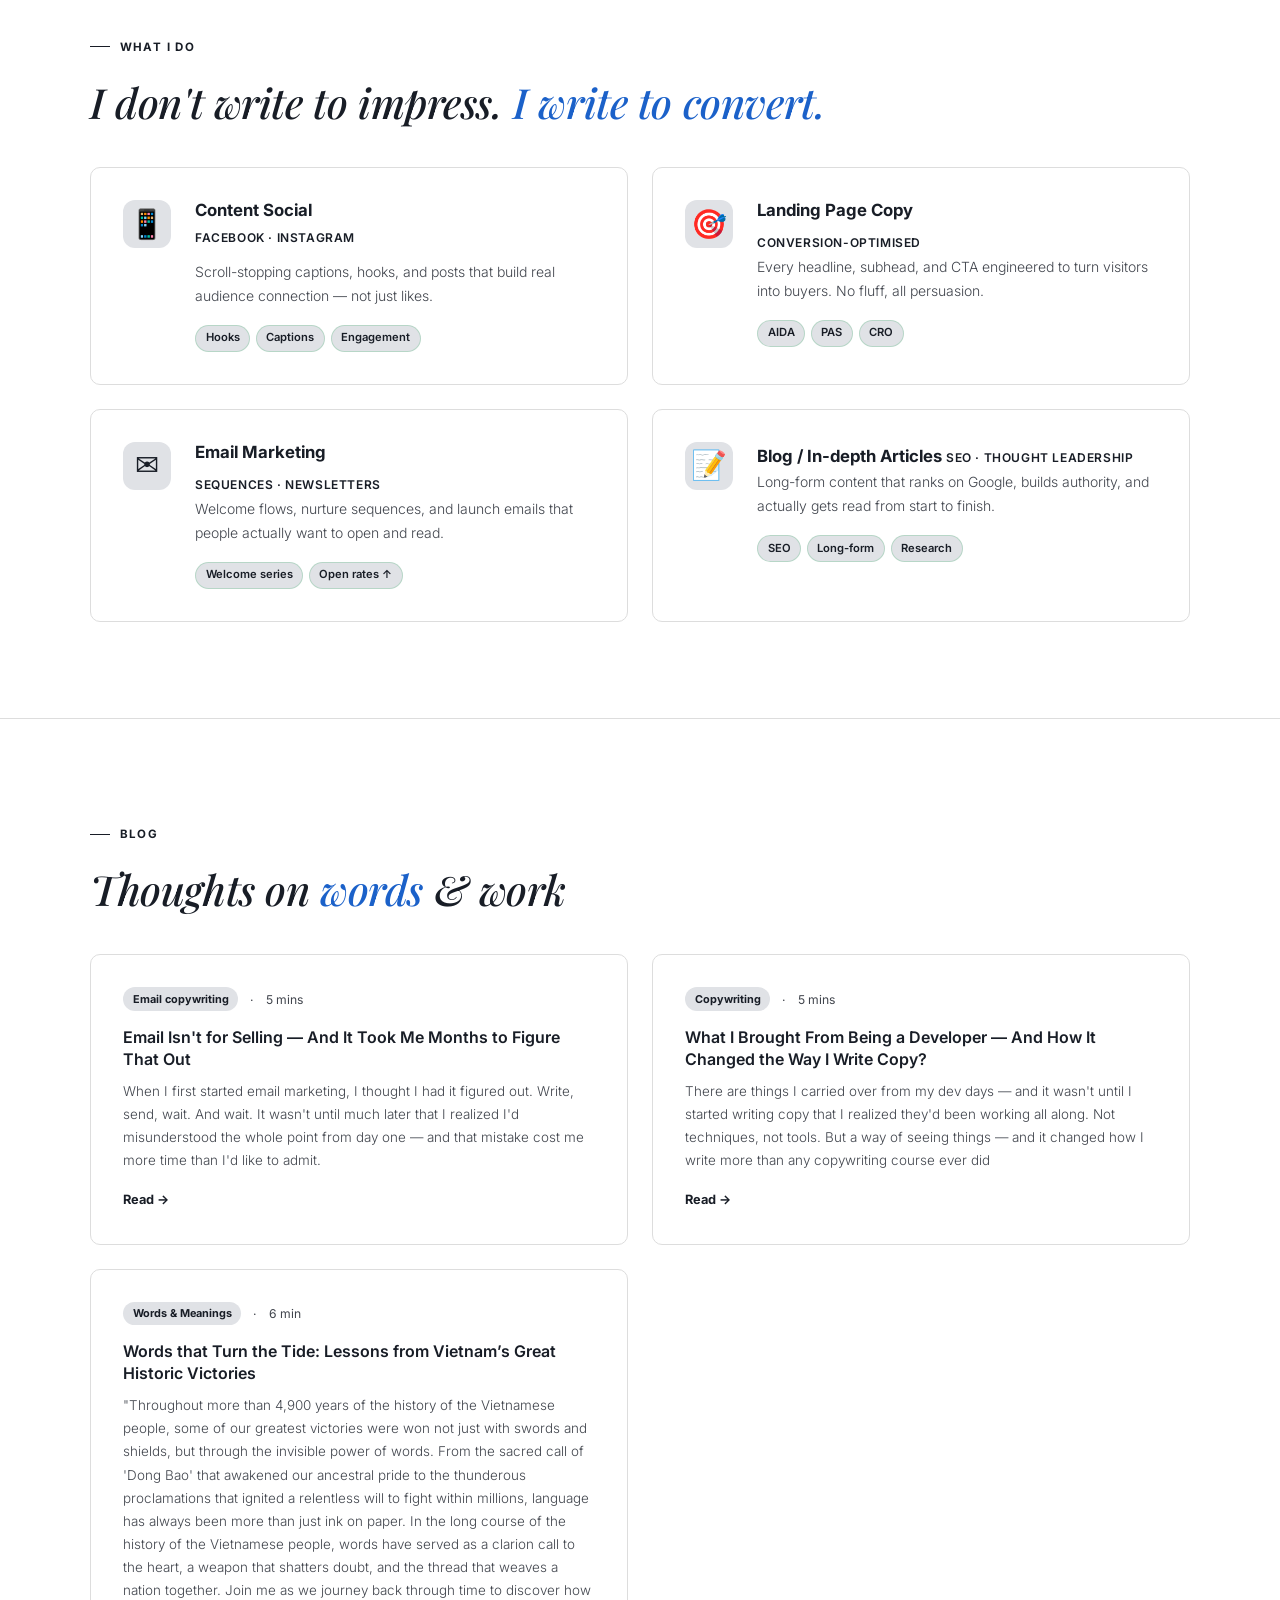
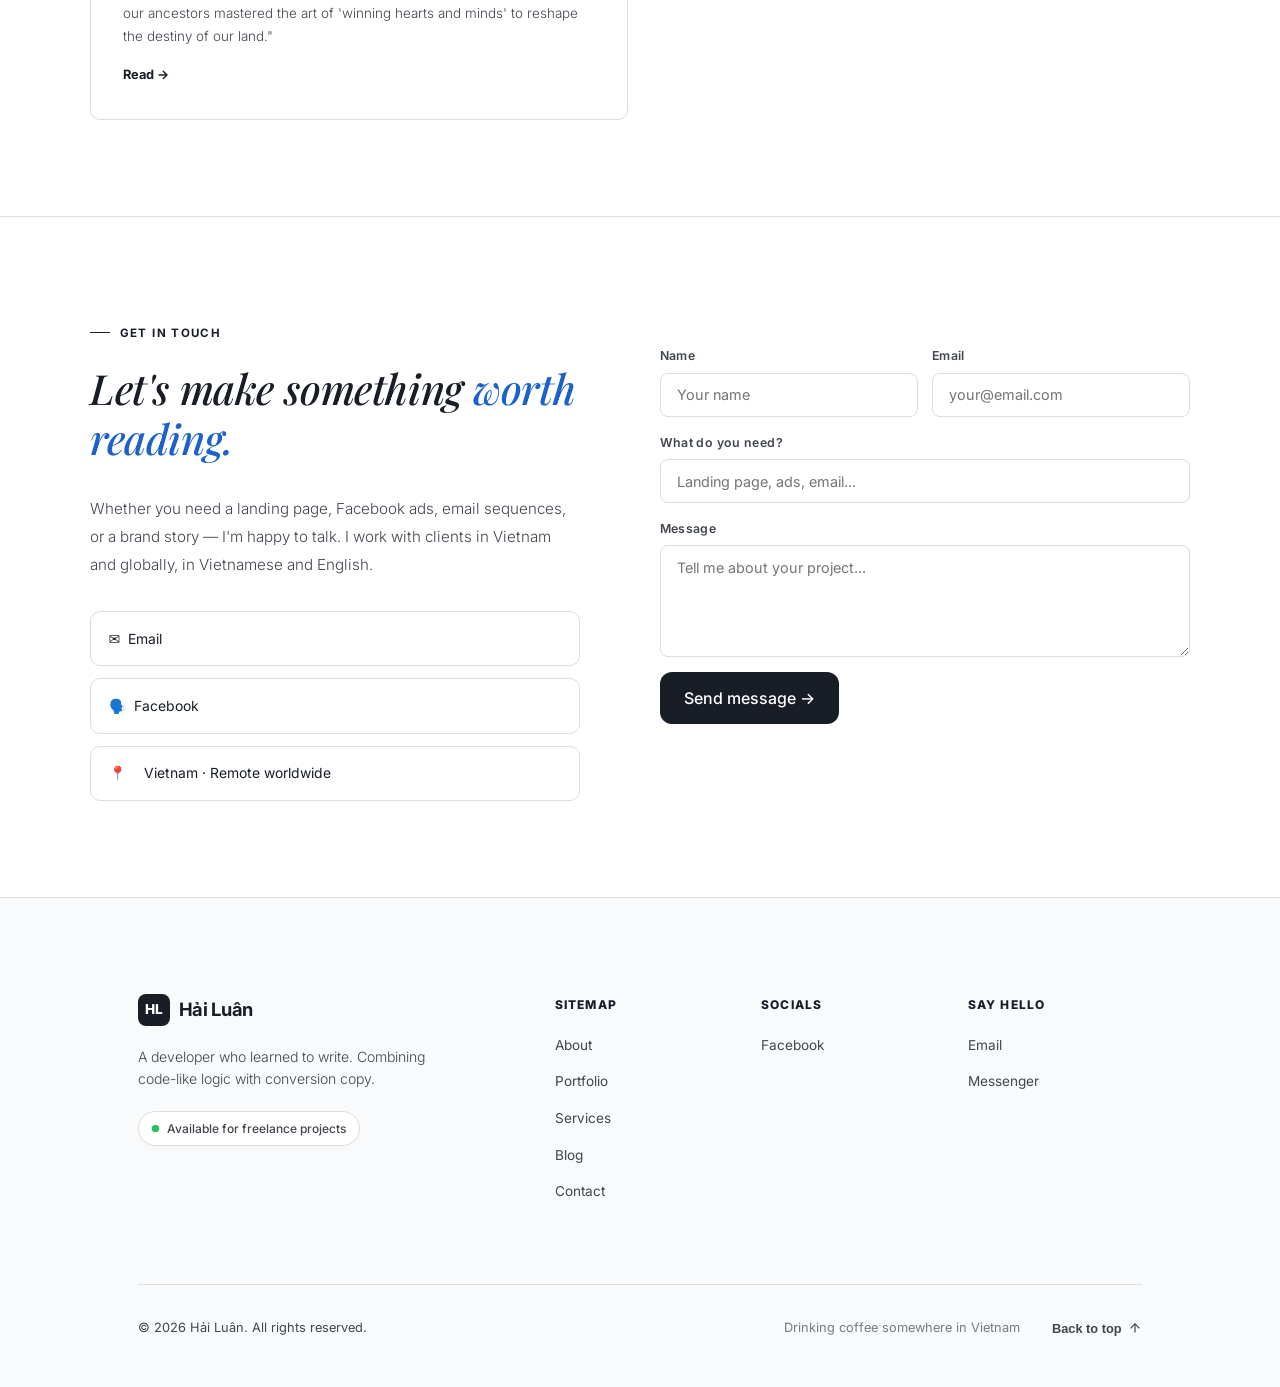
==== commit f19da2a3: "comment photo" ====
--- a/index.html
+++ b/index.html
@@ -98,7 +98,7 @@
             hối hận.</span></h2>
 
         <!-- Photo placeholder — replace img src when ready -->
-        <div class="about-photo-wrap">
+        <!-- <div class="about-photo-wrap">
           <div class="about-photo-placeholder">
             <div class="photo-icon">📷</div>
             <p data-en>Take a photo</p>
@@ -107,58 +107,60 @@
             <span class="photo-hint" data-vi>Thay bằng ảnh của tui</span>
           </div>
         </div>
-      </div>
-
-      <div class="about-right reveal" style="transition-delay: 0.15s;">
-        <p data-en-b>Two years building mobile apps taught me one thing most copywriters never learn: <em>how users
-            actually think.</em> Not what they say they want — what they <em>do</em> when no one's watching.</p>
-        <p data-vi-b>Hai năm viết code mobile dạy mình một điều mà hầu hết copywriter không có: <em>hiểu người dùng thật
-            sự nghĩ gì.</em> Không phải điều họ nói — mà điều họ <em>làm</em> khi không ai nhìn.</p>
-        <div class="pull-quote" data-en-b>"In my 20s, most people choose the safe path. I chose the harder question —
-          learned to write, and discovered that code and copy aren't so different after all: both are about
-          understanding what people actually think, and guiding them to where they need to be."</div>
-        <div class="pull-quote" data-vi-b>"Ở tuổi 20s, người ta thường chọn con đường an toàn. Mình chọn câu hỏi khó hơn
-          — học viết, và phát hiện ra rằng code với copy không khác nhau như mình nghĩ: cả hai đều về việc hiểu người
-          dùng nghĩ gì, và đưa họ đến nơi họ cần đến."</div>
-        <p data-en-b>What I brought from coding: <strong>empathy for users, clarity of thinking, and no patience for
-            fluff.</strong> Every line I write has a job. Just like every line of code.</p>
-        <p data-vi-b>Thứ mình mang từ coding sang: <strong>đồng cảm với người dùng, tư duy rõ ràng, và không chịu được
-            sự vô nghĩa.</strong> Mỗi câu mình viết đều có nhiệm vụ. Giống như mỗi dòng code.</p>
-        <p data-en-b>Bilingual in <em>Vietnamese &amp; English.</em> Based in Vietnam, working with clients anywhere.
-        </p>
-        <p data-vi-b>Song ngữ <em>Việt &amp; Anh.</em> Đang ở Việt Nam, làm việc với khách hàng khắp nơi.</p>
-
-        <div class="stat-row">
-          <div class="stat-box reveal">
-            <div class="stat-n">2+</div>
-            <div class="stat-l" data-en>Years mobile dev</div>
-            <div class="stat-l" data-vi>Năm làm mobile dev</div>
-          </div>
-          <div class="stat-box reveal">
-            <div class="stat-n">🌏</div>
-            <div class="stat-l" data-en>Bilingual EN / VI</div>
-            <div class="stat-l" data-vi>Song ngữ Anh / Việt</div>
-          </div>
-          <div class="stat-box reveal">
-            <div class="stat-n">0</div>
-            <div class="stat-l" data-en>Excuses made</div>
-            <div class="stat-l" data-vi>Lý do bỏ cuộc</div>
-          </div>
-          <div class="stat-box reveal">
-            <div class="stat-n">∞</div>
-            <div class="stat-l" data-en>Curiosity</div>
-            <div class="stat-l" data-vi>Sự tò mò</div>
-          </div>
-        </div>
-
-        <div class="about-cta">
-          <a href="#portfolio" class="about-cta-link">
-            <span data-en>Talk is cheap. See how I write →</span>
-            <span data-vi>Nói thì dễ. Xem mình viết gì đi →</span>
-          </a>
-        </div>
-      </div>
-    </div>
+      </div> -->
+
+        <div class="about-right reveal" style="transition-delay: 0.15s;">
+          <p data-en-b>Two years building mobile apps taught me one thing most copywriters never learn: <em>how users
+              actually think.</em> Not what they say they want — what they <em>do</em> when no one's watching.</p>
+          <p data-vi-b>Hai năm viết code mobile dạy mình một điều mà hầu hết copywriter không có: <em>hiểu người dùng
+              thật
+              sự nghĩ gì.</em> Không phải điều họ nói — mà điều họ <em>làm</em> khi không ai nhìn.</p>
+          <div class="pull-quote" data-en-b>"In my 20s, most people choose the safe path. I chose the harder question —
+            learned to write, and discovered that code and copy aren't so different after all: both are about
+            understanding what people actually think, and guiding them to where they need to be."</div>
+          <div class="pull-quote" data-vi-b>"Ở tuổi 20s, người ta thường chọn con đường an toàn. Mình chọn câu hỏi khó
+            hơn
+            — học viết, và phát hiện ra rằng code với copy không khác nhau như mình nghĩ: cả hai đều về việc hiểu người
+            dùng nghĩ gì, và đưa họ đến nơi họ cần đến."</div>
+          <p data-en-b>What I brought from coding: <strong>empathy for users, clarity of thinking, and no patience for
+              fluff.</strong> Every line I write has a job. Just like every line of code.</p>
+          <p data-vi-b>Thứ mình mang từ coding sang: <strong>đồng cảm với người dùng, tư duy rõ ràng, và không chịu được
+              sự vô nghĩa.</strong> Mỗi câu mình viết đều có nhiệm vụ. Giống như mỗi dòng code.</p>
+          <p data-en-b>Bilingual in <em>Vietnamese &amp; English.</em> Based in Vietnam, working with clients anywhere.
+          </p>
+          <p data-vi-b>Song ngữ <em>Việt &amp; Anh.</em> Đang ở Việt Nam, làm việc với khách hàng khắp nơi.</p>
+
+          <div class="stat-row">
+            <div class="stat-box reveal">
+              <div class="stat-n">2+</div>
+              <div class="stat-l" data-en>Years mobile dev</div>
+              <div class="stat-l" data-vi>Năm làm mobile dev</div>
+            </div>
+            <div class="stat-box reveal">
+              <div class="stat-n">🌏</div>
+              <div class="stat-l" data-en>Bilingual EN / VI</div>
+              <div class="stat-l" data-vi>Song ngữ Anh / Việt</div>
+            </div>
+            <div class="stat-box reveal">
+              <div class="stat-n">0</div>
+              <div class="stat-l" data-en>Excuses made</div>
+              <div class="stat-l" data-vi>Lý do bỏ cuộc</div>
+            </div>
+            <div class="stat-box reveal">
+              <div class="stat-n">∞</div>
+              <div class="stat-l" data-en>Curiosity</div>
+              <div class="stat-l" data-vi>Sự tò mò</div>
+            </div>
+          </div>
+
+          <div class="about-cta">
+            <a href="#portfolio" class="about-cta-link">
+              <span data-en>Talk is cheap. See how I write →</span>
+              <span data-vi>Nói thì dễ. Xem mình viết gì đi →</span>
+            </a>
+          </div>
+        </div>
+      </div>
   </section>
 
   <hr class="div">
@@ -314,7 +316,8 @@
         <p data-vi-b>Dù bạn cần landing page, quảng cáo Facebook, chuỗi email hay câu chuyện thương hiệu — mình luôn sẵn
           sàng nói chuyện. Làm việc với khách hàng trong và ngoài nước, bằng tiếng Việt và tiếng Anh.</p>
         <div class="contact-items">
-          <a href="https://mail.google.com/mail/?view=cm&fs=1&to=nguyenhailuan609@gmail.com" target="_blank" class="contact-item">✉️&nbsp; Email</a>
+          <a href="https://mail.google.com/mail/?view=cm&fs=1&to=nguyenhailuan609@gmail.com" target="_blank"
+            class="contact-item">✉️&nbsp; Email</a>
           <a href="https://www.facebook.com/" class="contact-item">🗣️&nbsp; Facebook</a>
           <a href="#" class="contact-item">📍&nbsp;<span data-en>Vietnam · Remote worldwide</span><span data-vi>Việt Nam
               · Remote toàn cầu</span></a>
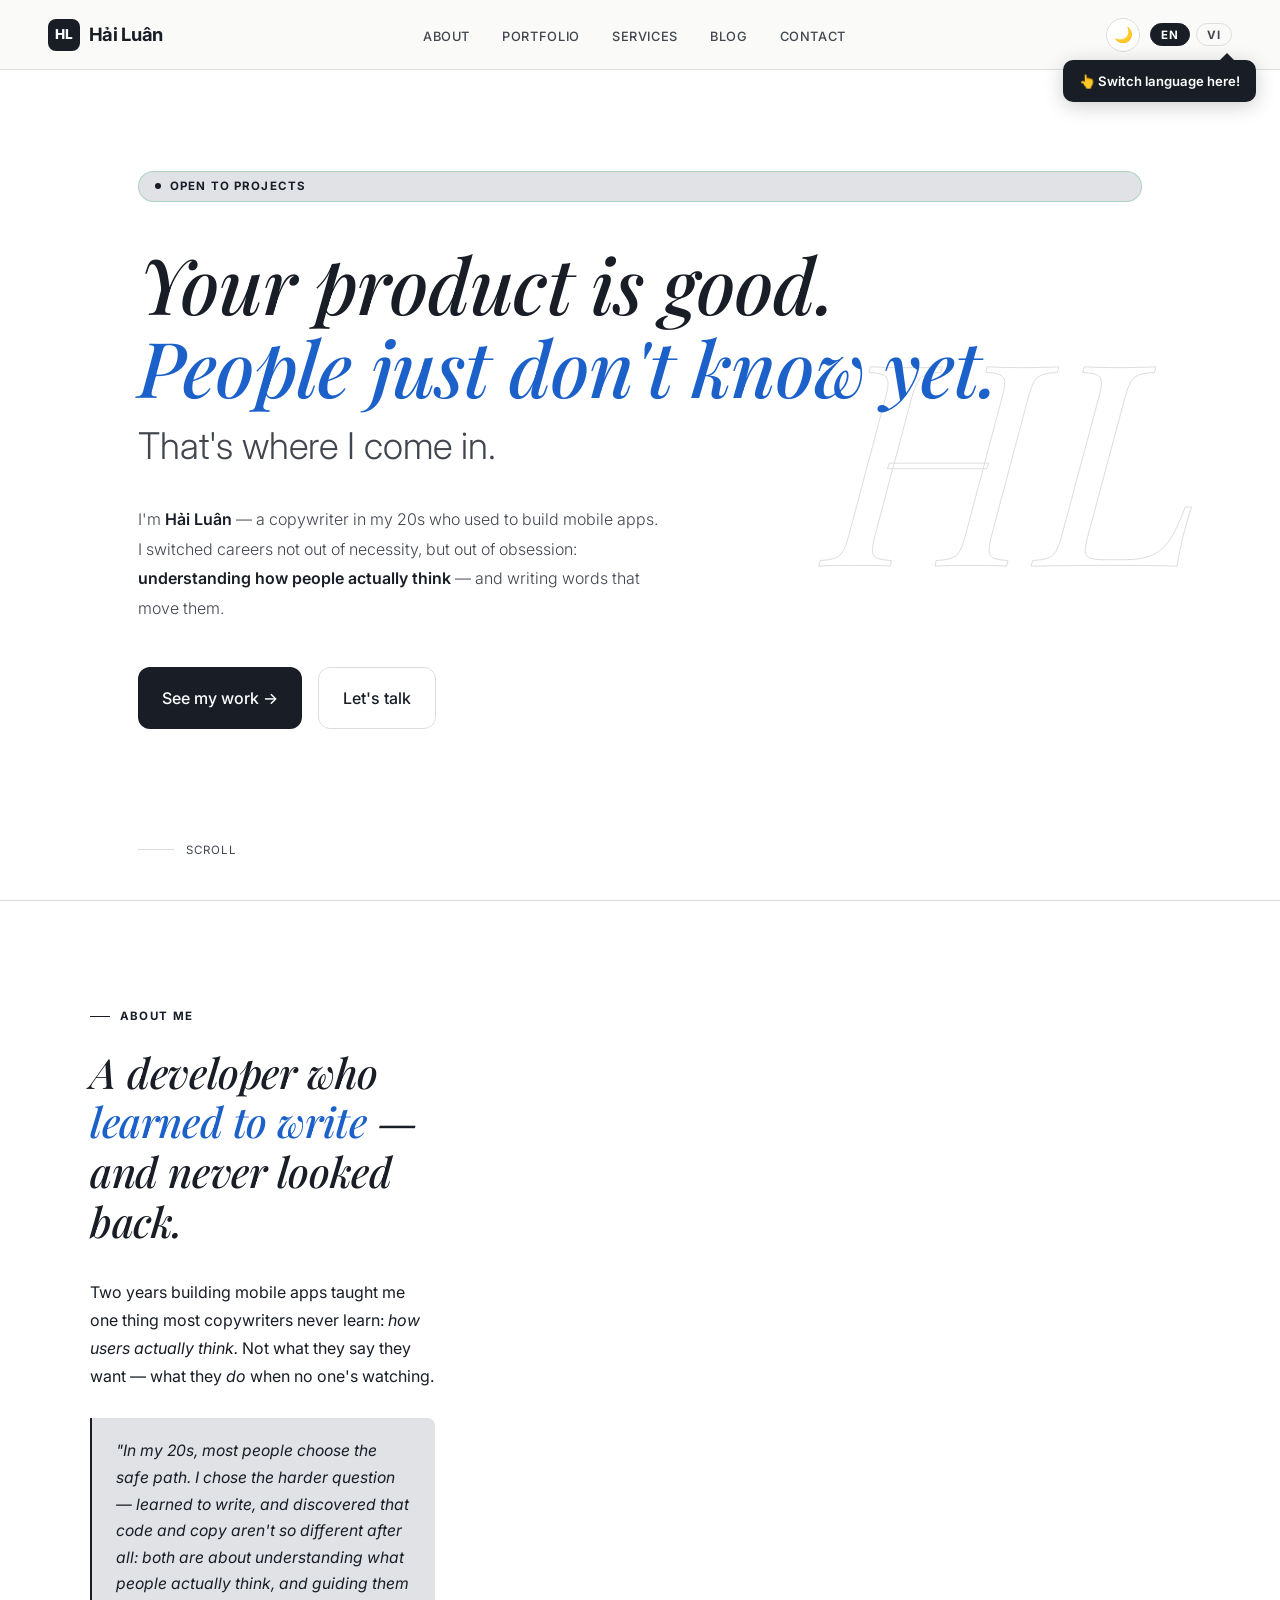
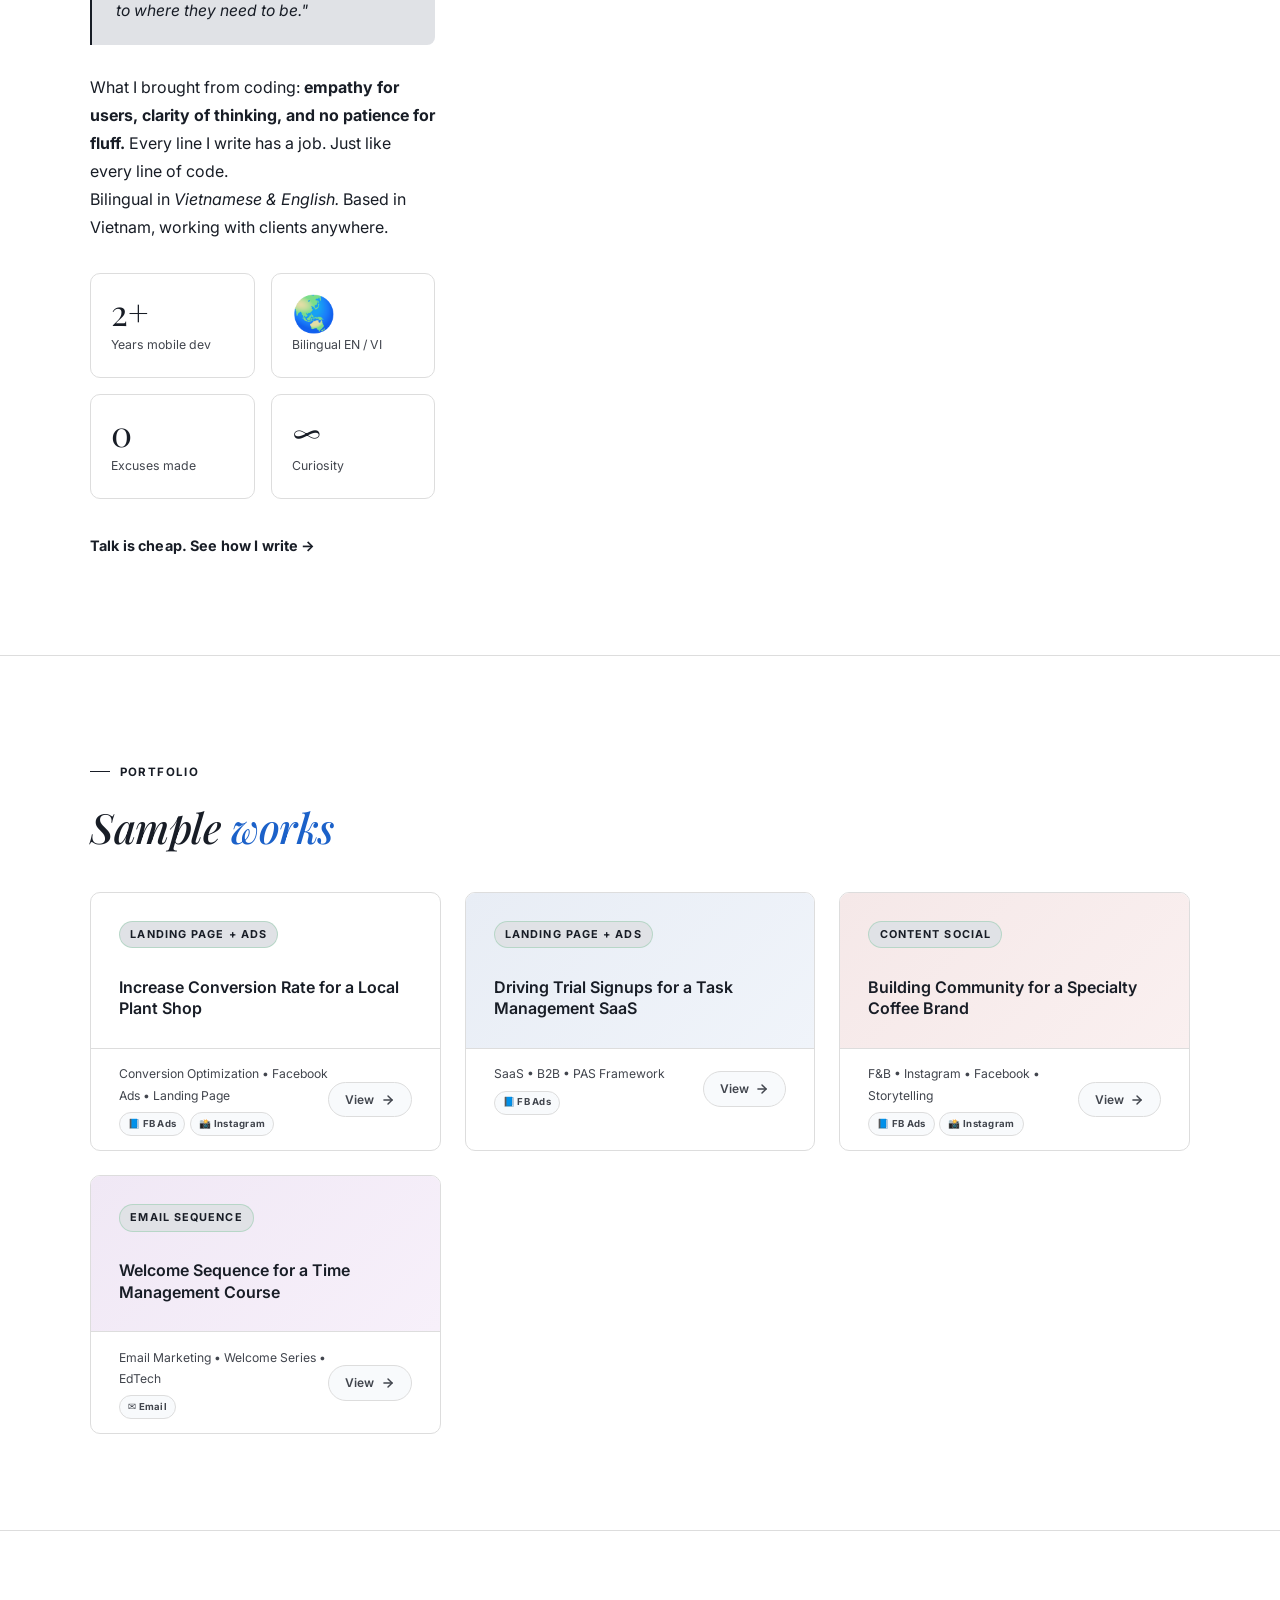
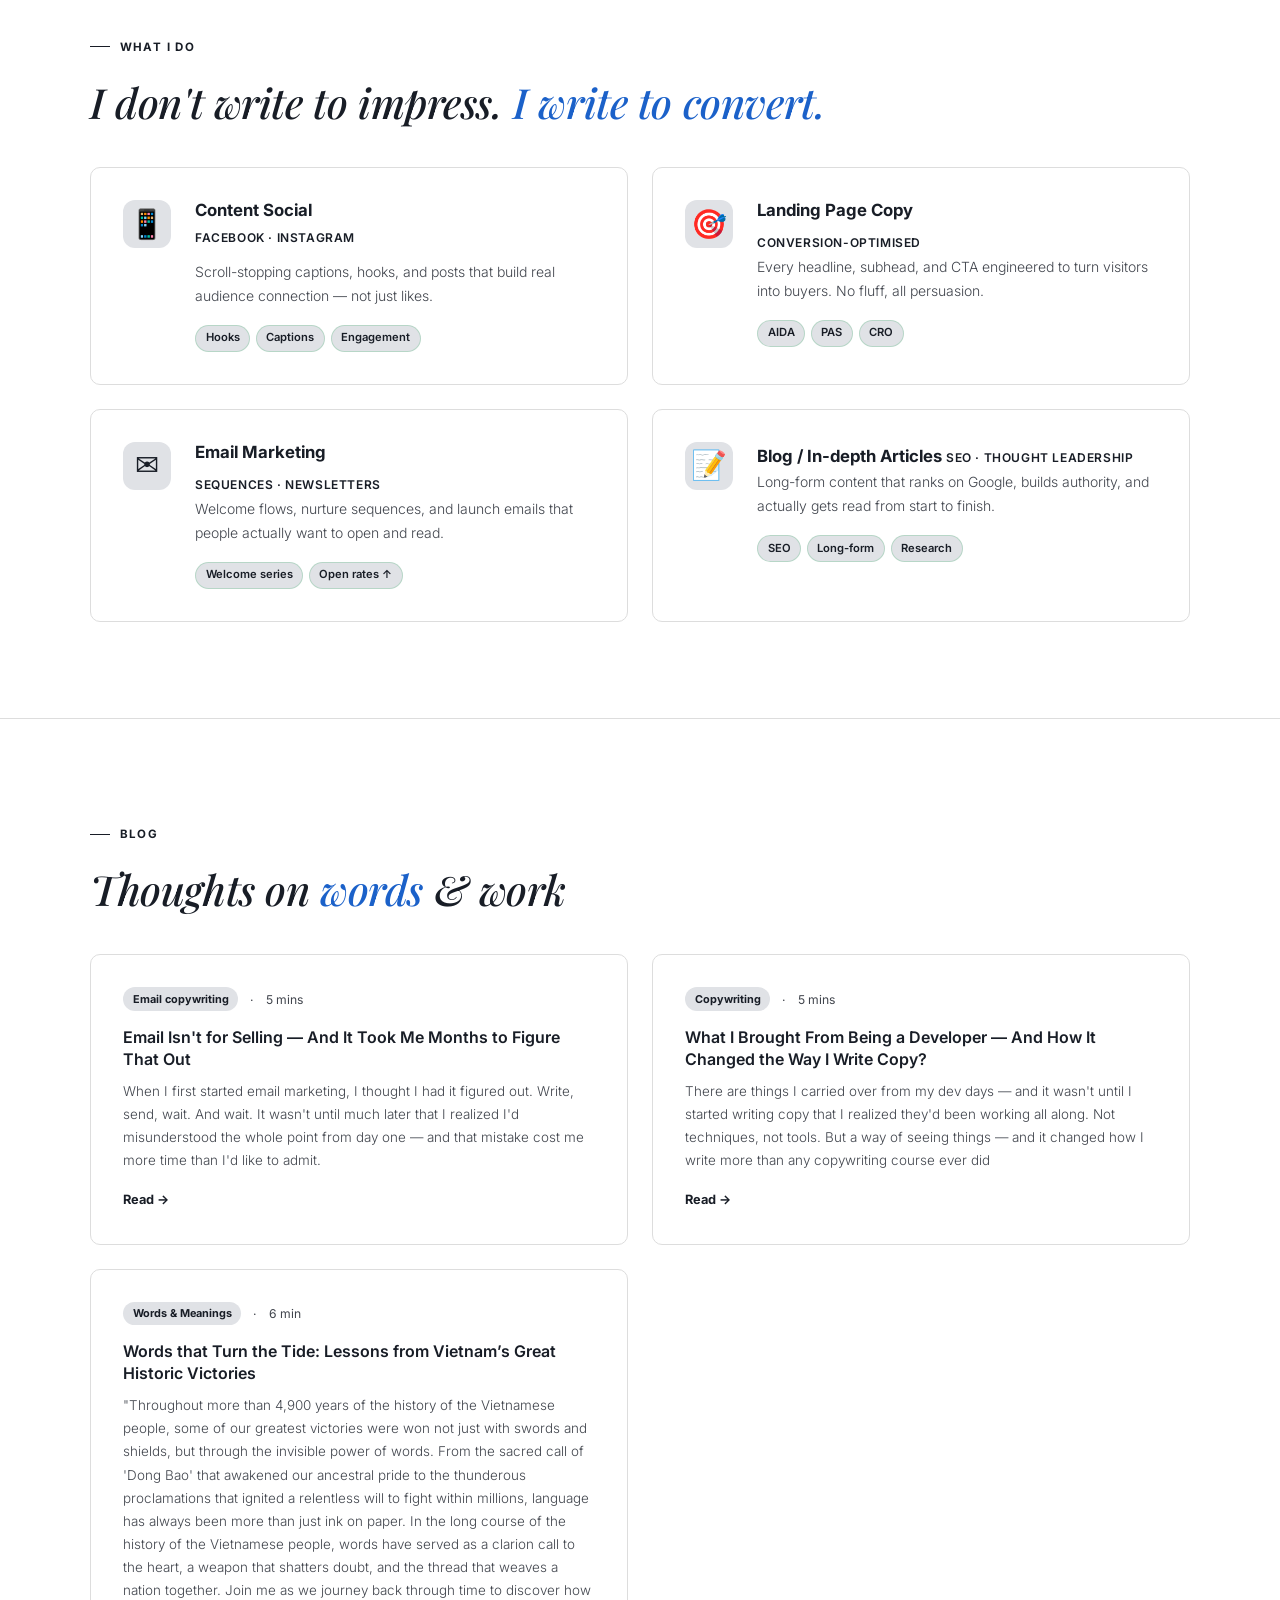
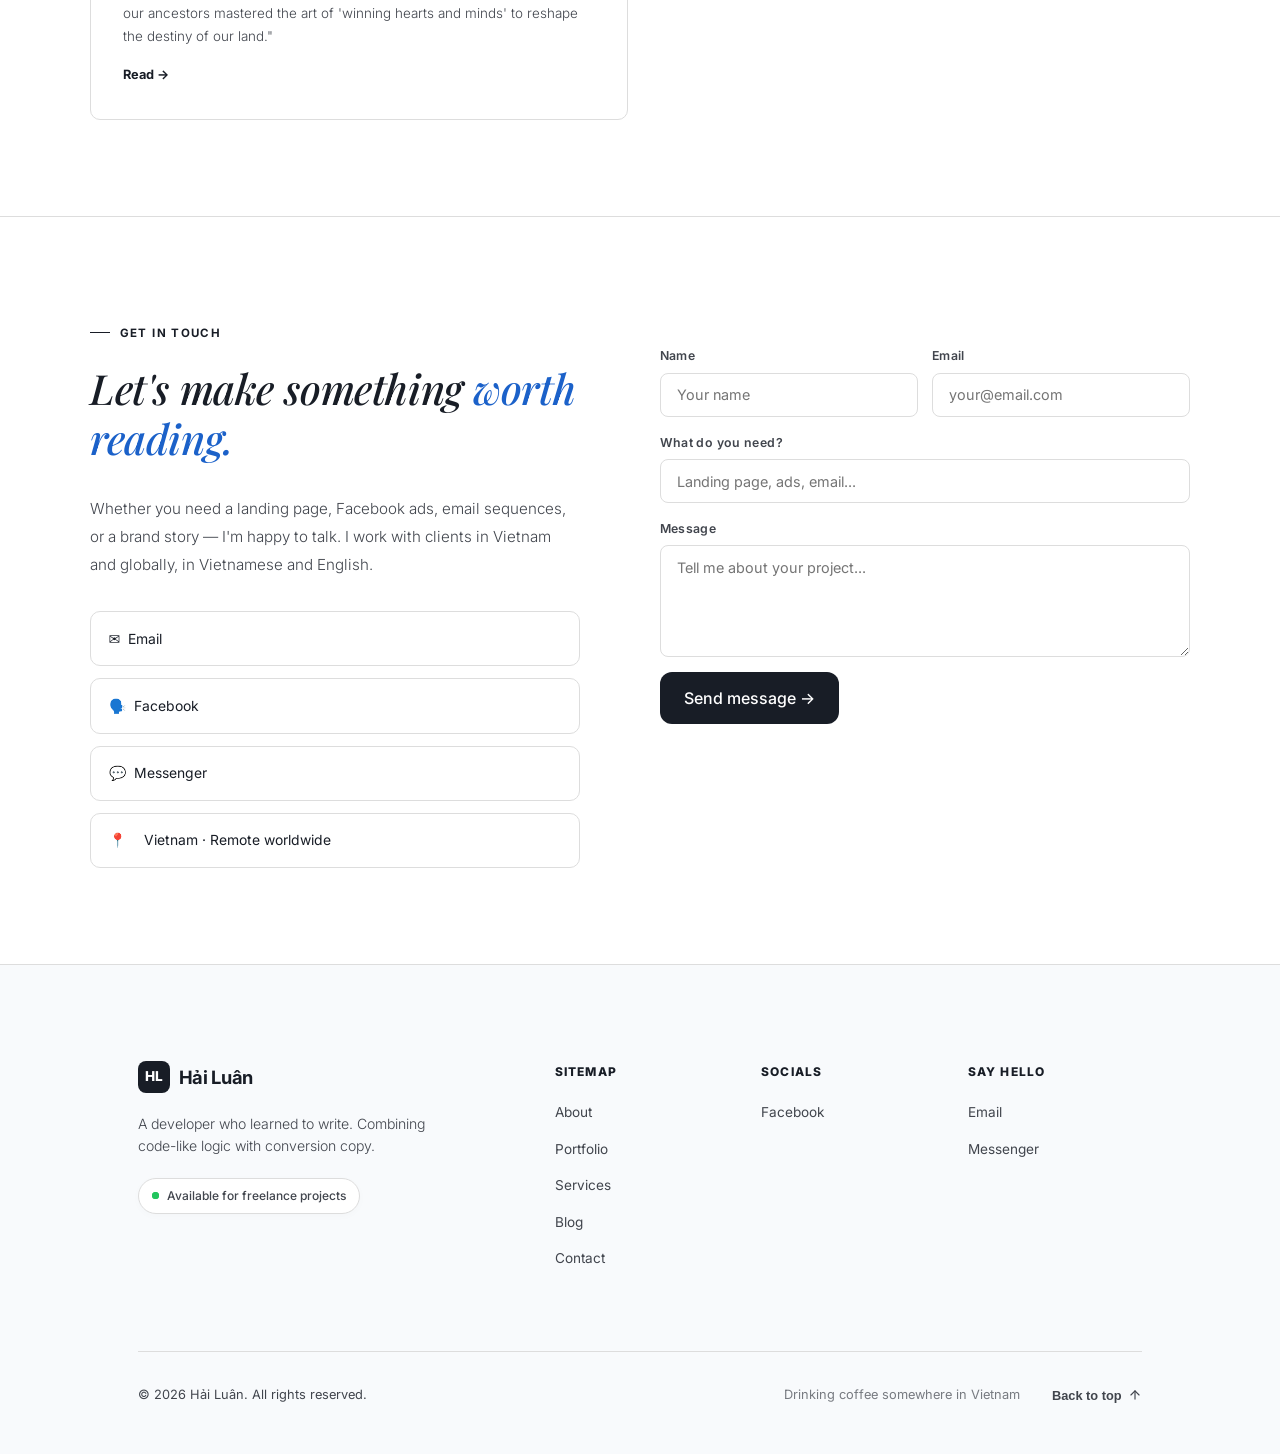
==== commit ba1c3e39: "contact" ====
--- a/index.html
+++ b/index.html
@@ -318,7 +318,10 @@
         <div class="contact-items">
           <a href="https://mail.google.com/mail/?view=cm&fs=1&to=nguyenhailuan609@gmail.com" target="_blank"
             class="contact-item">✉️&nbsp; Email</a>
-          <a href="https://www.facebook.com/" class="contact-item">🗣️&nbsp; Facebook</a>
+          <a href="https://web.facebook.com/profile.php?id=61577927247816" target="_blank"
+            class="contact-item">🗣️&nbsp; Facebook</a>
+          <a href="https://m.me/61577927247816" target="_blank" class="contact-item">💬&nbsp;
+            Messenger</a>
           <a href="#" class="contact-item">📍&nbsp;<span data-en>Vietnam · Remote worldwide</span><span data-vi>Việt Nam
               · Remote toàn cầu</span></a>
         </div>
@@ -387,12 +390,12 @@
           </div>
           <div class="fl-col">
             <div class="fl-title"><span data-en>Socials</span><span data-vi>Kết nối</span></div>
-            <a href="https://www.facebook.com/" target="_blank">Facebook</a>
+            <a href="https://web.facebook.com/profile.php?id=61577927247816" target="_blank">Facebook</a>
           </div>
           <div class="fl-col">
             <div class="fl-title"><span data-en>Say Hello</span><span data-vi>Trò chuyện</span></div>
             <a href="https://mail.google.com/mail/?view=cm&fs=1&to=nguyenhailuan609@gmail.com" target="_blank">Email</a>
-            <a href="https://m.me/" target="_blank">Messenger</a>
+            <a href="https://m.me/61577927247816" target="_blank">Messenger</a>
           </div>
         </div>
       </div>
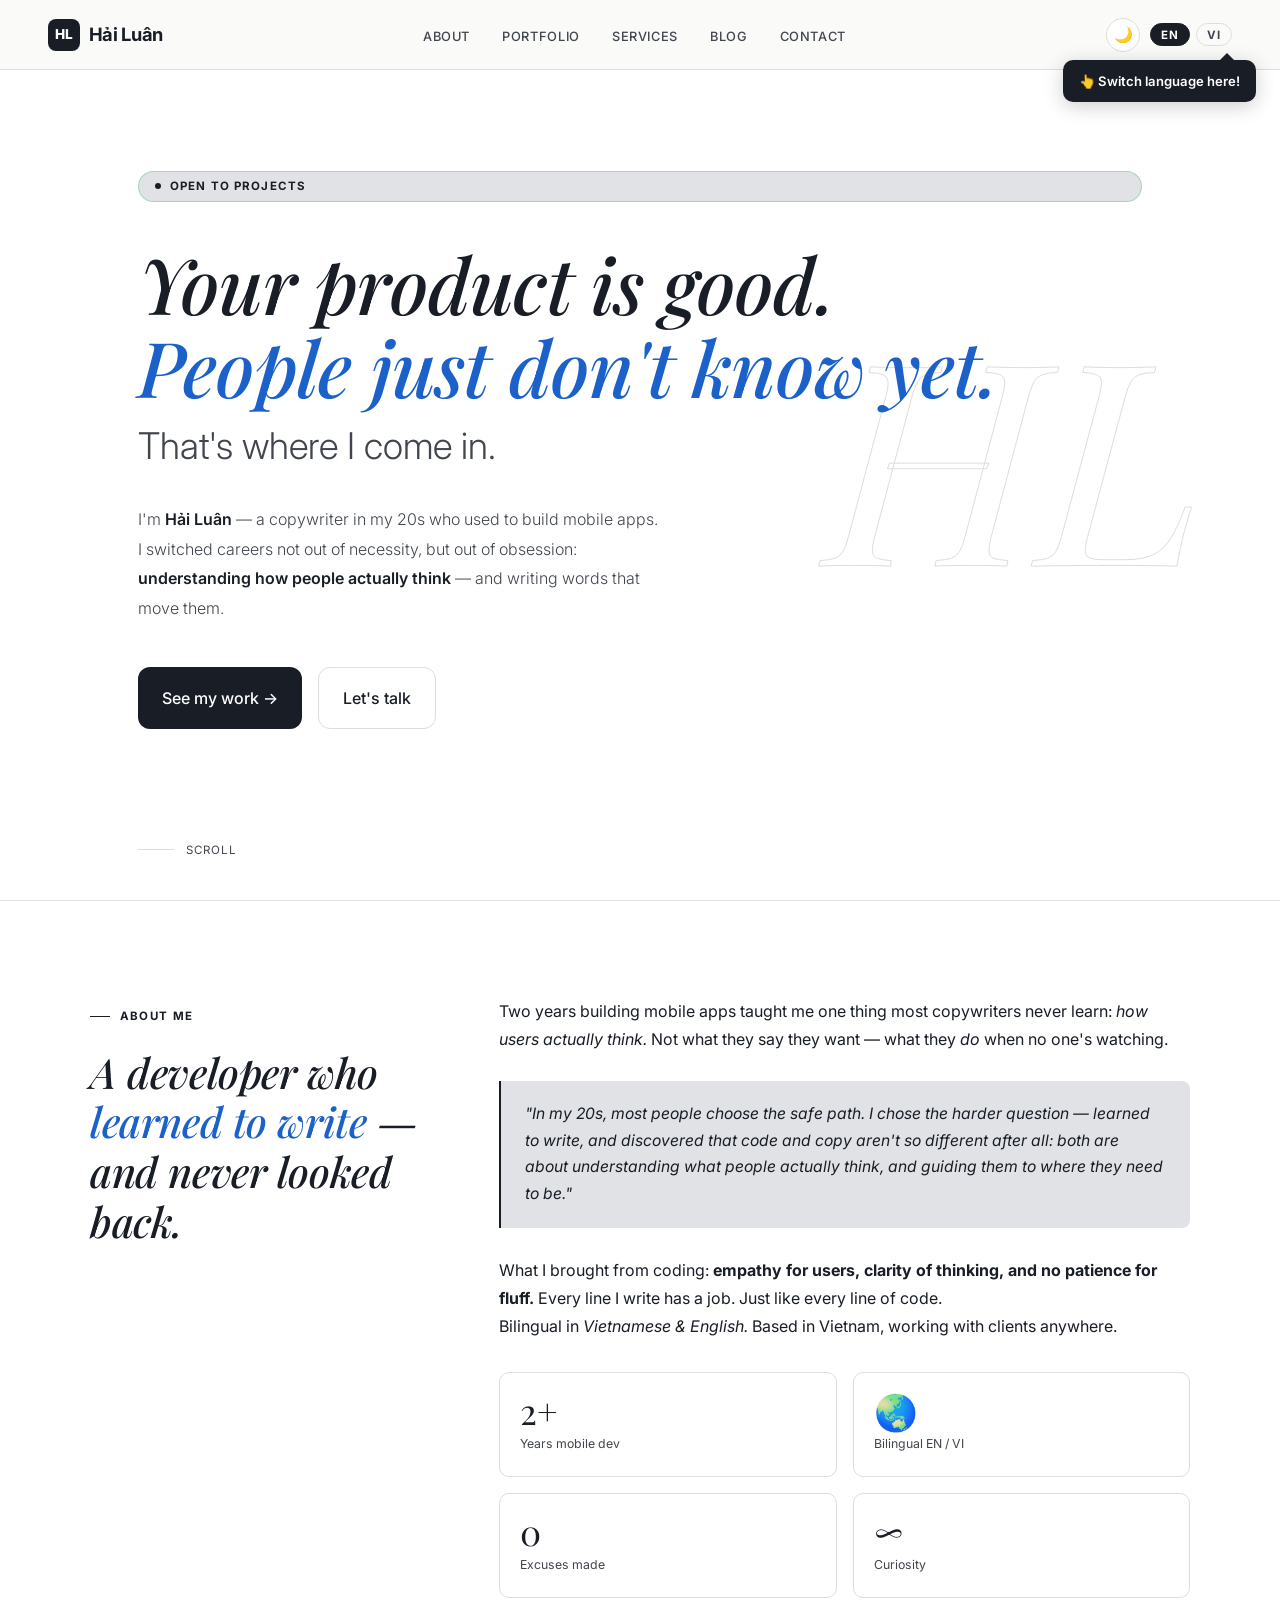
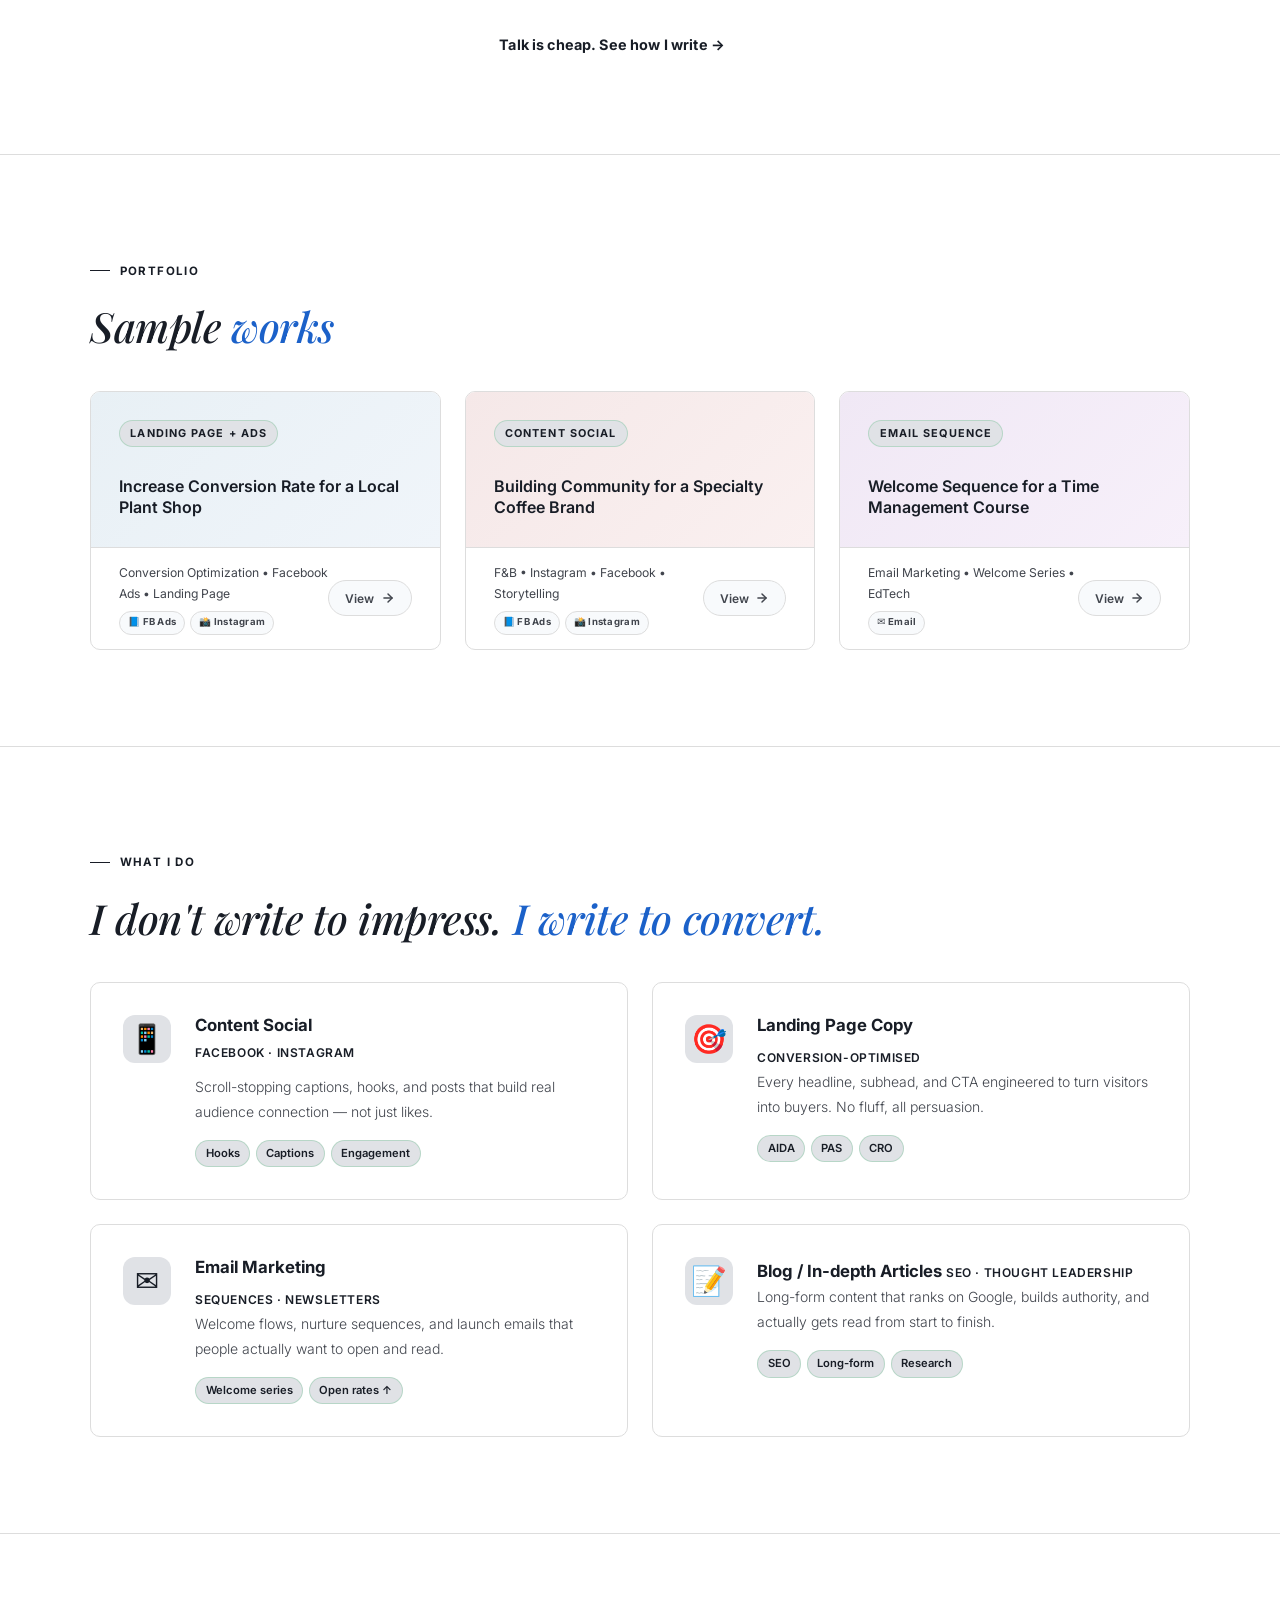
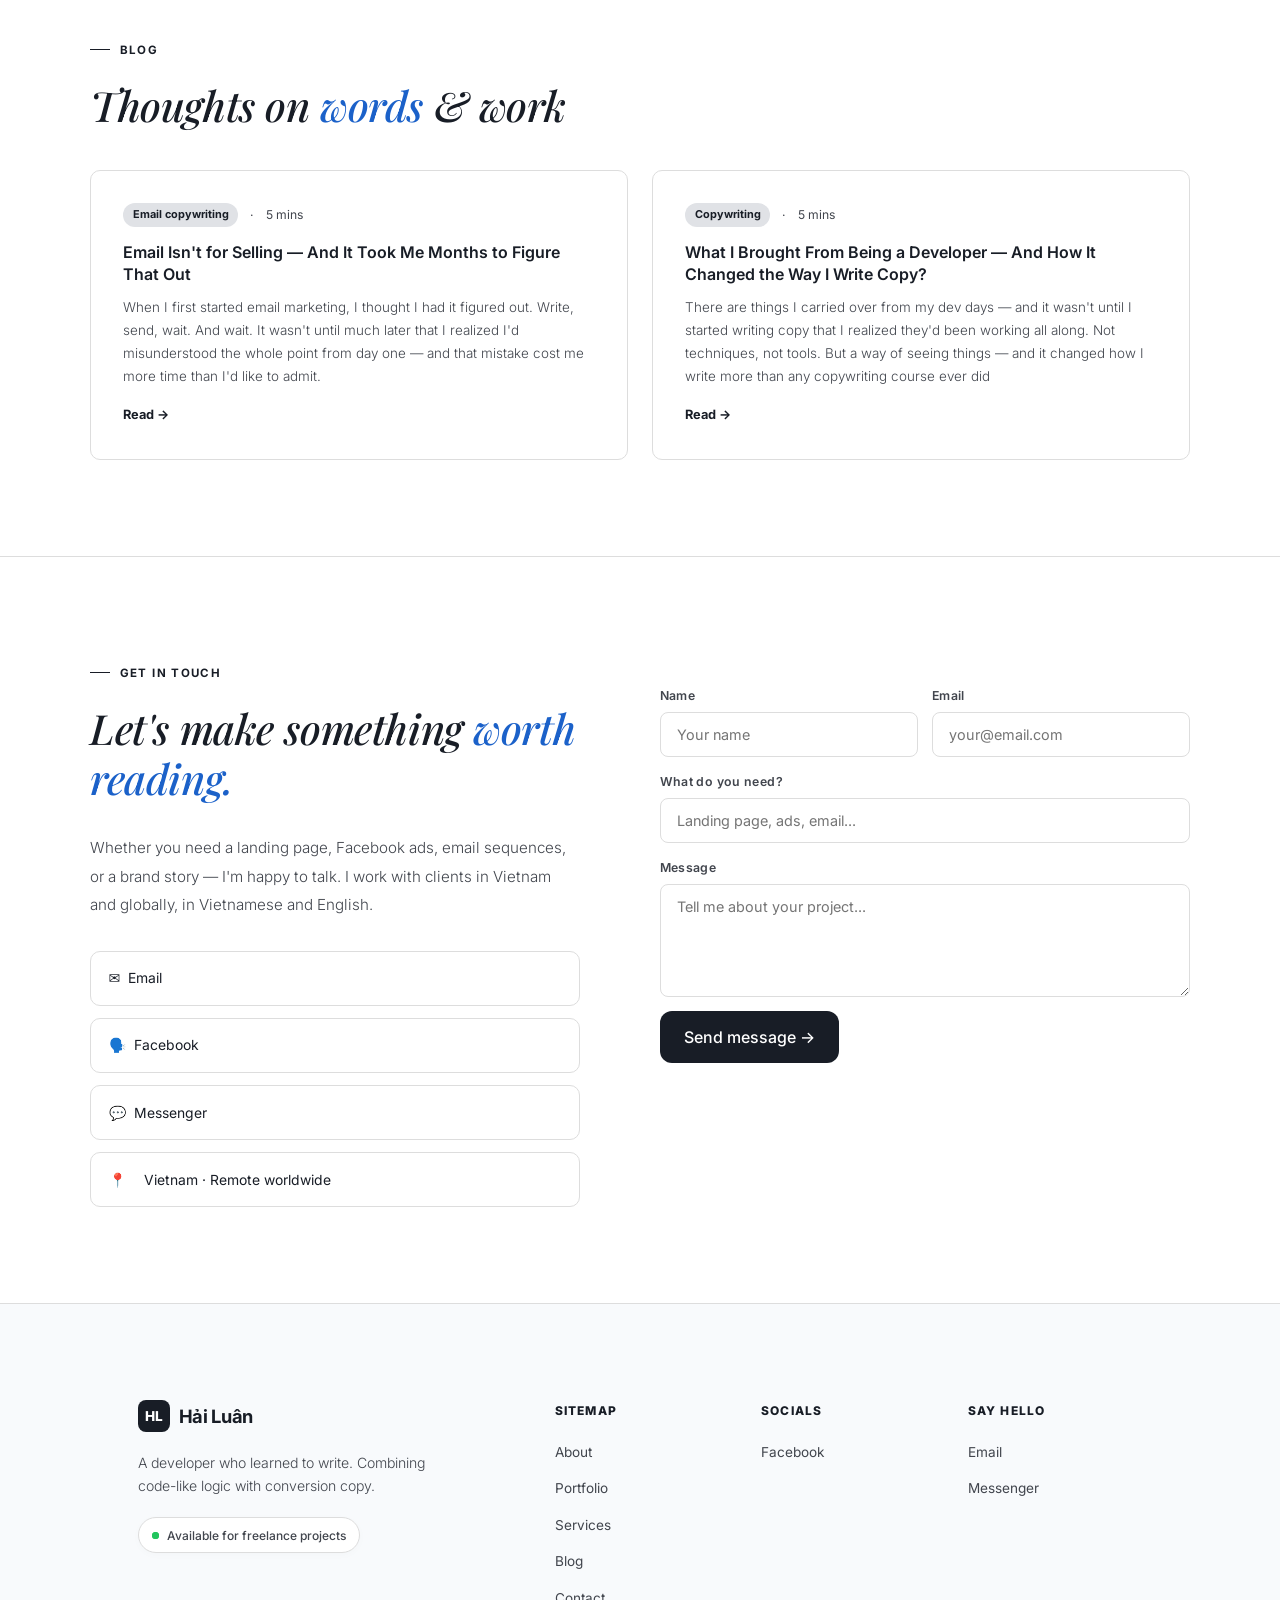
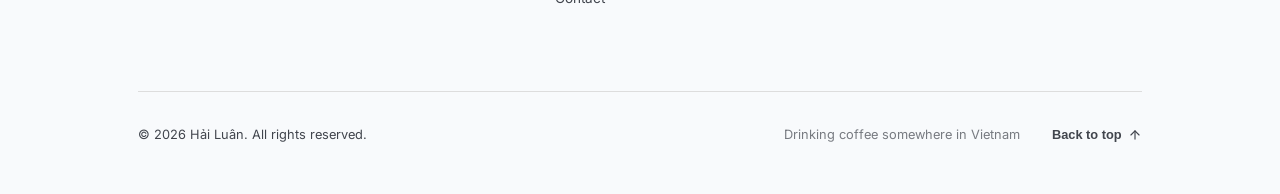
==== commit 5be5b7a8: "fix layout: about me" ====
--- a/index.html
+++ b/index.html
@@ -106,10 +106,10 @@
             <span class="photo-hint" data-en>Replace with my image</span>
             <span class="photo-hint" data-vi>Thay bằng ảnh của tui</span>
           </div>
-        </div>
-      </div> -->
-
-        <div class="about-right reveal" style="transition-delay: 0.15s;">
+        </div> -->
+      </div>
+
+      <div class="about-right reveal" style="transition-delay: 0.15s;">
           <p data-en-b>Two years building mobile apps taught me one thing most copywriters never learn: <em>how users
               actually think.</em> Not what they say they want — what they <em>do</em> when no one's watching.</p>
           <p data-vi-b>Hai năm viết code mobile dạy mình một điều mà hầu hết copywriter không có: <em>hiểu người dùng
--- a/style.css
+++ b/style.css
@@ -190,6 +190,7 @@
 /* ══ ABOUT ══ */
 #about { padding: 96px 3rem; background: var(--surface); transition: background .3s; }
 .about-inner { max-width: 1100px; margin: 0 auto; display: grid; grid-template-columns: 1fr 2fr; gap: 4rem; align-items: start; }
+.about-left { position: sticky; top: 120px; }
 .about-body p { color: var(--ink-muted); font-weight: 300; margin-bottom: 1.15rem; }
 .about-body p strong { color: var(--ink); font-weight: 600; }
 .about-body p em { color: var(--green); font-style: normal; font-weight: 500; }
